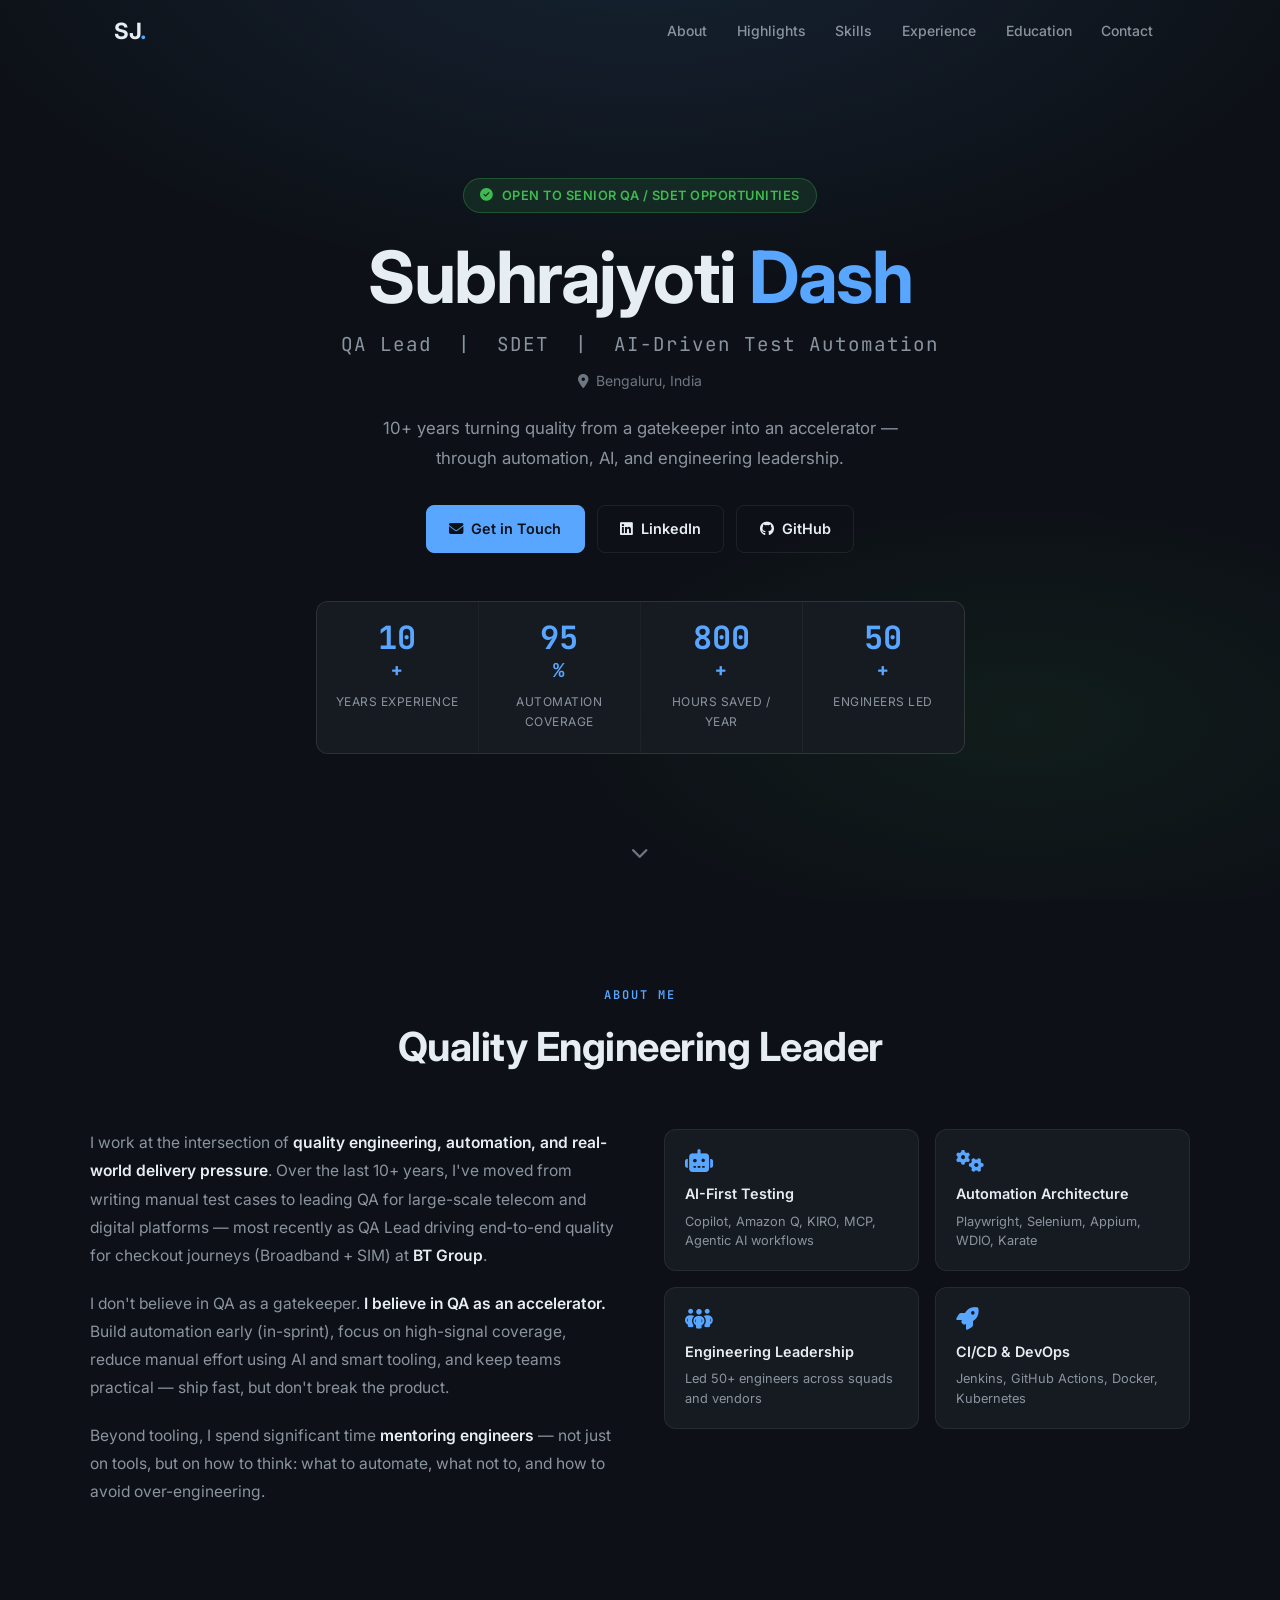
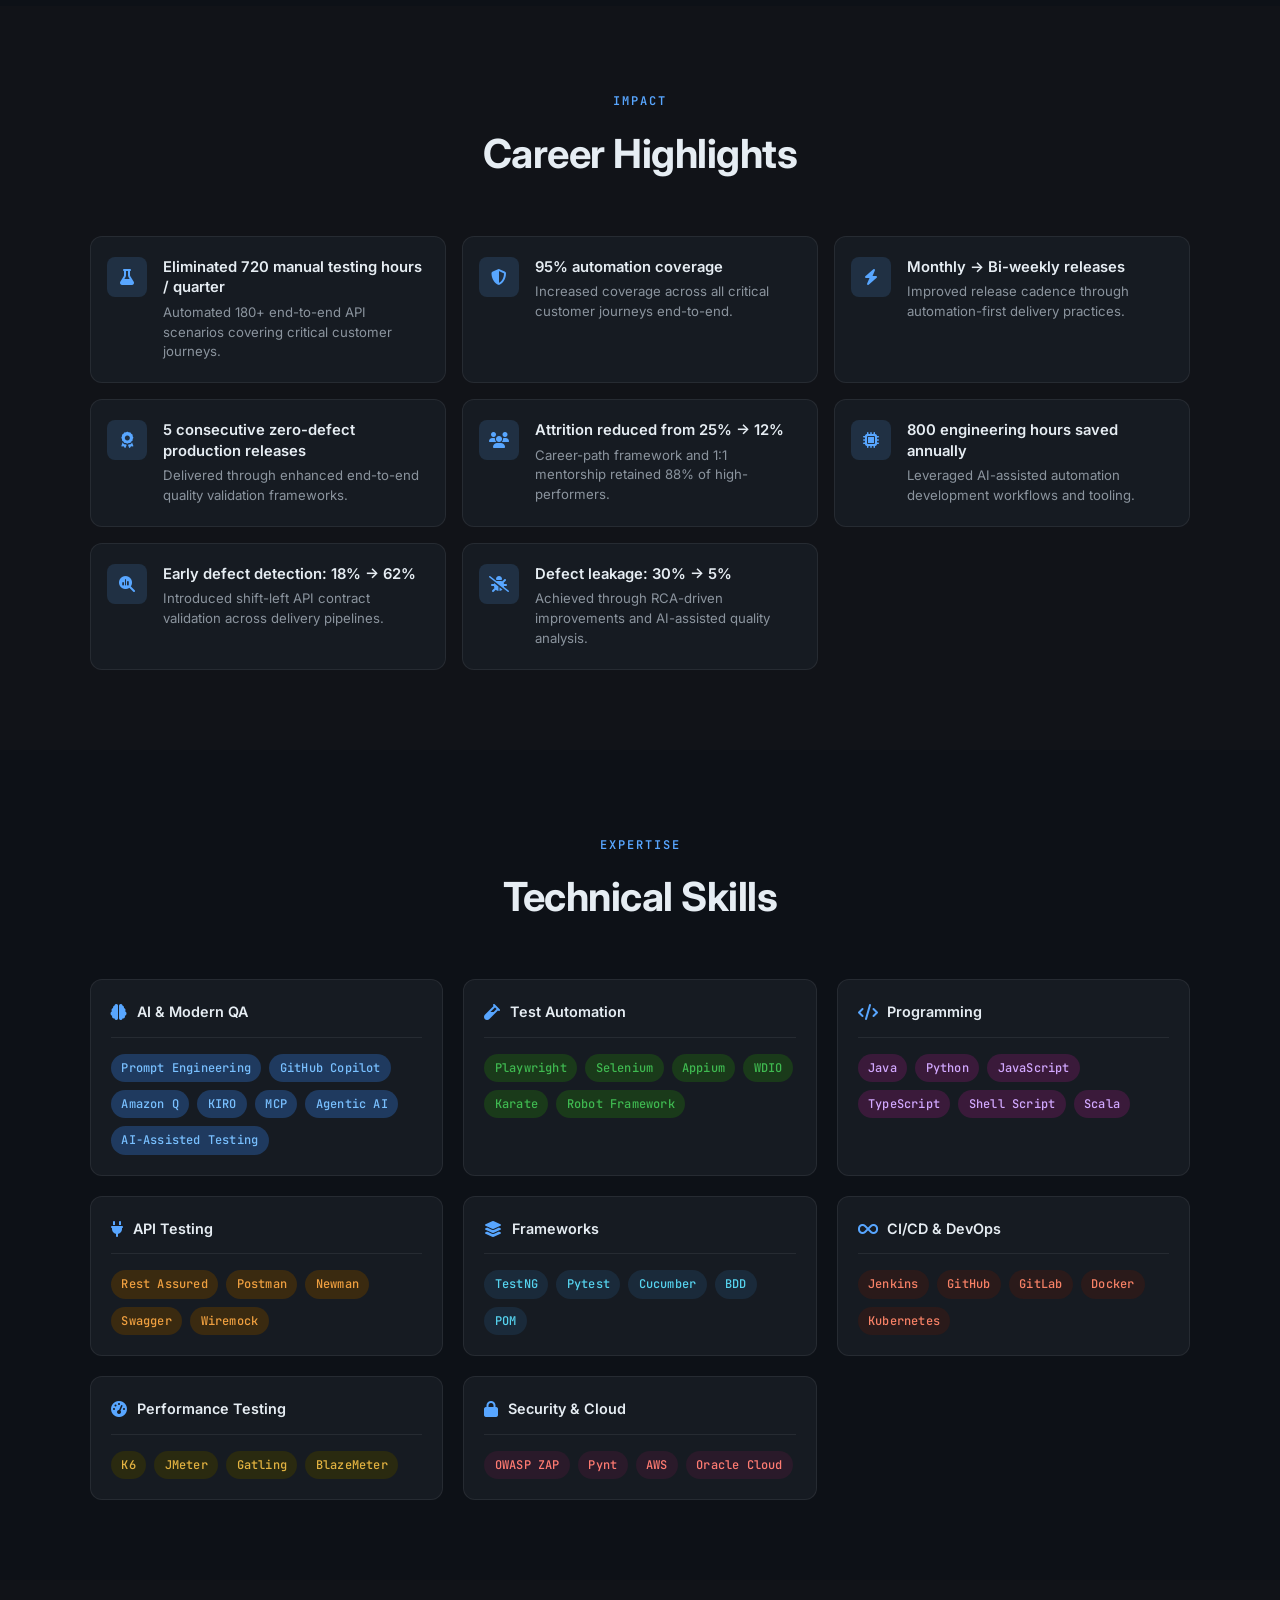
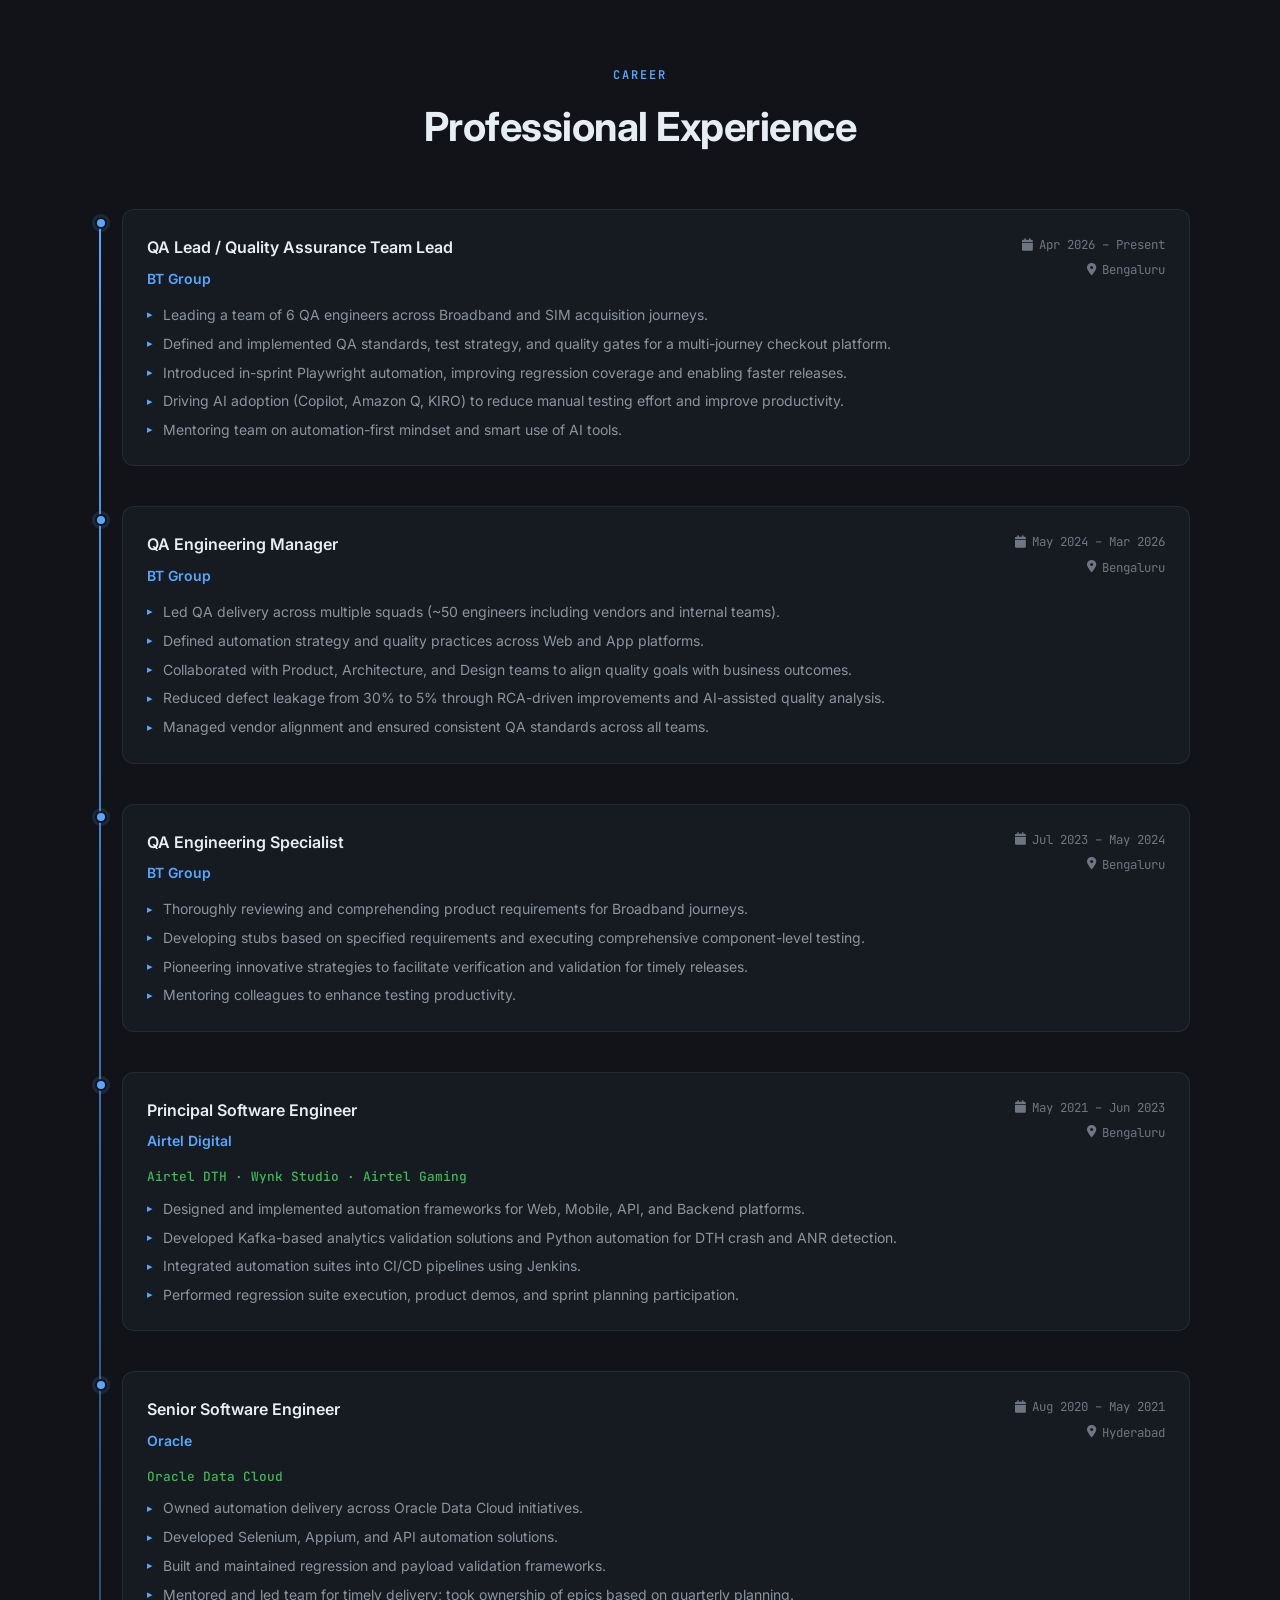
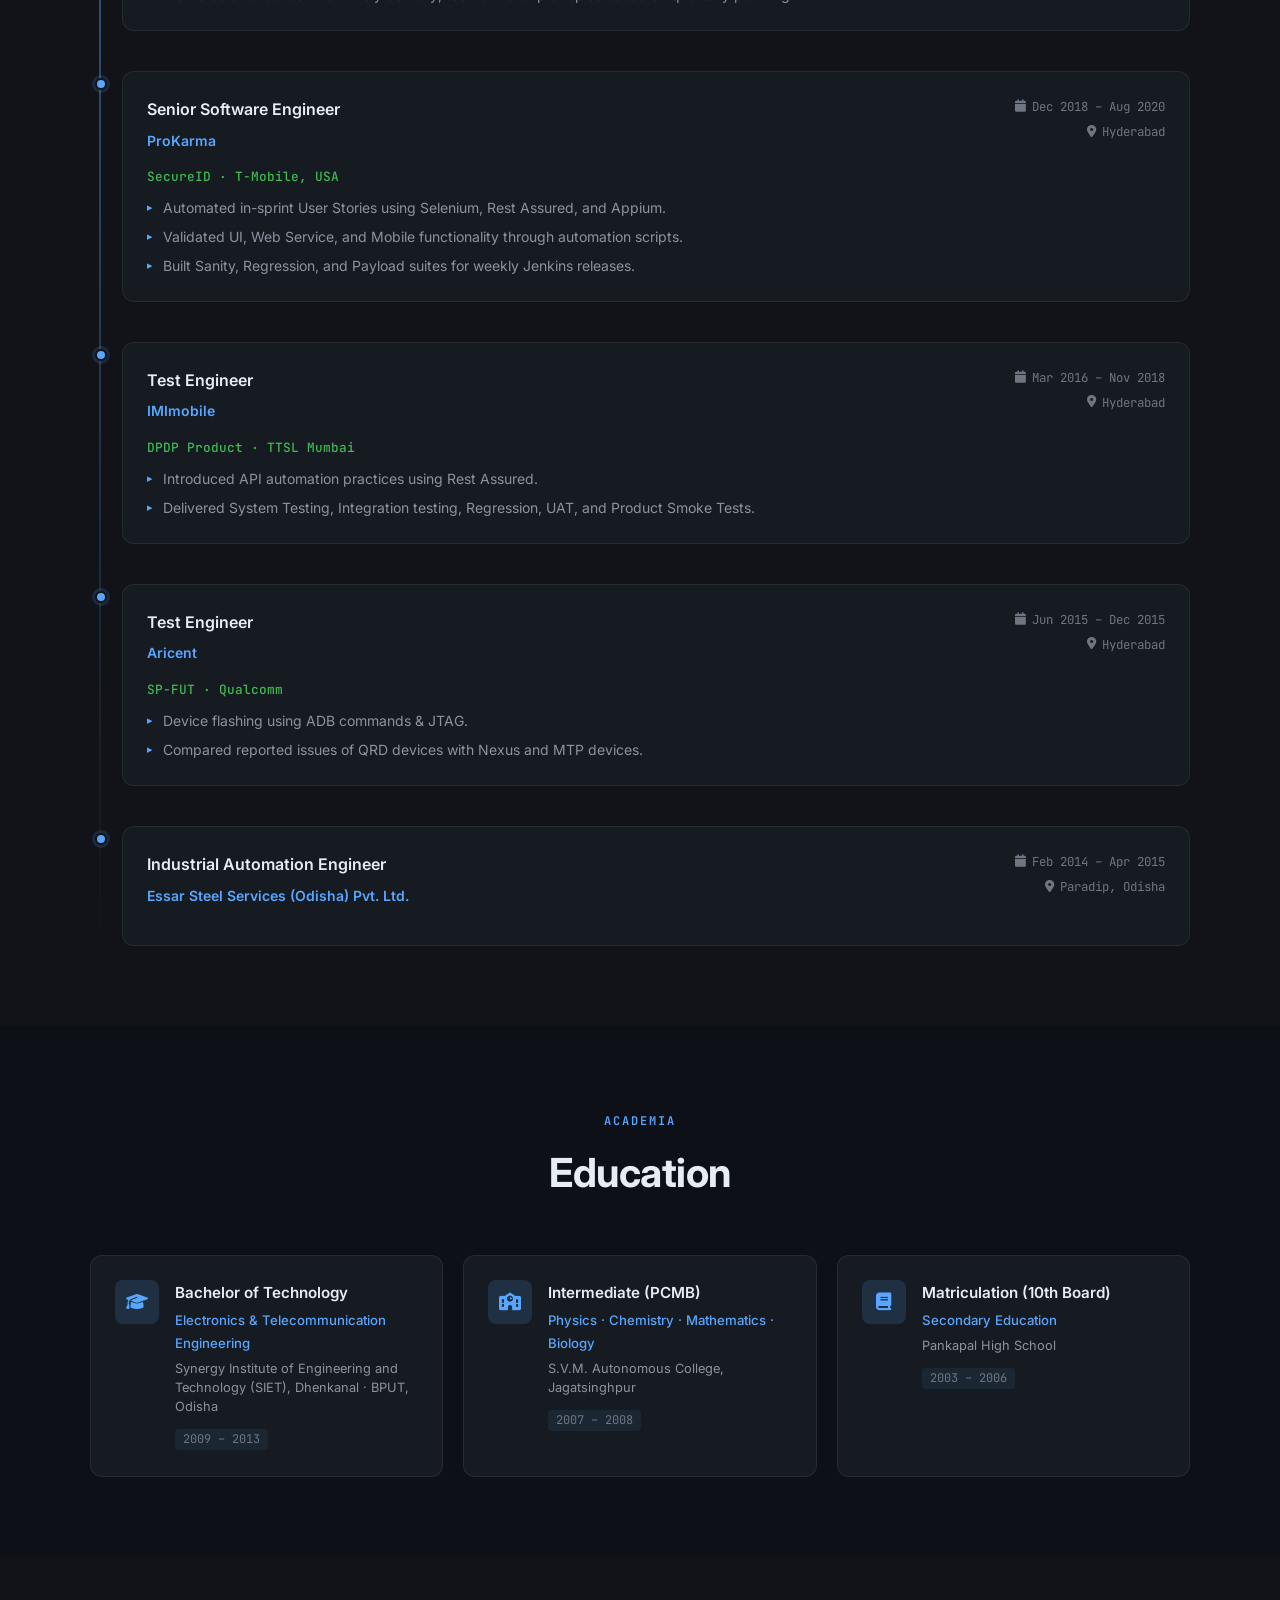
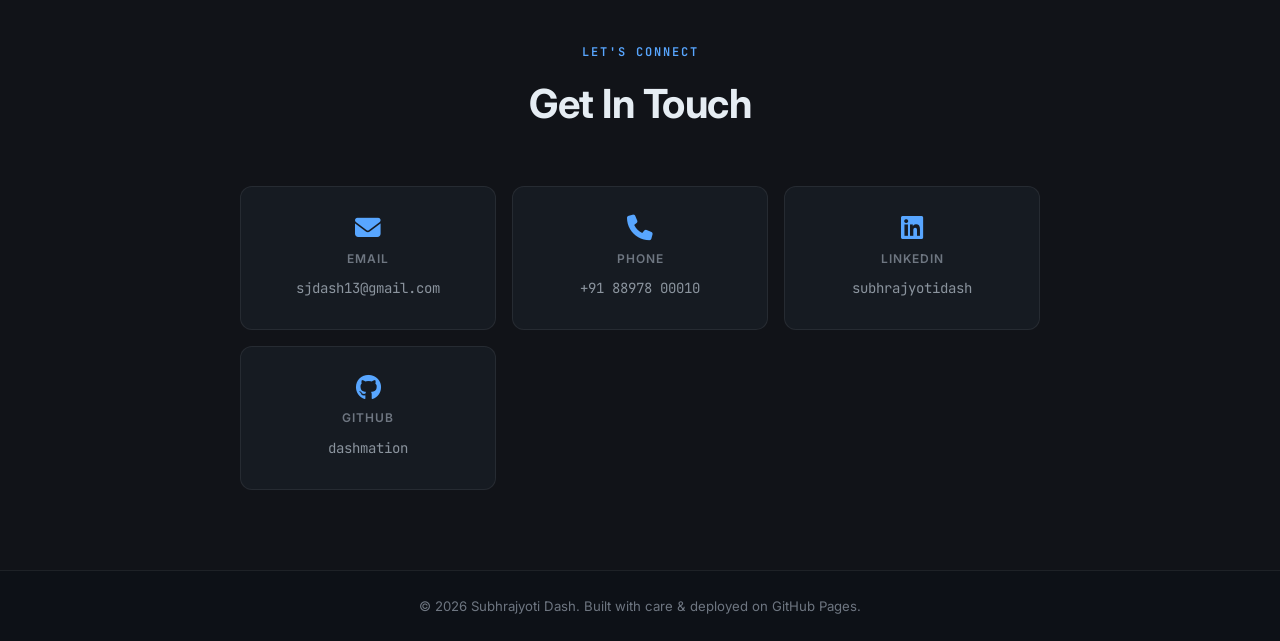
==== index.html @ aeaf1f4b "Add GitHub Pages CV site for Subhrajyoti Dash" ====
<!DOCTYPE html>
<html lang="en">
<head>
  <meta charset="UTF-8" />
  <meta name="viewport" content="width=device-width, initial-scale=1.0" />
  <title>Subhrajyoti Dash | QA Lead & SDET</title>
  <link rel="stylesheet" href="styles.css" />
  <link rel="preconnect" href="https://fonts.googleapis.com" />
  <link rel="preconnect" href="https://fonts.gstatic.com" crossorigin />
  <link href="https://fonts.googleapis.com/css2?family=Inter:wght@300;400;500;600;700&family=JetBrains+Mono:wght@400;500&display=swap" rel="stylesheet" />
  <link rel="stylesheet" href="https://cdnjs.cloudflare.com/ajax/libs/font-awesome/6.5.0/css/all.min.css" />
</head>
<body>

  <!-- Navigation -->
  <nav id="navbar">
    <div class="nav-container">
      <span class="nav-logo">SJ<span class="dot">.</span></span>
      <ul class="nav-links">
        <li><a href="#about">About</a></li>
        <li><a href="#highlights">Highlights</a></li>
        <li><a href="#skills">Skills</a></li>
        <li><a href="#experience">Experience</a></li>
        <li><a href="#education">Education</a></li>
        <li><a href="#contact">Contact</a></li>
      </ul>
      <button class="nav-toggle" id="navToggle" aria-label="Toggle menu">
        <i class="fas fa-bars"></i>
      </button>
    </div>
  </nav>

  <!-- Hero Section -->
  <section id="hero">
    <div class="hero-bg"></div>
    <div class="hero-content">
      <div class="hero-badge">
        <i class="fas fa-circle-check"></i> Open to Senior QA / SDET Opportunities
      </div>
      <h1 class="hero-name">Subhrajyoti <span class="accent">Dash</span></h1>
      <p class="hero-title">QA Lead &nbsp;|&nbsp; SDET &nbsp;|&nbsp; AI-Driven Test Automation</p>
      <p class="hero-location"><i class="fas fa-location-dot"></i> Bengaluru, India</p>
      <p class="hero-tagline">10+ years turning quality from a gatekeeper into an accelerator —<br/>through automation, AI, and engineering leadership.</p>
      <div class="hero-cta">
        <a href="mailto:sjdash13@gmail.com" class="btn btn-primary"><i class="fas fa-envelope"></i> Get in Touch</a>
        <a href="https://linkedin.com/in/subhrajyotidash" target="_blank" rel="noopener" class="btn btn-outline"><i class="fab fa-linkedin"></i> LinkedIn</a>
        <a href="https://github.com/dashmation" target="_blank" rel="noopener" class="btn btn-outline"><i class="fab fa-github"></i> GitHub</a>
      </div>
      <div class="hero-stats">
        <div class="stat">
          <span class="stat-number" data-target="10">0</span><span class="stat-suffix">+</span>
          <span class="stat-label">Years Experience</span>
        </div>
        <div class="stat">
          <span class="stat-number" data-target="95">0</span><span class="stat-suffix">%</span>
          <span class="stat-label">Automation Coverage</span>
        </div>
        <div class="stat">
          <span class="stat-number" data-target="800">0</span><span class="stat-suffix">+</span>
          <span class="stat-label">Hours Saved / Year</span>
        </div>
        <div class="stat">
          <span class="stat-number" data-target="50">0</span><span class="stat-suffix">+</span>
          <span class="stat-label">Engineers Led</span>
        </div>
      </div>
    </div>
    <a href="#about" class="scroll-down" aria-label="Scroll down"><i class="fas fa-chevron-down"></i></a>
  </section>

  <!-- About / Summary -->
  <section id="about" class="section">
    <div class="container">
      <div class="section-header fade-in">
        <span class="section-label">About Me</span>
        <h2>Quality Engineering Leader</h2>
      </div>
      <div class="about-grid fade-in">
        <div class="about-text">
          <p>
            I work at the intersection of <strong>quality engineering, automation, and real-world delivery pressure</strong>. Over the last 10+ years, I've moved from writing manual test cases to leading QA for large-scale telecom and digital platforms — most recently as QA Lead driving end-to-end quality for checkout journeys (Broadband + SIM) at <strong>BT Group</strong>.
          </p>
          <p>
            I don't believe in QA as a gatekeeper. <strong>I believe in QA as an accelerator.</strong> Build automation early (in-sprint), focus on high-signal coverage, reduce manual effort using AI and smart tooling, and keep teams practical — ship fast, but don't break the product.
          </p>
          <p>
            Beyond tooling, I spend significant time <strong>mentoring engineers</strong> — not just on tools, but on how to think: what to automate, what not to, and how to avoid over-engineering.
          </p>
        </div>
        <div class="about-cards">
          <div class="about-card">
            <i class="fas fa-robot"></i>
            <h4>AI-First Testing</h4>
            <p>Copilot, Amazon Q, KIRO, MCP, Agentic AI workflows</p>
          </div>
          <div class="about-card">
            <i class="fas fa-gears"></i>
            <h4>Automation Architecture</h4>
            <p>Playwright, Selenium, Appium, WDIO, Karate</p>
          </div>
          <div class="about-card">
            <i class="fas fa-people-group"></i>
            <h4>Engineering Leadership</h4>
            <p>Led 50+ engineers across squads and vendors</p>
          </div>
          <div class="about-card">
            <i class="fas fa-rocket"></i>
            <h4>CI/CD & DevOps</h4>
            <p>Jenkins, GitHub Actions, Docker, Kubernetes</p>
          </div>
        </div>
      </div>
    </div>
  </section>

  <!-- Career Highlights -->
  <section id="highlights" class="section section-dark">
    <div class="container">
      <div class="section-header fade-in">
        <span class="section-label">Impact</span>
        <h2>Career Highlights</h2>
      </div>
      <div class="highlights-grid fade-in">
        <div class="highlight-card">
          <div class="highlight-icon"><i class="fas fa-flask"></i></div>
          <div class="highlight-body">
            <h4>Eliminated 720 manual testing hours / quarter</h4>
            <p>Automated 180+ end-to-end API scenarios covering critical customer journeys.</p>
          </div>
        </div>
        <div class="highlight-card">
          <div class="highlight-icon"><i class="fas fa-shield-halved"></i></div>
          <div class="highlight-body">
            <h4>95% automation coverage</h4>
            <p>Increased coverage across all critical customer journeys end-to-end.</p>
          </div>
        </div>
        <div class="highlight-card">
          <div class="highlight-icon"><i class="fas fa-bolt"></i></div>
          <div class="highlight-body">
            <h4>Monthly → Bi-weekly releases</h4>
            <p>Improved release cadence through automation-first delivery practices.</p>
          </div>
        </div>
        <div class="highlight-card">
          <div class="highlight-icon"><i class="fas fa-award"></i></div>
          <div class="highlight-body">
            <h4>5 consecutive zero-defect production releases</h4>
            <p>Delivered through enhanced end-to-end quality validation frameworks.</p>
          </div>
        </div>
        <div class="highlight-card">
          <div class="highlight-icon"><i class="fas fa-users"></i></div>
          <div class="highlight-body">
            <h4>Attrition reduced from 25% → 12%</h4>
            <p>Career-path framework and 1:1 mentorship retained 88% of high-performers.</p>
          </div>
        </div>
        <div class="highlight-card">
          <div class="highlight-icon"><i class="fas fa-microchip"></i></div>
          <div class="highlight-body">
            <h4>800 engineering hours saved annually</h4>
            <p>Leveraged AI-assisted automation development workflows and tooling.</p>
          </div>
        </div>
        <div class="highlight-card">
          <div class="highlight-icon"><i class="fas fa-magnifying-glass-chart"></i></div>
          <div class="highlight-body">
            <h4>Early defect detection: 18% → 62%</h4>
            <p>Introduced shift-left API contract validation across delivery pipelines.</p>
          </div>
        </div>
        <div class="highlight-card">
          <div class="highlight-icon"><i class="fas fa-bug-slash"></i></div>
          <div class="highlight-body">
            <h4>Defect leakage: 30% → 5%</h4>
            <p>Achieved through RCA-driven improvements and AI-assisted quality analysis.</p>
          </div>
        </div>
      </div>
    </div>
  </section>

  <!-- Technical Skills -->
  <section id="skills" class="section">
    <div class="container">
      <div class="section-header fade-in">
        <span class="section-label">Expertise</span>
        <h2>Technical Skills</h2>
      </div>
      <div class="skills-grid fade-in">

        <div class="skill-group">
          <div class="skill-group-header">
            <i class="fas fa-brain"></i>
            <h3>AI &amp; Modern QA</h3>
          </div>
          <div class="skill-tags">
            <span class="tag tag-ai">Prompt Engineering</span>
            <span class="tag tag-ai">GitHub Copilot</span>
            <span class="tag tag-ai">Amazon Q</span>
            <span class="tag tag-ai">KIRO</span>
            <span class="tag tag-ai">MCP</span>
            <span class="tag tag-ai">Agentic AI</span>
            <span class="tag tag-ai">AI-Assisted Testing</span>
          </div>
        </div>

        <div class="skill-group">
          <div class="skill-group-header">
            <i class="fas fa-vial"></i>
            <h3>Test Automation</h3>
          </div>
          <div class="skill-tags">
            <span class="tag tag-auto">Playwright</span>
            <span class="tag tag-auto">Selenium</span>
            <span class="tag tag-auto">Appium</span>
            <span class="tag tag-auto">WDIO</span>
            <span class="tag tag-auto">Karate</span>
            <span class="tag tag-auto">Robot Framework</span>
          </div>
        </div>

        <div class="skill-group">
          <div class="skill-group-header">
            <i class="fas fa-code"></i>
            <h3>Programming</h3>
          </div>
          <div class="skill-tags">
            <span class="tag tag-lang">Java</span>
            <span class="tag tag-lang">Python</span>
            <span class="tag tag-lang">JavaScript</span>
            <span class="tag tag-lang">TypeScript</span>
            <span class="tag tag-lang">Shell Script</span>
            <span class="tag tag-lang">Scala</span>
          </div>
        </div>

        <div class="skill-group">
          <div class="skill-group-header">
            <i class="fas fa-plug"></i>
            <h3>API Testing</h3>
          </div>
          <div class="skill-tags">
            <span class="tag tag-api">Rest Assured</span>
            <span class="tag tag-api">Postman</span>
            <span class="tag tag-api">Newman</span>
            <span class="tag tag-api">Swagger</span>
            <span class="tag tag-api">Wiremock</span>
          </div>
        </div>

        <div class="skill-group">
          <div class="skill-group-header">
            <i class="fas fa-layer-group"></i>
            <h3>Frameworks</h3>
          </div>
          <div class="skill-tags">
            <span class="tag tag-fw">TestNG</span>
            <span class="tag tag-fw">Pytest</span>
            <span class="tag tag-fw">Cucumber</span>
            <span class="tag tag-fw">BDD</span>
            <span class="tag tag-fw">POM</span>
          </div>
        </div>

        <div class="skill-group">
          <div class="skill-group-header">
            <i class="fas fa-infinity"></i>
            <h3>CI/CD &amp; DevOps</h3>
          </div>
          <div class="skill-tags">
            <span class="tag tag-cicd">Jenkins</span>
            <span class="tag tag-cicd">GitHub</span>
            <span class="tag tag-cicd">GitLab</span>
            <span class="tag tag-cicd">Docker</span>
            <span class="tag tag-cicd">Kubernetes</span>
          </div>
        </div>

        <div class="skill-group">
          <div class="skill-group-header">
            <i class="fas fa-gauge-high"></i>
            <h3>Performance Testing</h3>
          </div>
          <div class="skill-tags">
            <span class="tag tag-perf">K6</span>
            <span class="tag tag-perf">JMeter</span>
            <span class="tag tag-perf">Gatling</span>
            <span class="tag tag-perf">BlazeMeter</span>
          </div>
        </div>

        <div class="skill-group">
          <div class="skill-group-header">
            <i class="fas fa-lock"></i>
            <h3>Security &amp; Cloud</h3>
          </div>
          <div class="skill-tags">
            <span class="tag tag-sec">OWASP ZAP</span>
            <span class="tag tag-sec">Pynt</span>
            <span class="tag tag-sec">AWS</span>
            <span class="tag tag-sec">Oracle Cloud</span>
          </div>
        </div>

      </div>
    </div>
  </section>

  <!-- Professional Experience -->
  <section id="experience" class="section section-dark">
    <div class="container">
      <div class="section-header fade-in">
        <span class="section-label">Career</span>
        <h2>Professional Experience</h2>
      </div>

      <div class="timeline fade-in">

        <!-- BT Group -->
        <div class="timeline-item">
          <div class="timeline-marker"></div>
          <div class="timeline-content">
            <div class="timeline-header">
              <div>
                <h3 class="timeline-role">QA Lead / Quality Assurance Team Lead</h3>
                <span class="timeline-company">BT Group</span>
              </div>
              <div class="timeline-meta">
                <span class="timeline-period"><i class="fas fa-calendar"></i> Apr 2026 – Present</span>
                <span class="timeline-location"><i class="fas fa-location-dot"></i> Bengaluru</span>
              </div>
            </div>
            <ul class="timeline-bullets">
              <li>Leading a team of 6 QA engineers across Broadband and SIM acquisition journeys.</li>
              <li>Defined and implemented QA standards, test strategy, and quality gates for a multi-journey checkout platform.</li>
              <li>Introduced in-sprint Playwright automation, improving regression coverage and enabling faster releases.</li>
              <li>Driving AI adoption (Copilot, Amazon Q, KIRO) to reduce manual testing effort and improve productivity.</li>
              <li>Mentoring team on automation-first mindset and smart use of AI tools.</li>
            </ul>
          </div>
        </div>

        <!-- BT Group - QA Engineering Manager -->
        <div class="timeline-item">
          <div class="timeline-marker"></div>
          <div class="timeline-content">
            <div class="timeline-header">
              <div>
                <h3 class="timeline-role">QA Engineering Manager</h3>
                <span class="timeline-company">BT Group</span>
              </div>
              <div class="timeline-meta">
                <span class="timeline-period"><i class="fas fa-calendar"></i> May 2024 – Mar 2026</span>
                <span class="timeline-location"><i class="fas fa-location-dot"></i> Bengaluru</span>
              </div>
            </div>
            <ul class="timeline-bullets">
              <li>Led QA delivery across multiple squads (~50 engineers including vendors and internal teams).</li>
              <li>Defined automation strategy and quality practices across Web and App platforms.</li>
              <li>Collaborated with Product, Architecture, and Design teams to align quality goals with business outcomes.</li>
              <li>Reduced defect leakage from 30% to 5% through RCA-driven improvements and AI-assisted quality analysis.</li>
              <li>Managed vendor alignment and ensured consistent QA standards across all teams.</li>
            </ul>
          </div>
        </div>

        <!-- BT Group - Engineering Specialist -->
        <div class="timeline-item">
          <div class="timeline-marker"></div>
          <div class="timeline-content">
            <div class="timeline-header">
              <div>
                <h3 class="timeline-role">QA Engineering Specialist</h3>
                <span class="timeline-company">BT Group</span>
              </div>
              <div class="timeline-meta">
                <span class="timeline-period"><i class="fas fa-calendar"></i> Jul 2023 – May 2024</span>
                <span class="timeline-location"><i class="fas fa-location-dot"></i> Bengaluru</span>
              </div>
            </div>
            <ul class="timeline-bullets">
              <li>Thoroughly reviewing and comprehending product requirements for Broadband journeys.</li>
              <li>Developing stubs based on specified requirements and executing comprehensive component-level testing.</li>
              <li>Pioneering innovative strategies to facilitate verification and validation for timely releases.</li>
              <li>Mentoring colleagues to enhance testing productivity.</li>
            </ul>
          </div>
        </div>

        <!-- Airtel -->
        <div class="timeline-item">
          <div class="timeline-marker"></div>
          <div class="timeline-content">
            <div class="timeline-header">
              <div>
                <h3 class="timeline-role">Principal Software Engineer</h3>
                <span class="timeline-company">Airtel Digital</span>
              </div>
              <div class="timeline-meta">
                <span class="timeline-period"><i class="fas fa-calendar"></i> May 2021 – Jun 2023</span>
                <span class="timeline-location"><i class="fas fa-location-dot"></i> Bengaluru</span>
              </div>
            </div>
            <p class="timeline-domain">Airtel DTH · Wynk Studio · Airtel Gaming</p>
            <ul class="timeline-bullets">
              <li>Designed and implemented automation frameworks for Web, Mobile, API, and Backend platforms.</li>
              <li>Developed Kafka-based analytics validation solutions and Python automation for DTH crash and ANR detection.</li>
              <li>Integrated automation suites into CI/CD pipelines using Jenkins.</li>
              <li>Performed regression suite execution, product demos, and sprint planning participation.</li>
            </ul>
          </div>
        </div>

        <!-- Oracle -->
        <div class="timeline-item">
          <div class="timeline-marker"></div>
          <div class="timeline-content">
            <div class="timeline-header">
              <div>
                <h3 class="timeline-role">Senior Software Engineer</h3>
                <span class="timeline-company">Oracle</span>
              </div>
              <div class="timeline-meta">
                <span class="timeline-period"><i class="fas fa-calendar"></i> Aug 2020 – May 2021</span>
                <span class="timeline-location"><i class="fas fa-location-dot"></i> Hyderabad</span>
              </div>
            </div>
            <p class="timeline-domain">Oracle Data Cloud</p>
            <ul class="timeline-bullets">
              <li>Owned automation delivery across Oracle Data Cloud initiatives.</li>
              <li>Developed Selenium, Appium, and API automation solutions.</li>
              <li>Built and maintained regression and payload validation frameworks.</li>
              <li>Mentored and led team for timely delivery; took ownership of epics based on quarterly planning.</li>
            </ul>
          </div>
        </div>

        <!-- ProKarma -->
        <div class="timeline-item">
          <div class="timeline-marker"></div>
          <div class="timeline-content">
            <div class="timeline-header">
              <div>
                <h3 class="timeline-role">Senior Software Engineer</h3>
                <span class="timeline-company">ProKarma</span>
              </div>
              <div class="timeline-meta">
                <span class="timeline-period"><i class="fas fa-calendar"></i> Dec 2018 – Aug 2020</span>
                <span class="timeline-location"><i class="fas fa-location-dot"></i> Hyderabad</span>
              </div>
            </div>
            <p class="timeline-domain">SecureID · T-Mobile, USA</p>
            <ul class="timeline-bullets">
              <li>Automated in-sprint User Stories using Selenium, Rest Assured, and Appium.</li>
              <li>Validated UI, Web Service, and Mobile functionality through automation scripts.</li>
              <li>Built Sanity, Regression, and Payload suites for weekly Jenkins releases.</li>
            </ul>
          </div>
        </div>

        <!-- IMImobile -->
        <div class="timeline-item">
          <div class="timeline-marker"></div>
          <div class="timeline-content">
            <div class="timeline-header">
              <div>
                <h3 class="timeline-role">Test Engineer</h3>
                <span class="timeline-company">IMImobile</span>
              </div>
              <div class="timeline-meta">
                <span class="timeline-period"><i class="fas fa-calendar"></i> Mar 2016 – Nov 2018</span>
                <span class="timeline-location"><i class="fas fa-location-dot"></i> Hyderabad</span>
              </div>
            </div>
            <p class="timeline-domain">DPDP Product · TTSL Mumbai</p>
            <ul class="timeline-bullets">
              <li>Introduced API automation practices using Rest Assured.</li>
              <li>Delivered System Testing, Integration testing, Regression, UAT, and Product Smoke Tests.</li>
            </ul>
          </div>
        </div>

        <!-- Aricent -->
        <div class="timeline-item">
          <div class="timeline-marker"></div>
          <div class="timeline-content">
            <div class="timeline-header">
              <div>
                <h3 class="timeline-role">Test Engineer</h3>
                <span class="timeline-company">Aricent</span>
              </div>
              <div class="timeline-meta">
                <span class="timeline-period"><i class="fas fa-calendar"></i> Jun 2015 – Dec 2015</span>
                <span class="timeline-location"><i class="fas fa-location-dot"></i> Hyderabad</span>
              </div>
            </div>
            <p class="timeline-domain">SP-FUT · Qualcomm</p>
            <ul class="timeline-bullets">
              <li>Device flashing using ADB commands &amp; JTAG.</li>
              <li>Compared reported issues of QRD devices with Nexus and MTP devices.</li>
            </ul>
          </div>
        </div>

        <!-- Essar Steel -->
        <div class="timeline-item">
          <div class="timeline-marker"></div>
          <div class="timeline-content">
            <div class="timeline-header">
              <div>
                <h3 class="timeline-role">Industrial Automation Engineer</h3>
                <span class="timeline-company">Essar Steel Services (Odisha) Pvt. Ltd.</span>
              </div>
              <div class="timeline-meta">
                <span class="timeline-period"><i class="fas fa-calendar"></i> Feb 2014 – Apr 2015</span>
                <span class="timeline-location"><i class="fas fa-location-dot"></i> Paradip, Odisha</span>
              </div>
            </div>
          </div>
        </div>

      </div>
    </div>
  </section>

  <!-- Education -->
  <section id="education" class="section">
    <div class="container">
      <div class="section-header fade-in">
        <span class="section-label">Academia</span>
        <h2>Education</h2>
      </div>
      <div class="edu-grid fade-in">
        <div class="edu-card">
          <div class="edu-icon"><i class="fas fa-graduation-cap"></i></div>
          <div class="edu-body">
            <h3>Bachelor of Technology</h3>
            <p class="edu-subject">Electronics &amp; Telecommunication Engineering</p>
            <p class="edu-institute">Synergy Institute of Engineering and Technology (SIET), Dhenkanal · BPUT, Odisha</p>
            <span class="edu-year">2009 – 2013</span>
          </div>
        </div>
        <div class="edu-card">
          <div class="edu-icon"><i class="fas fa-school"></i></div>
          <div class="edu-body">
            <h3>Intermediate (PCMB)</h3>
            <p class="edu-subject">Physics · Chemistry · Mathematics · Biology</p>
            <p class="edu-institute">S.V.M. Autonomous College, Jagatsinghpur</p>
            <span class="edu-year">2007 – 2008</span>
          </div>
        </div>
        <div class="edu-card">
          <div class="edu-icon"><i class="fas fa-book"></i></div>
          <div class="edu-body">
            <h3>Matriculation (10th Board)</h3>
            <p class="edu-subject">Secondary Education</p>
            <p class="edu-institute">Pankapal High School</p>
            <span class="edu-year">2003 – 2006</span>
          </div>
        </div>
      </div>
    </div>
  </section>

  <!-- Contact -->
  <section id="contact" class="section section-dark">
    <div class="container">
      <div class="section-header fade-in">
        <span class="section-label">Let's Connect</span>
        <h2>Get In Touch</h2>
      </div>
      <div class="contact-grid fade-in">
        <a href="mailto:sjdash13@gmail.com" class="contact-card">
          <i class="fas fa-envelope"></i>
          <span class="contact-label">Email</span>
          <span class="contact-value">sjdash13@gmail.com</span>
        </a>
        <a href="tel:+918897800010" class="contact-card">
          <i class="fas fa-phone"></i>
          <span class="contact-label">Phone</span>
          <span class="contact-value">+91 88978 00010</span>
        </a>
        <a href="https://linkedin.com/in/subhrajyotidash" target="_blank" rel="noopener" class="contact-card">
          <i class="fab fa-linkedin"></i>
          <span class="contact-label">LinkedIn</span>
          <span class="contact-value">subhrajyotidash</span>
        </a>
        <a href="https://github.com/dashmation" target="_blank" rel="noopener" class="contact-card">
          <i class="fab fa-github"></i>
          <span class="contact-label">GitHub</span>
          <span class="contact-value">dashmation</span>
        </a>
      </div>
    </div>
  </section>

  <!-- Footer -->
  <footer>
    <p>&copy; 2026 Subhrajyoti Dash. Built with care &amp; deployed on GitHub Pages.</p>
  </footer>

  <button id="backToTop" aria-label="Back to top"><i class="fas fa-arrow-up"></i></button>

  <script src="script.js"></script>
</body>
</html>
---- styles.css ----
/* =========================================================
   SUBHRAJYOTI DASH — CV Stylesheet
   ========================================================= */

/* --- Reset & Box Model --- */
*, *::before, *::after { box-sizing: border-box; margin: 0; padding: 0; }
html { scroll-behavior: smooth; font-size: 16px; }
body {
  font-family: 'Inter', sans-serif;
  background: var(--bg);
  color: var(--text);
  line-height: 1.7;
  overflow-x: hidden;
}
img { max-width: 100%; display: block; }
a { text-decoration: none; color: inherit; }
ul { list-style: none; }

/* --- Design Tokens --- */
:root {
  --bg:            #0d1117;
  --bg-card:       #161b22;
  --bg-section:    #111318;
  --border:        rgba(255,255,255,0.07);
  --accent:        #58a6ff;
  --accent2:       #3fb950;
  --accent-glow:   rgba(88,166,255,0.15);
  --text:          #e6edf3;
  --text-muted:    #8b949e;
  --text-dim:      #6e7681;
  --radius:        12px;
  --radius-sm:     8px;
  --shadow:        0 4px 24px rgba(0,0,0,0.4);
  --transition:    0.25s ease;

  /* tag colours */
  --tag-ai:    #1f3a5f;
  --tag-ai-t:  #79c0ff;
  --tag-auto:  #1a3a1a;
  --tag-auto-t:#3fb950;
  --tag-lang:  #3a1a3a;
  --tag-lang-t:#d2a8ff;
  --tag-api:   #3a2a10;
  --tag-api-t: #f0a040;
  --tag-fw:    #1a2a3a;
  --tag-fw-t:  #56d3ef;
  --tag-cicd:  #2a1a1a;
  --tag-cicd-t:#f78166;
  --tag-perf:  #2a2a10;
  --tag-perf-t:#e3b341;
  --tag-sec:   #2a1a2a;
  --tag-sec-t: #ff7b72;
}

/* =========================================================
   NAVBAR
   ========================================================= */
#navbar {
  position: fixed;
  top: 0; left: 0; right: 0;
  z-index: 100;
  padding: 0.75rem 0;
  background: transparent;
  transition: background var(--transition), box-shadow var(--transition);
}
#navbar.scrolled {
  background: rgba(13,17,23,0.92);
  backdrop-filter: blur(12px);
  box-shadow: 0 1px 0 var(--border);
}
.nav-container {
  max-width: 1100px;
  margin: 0 auto;
  padding: 0 1.5rem;
  display: flex;
  align-items: center;
  justify-content: space-between;
  gap: 1rem;
}
.nav-logo {
  font-size: 1.4rem;
  font-weight: 700;
  color: var(--text);
  letter-spacing: -0.5px;
}
.nav-logo .dot { color: var(--accent); }
.nav-links {
  display: flex;
  gap: 0.25rem;
}
.nav-links a {
  padding: 0.4rem 0.8rem;
  border-radius: var(--radius-sm);
  font-size: 0.875rem;
  font-weight: 500;
  color: var(--text-muted);
  transition: color var(--transition), background var(--transition);
}
.nav-links a:hover,
.nav-links a.active {
  color: var(--text);
  background: var(--accent-glow);
}
.nav-toggle {
  display: none;
  background: none;
  border: none;
  color: var(--text);
  font-size: 1.2rem;
  cursor: pointer;
  padding: 0.4rem;
}

/* =========================================================
   HERO
   ========================================================= */
#hero {
  min-height: 100vh;
  display: flex;
  flex-direction: column;
  align-items: center;
  justify-content: center;
  text-align: center;
  padding: 6rem 1.5rem 4rem;
  position: relative;
  overflow: hidden;
}
.hero-bg {
  position: absolute;
  inset: 0;
  background:
    radial-gradient(ellipse 80% 60% at 50% -10%, rgba(88,166,255,0.12) 0%, transparent 70%),
    radial-gradient(ellipse 60% 40% at 80% 80%, rgba(63,185,80,0.07) 0%, transparent 60%);
  pointer-events: none;
}
.hero-content { position: relative; z-index: 1; max-width: 800px; }
.hero-badge {
  display: inline-flex;
  align-items: center;
  gap: 0.5rem;
  background: rgba(63,185,80,0.12);
  border: 1px solid rgba(63,185,80,0.3);
  color: var(--accent2);
  font-size: 0.8rem;
  font-weight: 600;
  letter-spacing: 0.5px;
  padding: 0.35rem 1rem;
  border-radius: 100px;
  margin-bottom: 1.5rem;
  text-transform: uppercase;
}
.hero-name {
  font-size: clamp(2.5rem, 7vw, 4.5rem);
  font-weight: 700;
  line-height: 1.1;
  color: var(--text);
  letter-spacing: -1.5px;
  margin-bottom: 0.75rem;
}
.hero-name .accent { color: var(--accent); }
.hero-title {
  font-size: clamp(1rem, 2.5vw, 1.2rem);
  color: var(--text-muted);
  font-weight: 400;
  letter-spacing: 1px;
  margin-bottom: 0.5rem;
  font-family: 'JetBrains Mono', monospace;
}
.hero-location {
  font-size: 0.875rem;
  color: var(--text-dim);
  margin-bottom: 1.25rem;
  display: flex;
  align-items: center;
  justify-content: center;
  gap: 0.4rem;
}
.hero-tagline {
  font-size: clamp(0.95rem, 2vw, 1.05rem);
  color: var(--text-muted);
  max-width: 600px;
  margin: 0 auto 2rem;
  line-height: 1.8;
}
.hero-cta {
  display: flex;
  gap: 0.75rem;
  justify-content: center;
  flex-wrap: wrap;
  margin-bottom: 3rem;
}
.btn {
  display: inline-flex;
  align-items: center;
  gap: 0.5rem;
  padding: 0.65rem 1.4rem;
  border-radius: var(--radius-sm);
  font-size: 0.9rem;
  font-weight: 600;
  cursor: pointer;
  transition: all var(--transition);
  border: 1px solid transparent;
}
.btn-primary {
  background: var(--accent);
  color: #0d1117;
  border-color: var(--accent);
}
.btn-primary:hover {
  background: #79c0ff;
  border-color: #79c0ff;
  transform: translateY(-2px);
  box-shadow: 0 4px 16px rgba(88,166,255,0.35);
}
.btn-outline {
  background: transparent;
  color: var(--text);
  border-color: var(--border);
}
.btn-outline:hover {
  background: var(--accent-glow);
  border-color: var(--accent);
  color: var(--accent);
  transform: translateY(-2px);
}

/* Hero Stats */
.hero-stats {
  display: flex;
  gap: 1px;
  justify-content: center;
  flex-wrap: wrap;
  background: var(--border);
  border: 1px solid var(--border);
  border-radius: var(--radius);
  overflow: hidden;
}
.stat {
  flex: 1;
  min-width: 110px;
  background: var(--bg-card);
  padding: 1.25rem 1rem;
  display: flex;
  flex-direction: column;
  align-items: center;
}
.stat-number {
  font-size: 2rem;
  font-weight: 700;
  color: var(--accent);
  font-family: 'JetBrains Mono', monospace;
  line-height: 1;
}
.stat-suffix {
  font-size: 1.2rem;
  font-weight: 700;
  color: var(--accent);
  font-family: 'JetBrains Mono', monospace;
}
.stat-label {
  font-size: 0.75rem;
  color: var(--text-muted);
  margin-top: 0.35rem;
  text-transform: uppercase;
  letter-spacing: 0.5px;
  text-align: center;
}

.scroll-down {
  position: absolute;
  bottom: 2rem;
  left: 50%;
  transform: translateX(-50%);
  color: var(--text-dim);
  font-size: 1.1rem;
  animation: bounce 2s infinite;
}
@keyframes bounce {
  0%,100% { transform: translateX(-50%) translateY(0); }
  50%      { transform: translateX(-50%) translateY(8px); }
}

/* =========================================================
   SECTIONS — common
   ========================================================= */
.section { padding: 5rem 1.5rem; }
.section-dark { background: var(--bg-section); }
.container { max-width: 1100px; margin: 0 auto; }

.section-header {
  text-align: center;
  margin-bottom: 3rem;
}
.section-label {
  display: inline-block;
  font-size: 0.75rem;
  font-weight: 600;
  letter-spacing: 2px;
  text-transform: uppercase;
  color: var(--accent);
  margin-bottom: 0.5rem;
  font-family: 'JetBrains Mono', monospace;
}
.section-header h2 {
  font-size: clamp(1.75rem, 4vw, 2.5rem);
  font-weight: 700;
  color: var(--text);
  letter-spacing: -0.5px;
}

/* Fade-in animation */
.fade-in {
  opacity: 0;
  transform: translateY(24px);
  transition: opacity 0.6s ease, transform 0.6s ease;
}
.fade-in.visible {
  opacity: 1;
  transform: translateY(0);
}

/* =========================================================
   ABOUT
   ========================================================= */
.about-grid {
  display: grid;
  grid-template-columns: 1fr 1fr;
  gap: 3rem;
  align-items: start;
}
.about-text p {
  color: var(--text-muted);
  margin-bottom: 1.25rem;
  font-size: 0.975rem;
  line-height: 1.8;
}
.about-text strong { color: var(--text); font-weight: 600; }
.about-cards {
  display: grid;
  grid-template-columns: 1fr 1fr;
  gap: 1rem;
}
.about-card {
  background: var(--bg-card);
  border: 1px solid var(--border);
  border-radius: var(--radius);
  padding: 1.25rem;
  transition: border-color var(--transition), transform var(--transition);
}
.about-card:hover {
  border-color: var(--accent);
  transform: translateY(-3px);
}
.about-card i {
  font-size: 1.4rem;
  color: var(--accent);
  margin-bottom: 0.6rem;
}
.about-card h4 {
  font-size: 0.9rem;
  font-weight: 600;
  color: var(--text);
  margin-bottom: 0.3rem;
}
.about-card p {
  font-size: 0.8rem;
  color: var(--text-muted);
  line-height: 1.5;
}

/* =========================================================
   HIGHLIGHTS
   ========================================================= */
.highlights-grid {
  display: grid;
  grid-template-columns: repeat(auto-fill, minmax(300px, 1fr));
  gap: 1rem;
}
.highlight-card {
  background: var(--bg-card);
  border: 1px solid var(--border);
  border-radius: var(--radius);
  padding: 1.25rem 1.25rem 1.25rem 1rem;
  display: flex;
  gap: 1rem;
  align-items: flex-start;
  transition: border-color var(--transition), transform var(--transition);
}
.highlight-card:hover {
  border-color: var(--accent);
  transform: translateY(-3px);
}
.highlight-icon {
  flex-shrink: 0;
  width: 2.5rem;
  height: 2.5rem;
  border-radius: var(--radius-sm);
  background: var(--accent-glow);
  display: flex;
  align-items: center;
  justify-content: center;
  color: var(--accent);
  font-size: 1rem;
}
.highlight-body h4 {
  font-size: 0.925rem;
  font-weight: 600;
  color: var(--text);
  margin-bottom: 0.3rem;
  line-height: 1.4;
}
.highlight-body p {
  font-size: 0.825rem;
  color: var(--text-muted);
  line-height: 1.5;
}

/* =========================================================
   SKILLS
   ========================================================= */
.skills-grid {
  display: grid;
  grid-template-columns: repeat(auto-fill, minmax(280px, 1fr));
  gap: 1.25rem;
}
.skill-group {
  background: var(--bg-card);
  border: 1px solid var(--border);
  border-radius: var(--radius);
  padding: 1.25rem;
  transition: border-color var(--transition);
}
.skill-group:hover { border-color: rgba(88,166,255,0.3); }
.skill-group-header {
  display: flex;
  align-items: center;
  gap: 0.6rem;
  margin-bottom: 1rem;
  padding-bottom: 0.75rem;
  border-bottom: 1px solid var(--border);
}
.skill-group-header i { color: var(--accent); font-size: 1rem; }
.skill-group-header h3 {
  font-size: 0.9rem;
  font-weight: 600;
  color: var(--text);
}
.skill-tags { display: flex; flex-wrap: wrap; gap: 0.5rem; }

/* Tags */
.tag {
  font-size: 0.75rem;
  font-weight: 500;
  padding: 0.25rem 0.65rem;
  border-radius: 100px;
  font-family: 'JetBrains Mono', monospace;
  letter-spacing: 0.2px;
}
.tag-ai   { background: var(--tag-ai);   color: var(--tag-ai-t);   }
.tag-auto { background: var(--tag-auto); color: var(--tag-auto-t); }
.tag-lang { background: var(--tag-lang); color: var(--tag-lang-t); }
.tag-api  { background: var(--tag-api);  color: var(--tag-api-t);  }
.tag-fw   { background: var(--tag-fw);   color: var(--tag-fw-t);   }
.tag-cicd { background: var(--tag-cicd); color: var(--tag-cicd-t); }
.tag-perf { background: var(--tag-perf); color: var(--tag-perf-t); }
.tag-sec  { background: var(--tag-sec);  color: var(--tag-sec-t);  }

/* =========================================================
   TIMELINE (Experience)
   ========================================================= */
.timeline {
  position: relative;
  padding-left: 2rem;
}
.timeline::before {
  content: '';
  position: absolute;
  left: 0.55rem;
  top: 0.5rem;
  bottom: 0;
  width: 2px;
  background: linear-gradient(to bottom, var(--accent), transparent);
  border-radius: 2px;
}
.timeline-item {
  position: relative;
  margin-bottom: 2.5rem;
}
.timeline-item:last-child { margin-bottom: 0; }
.timeline-marker {
  position: absolute;
  left: -1.7rem;
  top: 0.45rem;
  width: 12px;
  height: 12px;
  border-radius: 50%;
  background: var(--accent);
  border: 2px solid var(--bg-section);
  box-shadow: 0 0 0 3px var(--accent-glow);
}
.timeline-content {
  background: var(--bg-card);
  border: 1px solid var(--border);
  border-radius: var(--radius);
  padding: 1.5rem;
  transition: border-color var(--transition);
}
.timeline-content:hover { border-color: rgba(88,166,255,0.3); }
.timeline-header {
  display: flex;
  justify-content: space-between;
  align-items: flex-start;
  gap: 1rem;
  margin-bottom: 0.75rem;
  flex-wrap: wrap;
}
.timeline-role {
  font-size: 1rem;
  font-weight: 600;
  color: var(--text);
  margin-bottom: 0.2rem;
}
.timeline-company {
  font-size: 0.875rem;
  font-weight: 600;
  color: var(--accent);
}
.timeline-meta {
  display: flex;
  flex-direction: column;
  align-items: flex-end;
  gap: 0.25rem;
  flex-shrink: 0;
}
.timeline-period,
.timeline-location {
  font-size: 0.775rem;
  color: var(--text-dim);
  display: flex;
  align-items: center;
  gap: 0.35rem;
  font-family: 'JetBrains Mono', monospace;
}
.timeline-domain {
  font-size: 0.8rem;
  color: var(--accent2);
  font-weight: 500;
  margin-bottom: 0.6rem;
  font-family: 'JetBrains Mono', monospace;
}
.timeline-bullets {
  display: flex;
  flex-direction: column;
  gap: 0.4rem;
}
.timeline-bullets li {
  font-size: 0.875rem;
  color: var(--text-muted);
  padding-left: 1rem;
  position: relative;
  line-height: 1.6;
}
.timeline-bullets li::before {
  content: '▸';
  position: absolute;
  left: 0;
  color: var(--accent);
  font-size: 0.7rem;
  top: 0.15rem;
}

/* =========================================================
   EDUCATION
   ========================================================= */
.edu-grid {
  display: grid;
  grid-template-columns: repeat(auto-fill, minmax(280px, 1fr));
  gap: 1.25rem;
}
.edu-card {
  background: var(--bg-card);
  border: 1px solid var(--border);
  border-radius: var(--radius);
  padding: 1.5rem;
  display: flex;
  gap: 1rem;
  align-items: flex-start;
  transition: border-color var(--transition), transform var(--transition);
}
.edu-card:hover {
  border-color: var(--accent);
  transform: translateY(-3px);
}
.edu-icon {
  flex-shrink: 0;
  width: 2.75rem;
  height: 2.75rem;
  border-radius: var(--radius-sm);
  background: var(--accent-glow);
  display: flex;
  align-items: center;
  justify-content: center;
  color: var(--accent);
  font-size: 1.1rem;
}
.edu-body h3 {
  font-size: 0.95rem;
  font-weight: 600;
  color: var(--text);
  margin-bottom: 0.2rem;
}
.edu-subject {
  font-size: 0.825rem;
  color: var(--accent);
  font-weight: 500;
  margin-bottom: 0.3rem;
}
.edu-institute {
  font-size: 0.8rem;
  color: var(--text-muted);
  line-height: 1.5;
  margin-bottom: 0.5rem;
}
.edu-year {
  font-size: 0.75rem;
  color: var(--text-dim);
  font-family: 'JetBrains Mono', monospace;
  background: rgba(88,166,255,0.08);
  padding: 0.15rem 0.5rem;
  border-radius: 4px;
}

/* =========================================================
   CONTACT
   ========================================================= */
.contact-grid {
  display: grid;
  grid-template-columns: repeat(auto-fill, minmax(220px, 1fr));
  gap: 1rem;
  max-width: 800px;
  margin: 0 auto;
}
.contact-card {
  background: var(--bg-card);
  border: 1px solid var(--border);
  border-radius: var(--radius);
  padding: 1.75rem 1.25rem;
  display: flex;
  flex-direction: column;
  align-items: center;
  gap: 0.5rem;
  text-align: center;
  transition: border-color var(--transition), transform var(--transition);
}
.contact-card:hover {
  border-color: var(--accent);
  transform: translateY(-4px);
  box-shadow: 0 8px 32px rgba(88,166,255,0.12);
}
.contact-card i {
  font-size: 1.6rem;
  color: var(--accent);
}
.contact-label {
  font-size: 0.75rem;
  text-transform: uppercase;
  letter-spacing: 1px;
  color: var(--text-dim);
  font-weight: 600;
}
.contact-value {
  font-size: 0.875rem;
  color: var(--text-muted);
  font-family: 'JetBrains Mono', monospace;
  word-break: break-all;
}

/* =========================================================
   FOOTER
   ========================================================= */
footer {
  background: var(--bg);
  border-top: 1px solid var(--border);
  text-align: center;
  padding: 1.5rem;
  font-size: 0.825rem;
  color: var(--text-dim);
}

/* =========================================================
   BACK TO TOP
   ========================================================= */
#backToTop {
  position: fixed;
  bottom: 2rem;
  right: 2rem;
  width: 2.75rem;
  height: 2.75rem;
  border-radius: 50%;
  background: var(--accent);
  color: #0d1117;
  border: none;
  cursor: pointer;
  font-size: 1rem;
  display: flex;
  align-items: center;
  justify-content: center;
  opacity: 0;
  transform: translateY(12px);
  transition: opacity var(--transition), transform var(--transition), box-shadow var(--transition);
  z-index: 99;
  box-shadow: 0 4px 16px rgba(88,166,255,0.3);
}
#backToTop.visible {
  opacity: 1;
  transform: translateY(0);
}
#backToTop:hover {
  background: #79c0ff;
  box-shadow: 0 6px 24px rgba(88,166,255,0.45);
}

/* =========================================================
   RESPONSIVE
   ========================================================= */
@media (max-width: 900px) {
  .about-grid {
    grid-template-columns: 1fr;
    gap: 2rem;
  }
}

@media (max-width: 700px) {
  .nav-links { display: none; flex-direction: column; }
  .nav-links.open {
    display: flex;
    position: absolute;
    top: 100%;
    left: 0; right: 0;
    background: rgba(13,17,23,0.97);
    border-top: 1px solid var(--border);
    padding: 1rem;
    gap: 0.25rem;
  }
  .nav-toggle { display: block; }

  .about-cards { grid-template-columns: 1fr; }

  .timeline-header { flex-direction: column; }
  .timeline-meta   { align-items: flex-start; }

  .hero-stats { flex-direction: column; }
  .stat { width: 100%; }
}

@media (max-width: 480px) {
  .highlights-grid { grid-template-columns: 1fr; }
  .skills-grid     { grid-template-columns: 1fr; }
  .edu-grid        { grid-template-columns: 1fr; }
  .contact-grid    { grid-template-columns: 1fr 1fr; }
}
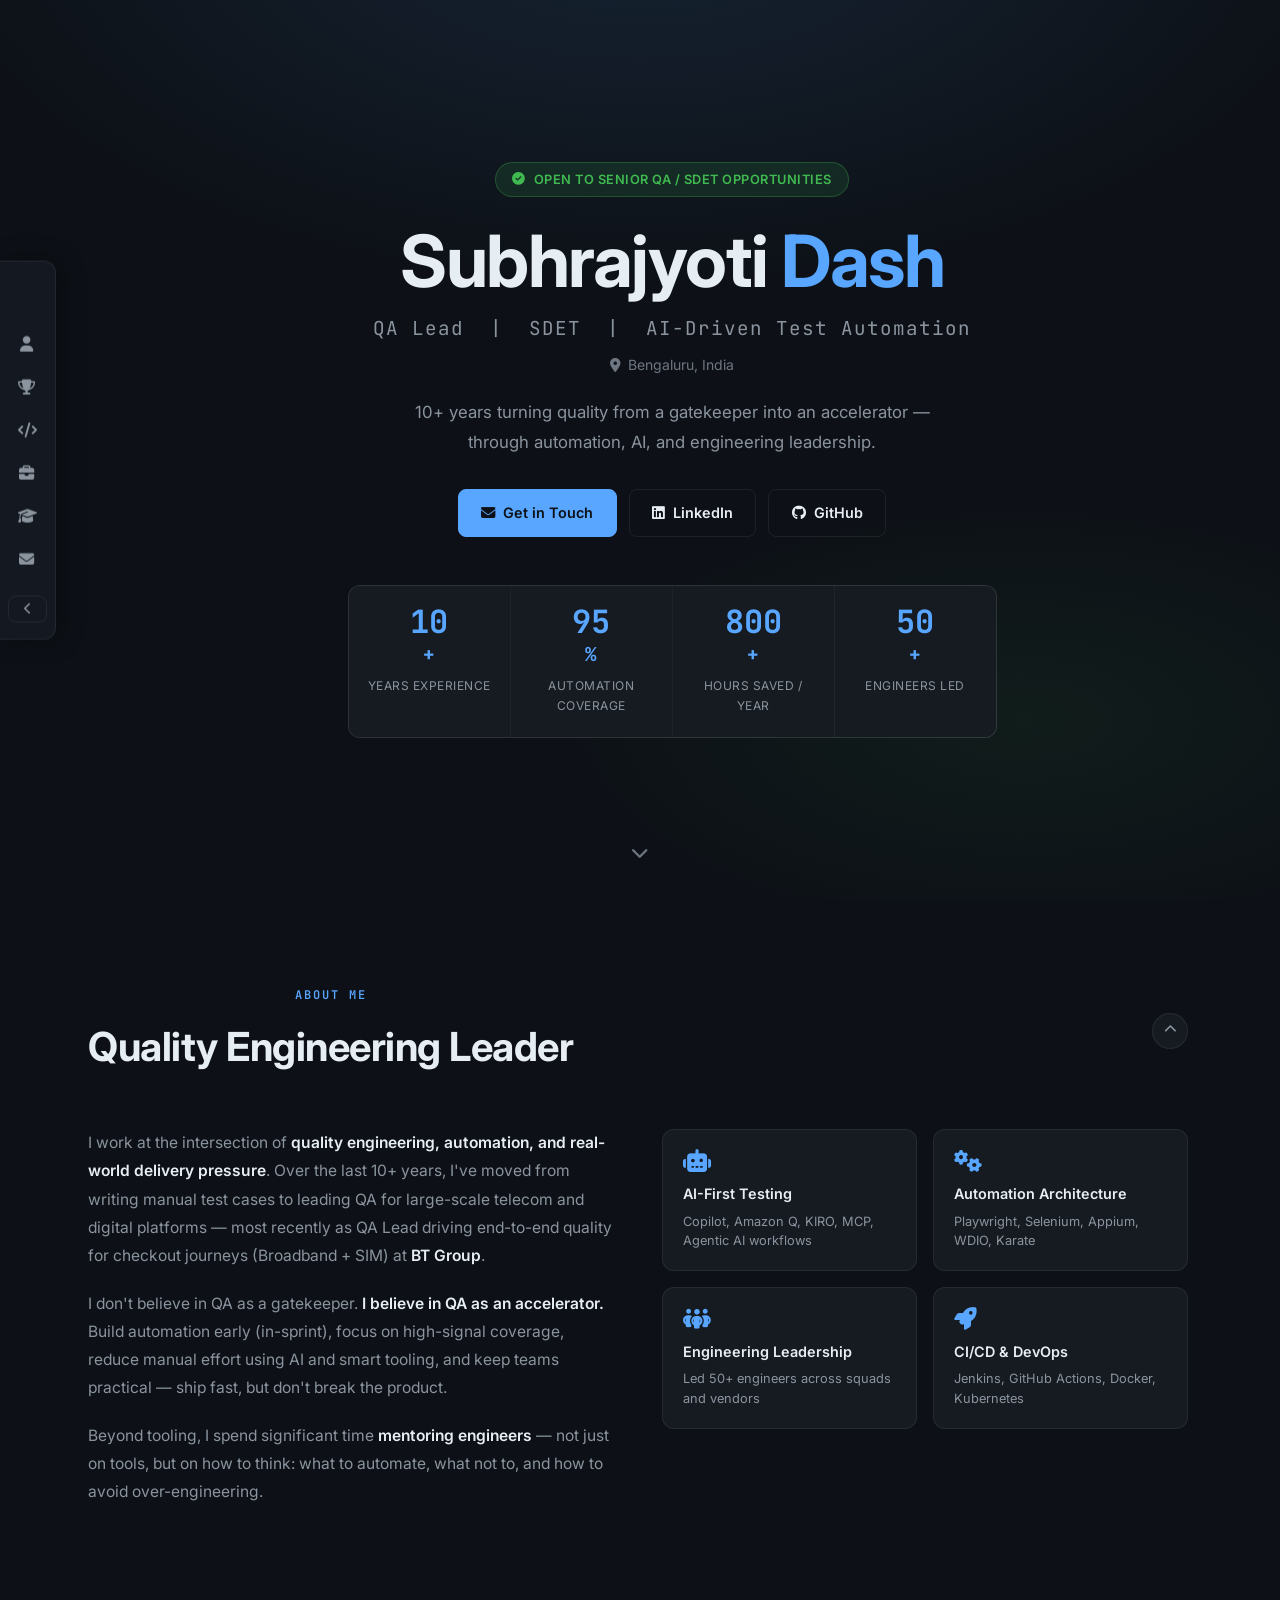
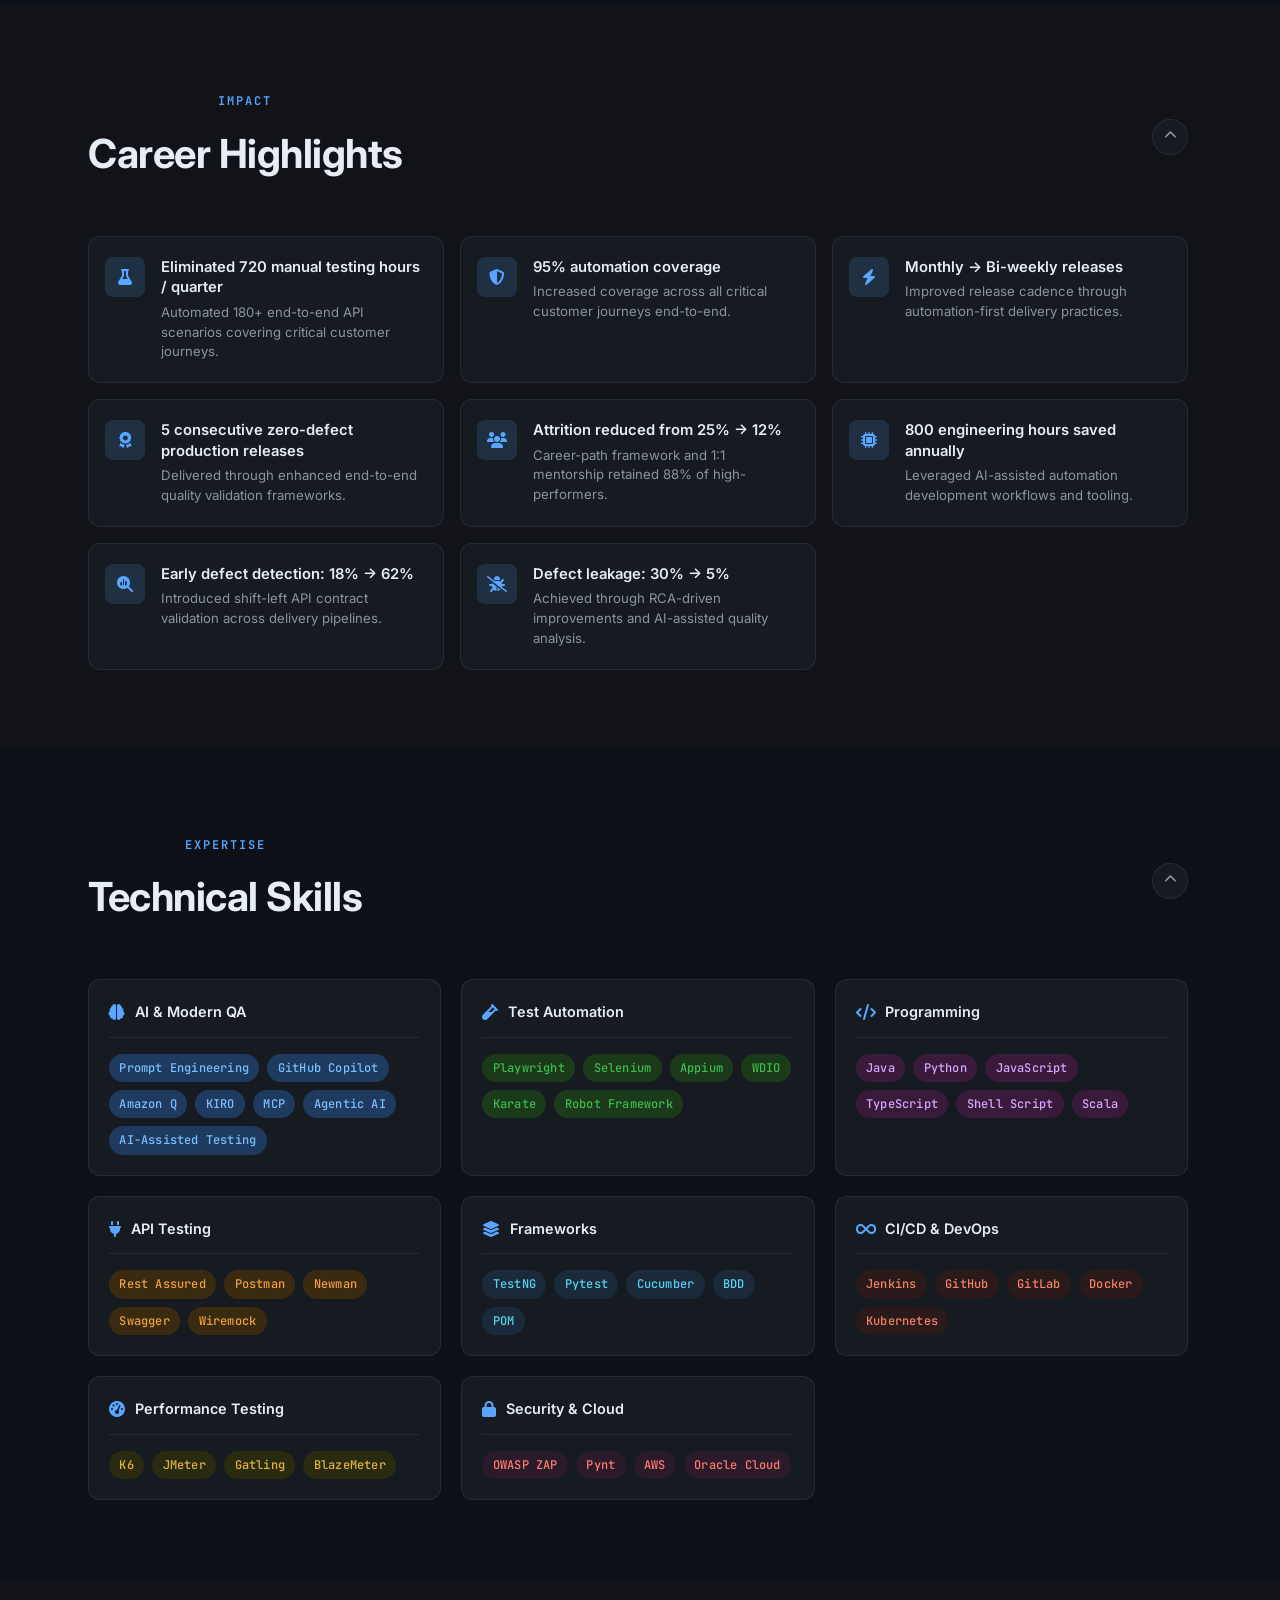
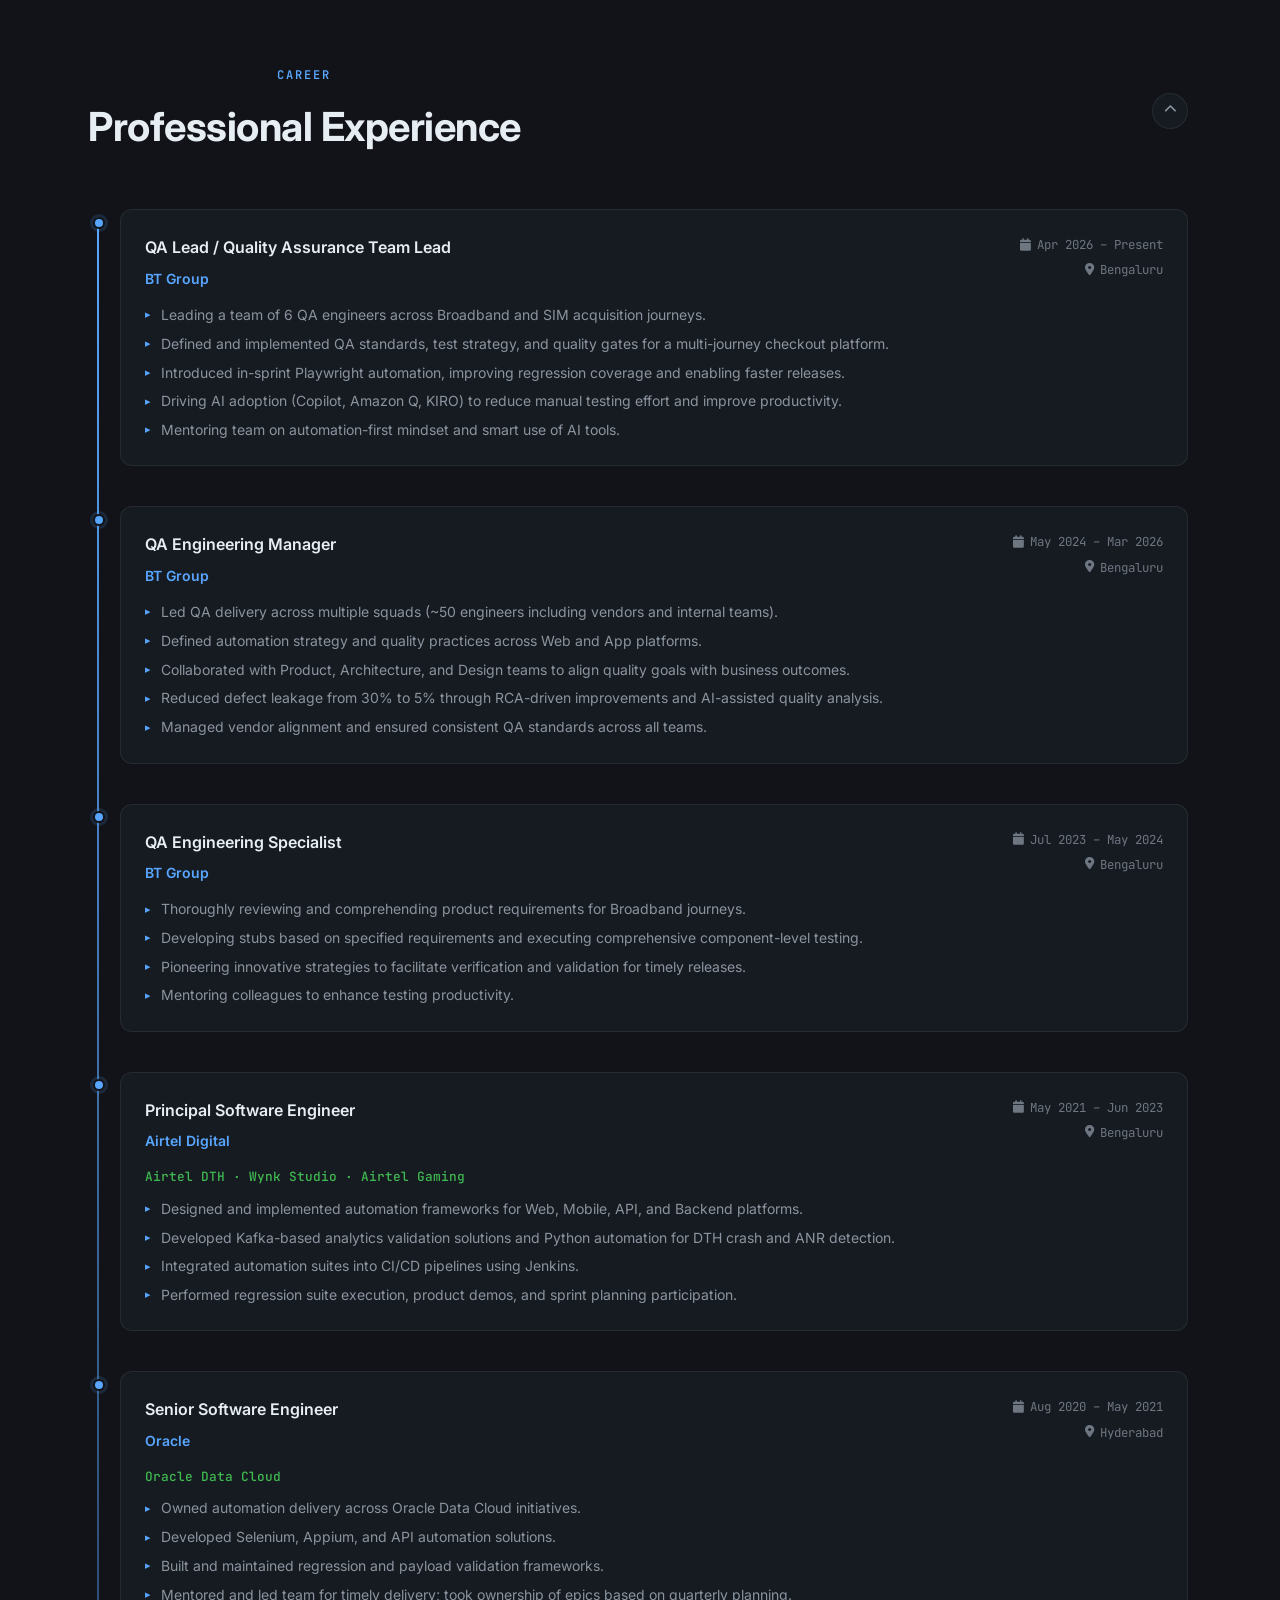
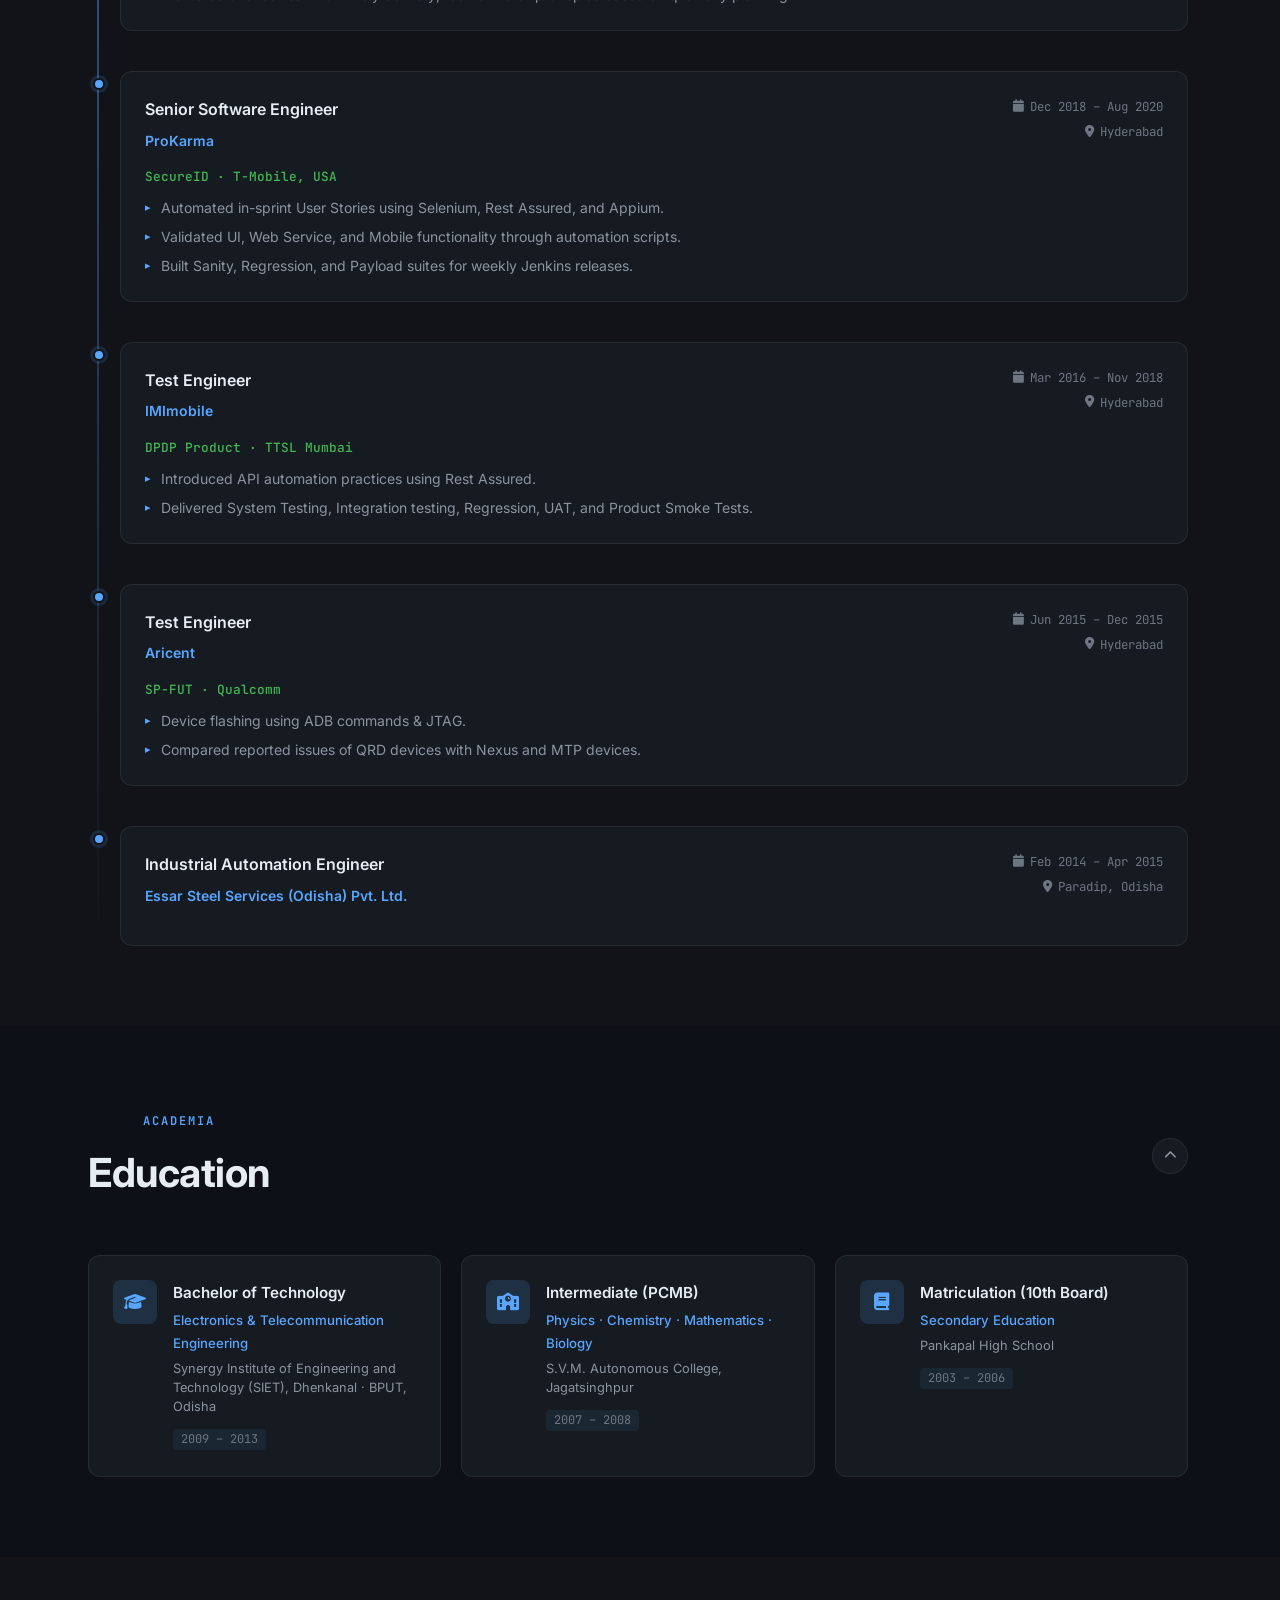
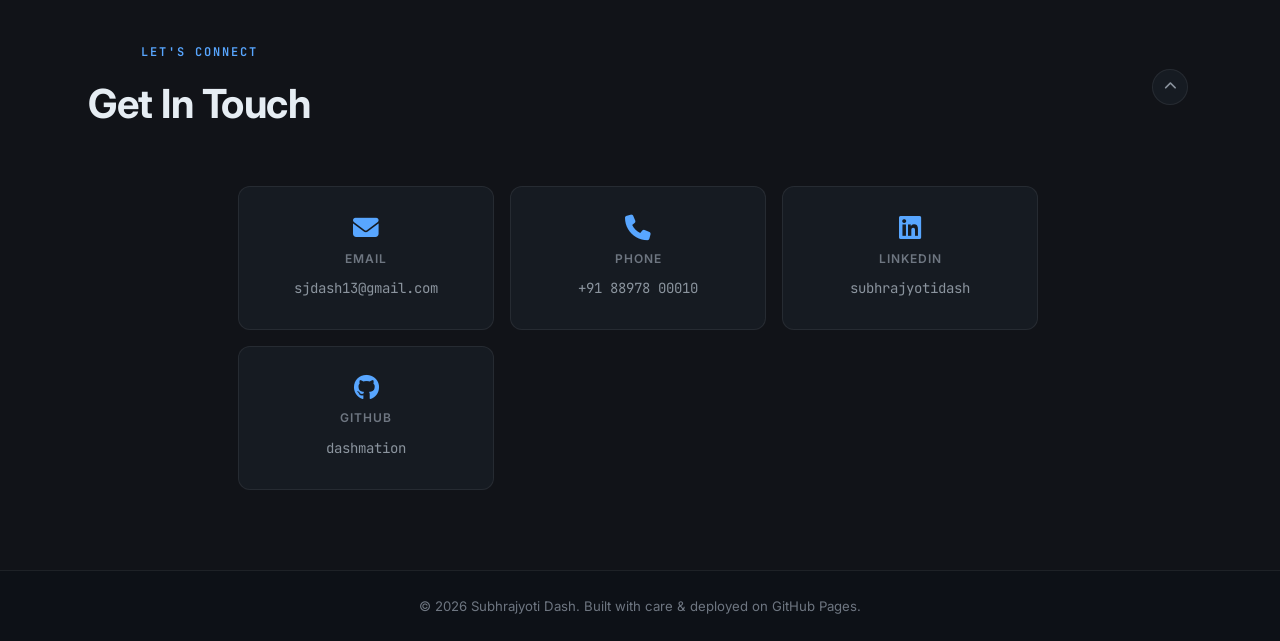
==== commit d7c59efc: "Add floating sidebar nav and collapsible sections" ====
--- a/index.html
+++ b/index.html
@@ -11,6 +11,39 @@
   <link rel="stylesheet" href="https://cdnjs.cloudflare.com/ajax/libs/font-awesome/6.5.0/css/all.min.css" />
 </head>
 <body>
+
+  <!-- Floating Left Sidebar -->
+  <aside id="sidebar">
+    <div class="sidebar-logo">SJ<span class="dot">.</span></div>
+    <nav class="sidebar-nav">
+      <a href="#about"       class="sidebar-link" data-section="about">
+        <i class="fas fa-user"></i><span>About</span>
+      </a>
+      <a href="#highlights"  class="sidebar-link" data-section="highlights">
+        <i class="fas fa-trophy"></i><span>Highlights</span>
+      </a>
+      <a href="#skills"      class="sidebar-link" data-section="skills">
+        <i class="fas fa-code"></i><span>Skills</span>
+      </a>
+      <a href="#experience"  class="sidebar-link" data-section="experience">
+        <i class="fas fa-briefcase"></i><span>Experience</span>
+      </a>
+      <a href="#education"   class="sidebar-link" data-section="education">
+        <i class="fas fa-graduation-cap"></i><span>Education</span>
+      </a>
+      <a href="#contact"     class="sidebar-link" data-section="contact">
+        <i class="fas fa-envelope"></i><span>Contact</span>
+      </a>
+    </nav>
+    <button id="sidebarToggle" aria-label="Toggle sidebar">
+      <i class="fas fa-chevron-left"></i>
+    </button>
+  </aside>
+
+  <!-- Mobile sidebar open button -->
+  <button id="sidebarOpen" aria-label="Open navigation">
+    <i class="fas fa-bars"></i>
+  </button>
 
   <!-- Navigation -->
   <nav id="navbar">
@@ -69,12 +102,20 @@
   </section>
 
   <!-- About / Summary -->
-  <section id="about" class="section">
+  <section id="about" class="section collapsible-section">
     <div class="container">
       <div class="section-header fade-in">
-        <span class="section-label">About Me</span>
-        <h2>Quality Engineering Leader</h2>
-      </div>
+        <div class="section-title-row">
+          <div>
+            <span class="section-label">About Me</span>
+            <h2>Quality Engineering Leader</h2>
+          </div>
+          <button class="collapse-btn" aria-expanded="true" aria-controls="about-body">
+            <i class="fas fa-chevron-up"></i>
+          </button>
+        </div>
+      </div>
+      <div class="section-body" id="about-body">
       <div class="about-grid fade-in">
         <div class="about-text">
           <p>
@@ -109,17 +150,24 @@
             <p>Jenkins, GitHub Actions, Docker, Kubernetes</p>
           </div>
         </div>
-      </div>
-    </div>
-  </section>
-
-  <!-- Career Highlights -->
-  <section id="highlights" class="section section-dark">
+      </div><!-- /.about-grid -->
+      </div><!-- /.section-body -->
+    </div><!-- /.container -->
+  </section><!-- /#about -->
+  <section id="highlights" class="section section-dark collapsible-section">
     <div class="container">
       <div class="section-header fade-in">
-        <span class="section-label">Impact</span>
-        <h2>Career Highlights</h2>
-      </div>
+        <div class="section-title-row">
+          <div>
+            <span class="section-label">Impact</span>
+            <h2>Career Highlights</h2>
+          </div>
+          <button class="collapse-btn" aria-expanded="true" aria-controls="highlights-body">
+            <i class="fas fa-chevron-up"></i>
+          </button>
+        </div>
+      </div>
+      <div class="section-body" id="highlights-body">
       <div class="highlights-grid fade-in">
         <div class="highlight-card">
           <div class="highlight-icon"><i class="fas fa-flask"></i></div>
@@ -178,16 +226,25 @@
           </div>
         </div>
       </div>
-    </div>
-  </section>
+      </div><!-- /.section-body -->
+    </div><!-- /.container -->
+  </section><!-- /#highlights -->
 
   <!-- Technical Skills -->
-  <section id="skills" class="section">
+  <section id="skills" class="section collapsible-section">
     <div class="container">
       <div class="section-header fade-in">
-        <span class="section-label">Expertise</span>
-        <h2>Technical Skills</h2>
-      </div>
+        <div class="section-title-row">
+          <div>
+            <span class="section-label">Expertise</span>
+            <h2>Technical Skills</h2>
+          </div>
+          <button class="collapse-btn" aria-expanded="true" aria-controls="skills-body">
+            <i class="fas fa-chevron-up"></i>
+          </button>
+        </div>
+      </div>
+      <div class="section-body" id="skills-body">
       <div class="skills-grid fade-in">
 
         <div class="skill-group">
@@ -305,16 +362,25 @@
         </div>
 
       </div>
-    </div>
-  </section>
+      </div><!-- /.section-body -->
+    </div><!-- /.container -->
+  </section><!-- /#skills -->
 
   <!-- Professional Experience -->
-  <section id="experience" class="section section-dark">
+  <section id="experience" class="section section-dark collapsible-section">
     <div class="container">
       <div class="section-header fade-in">
-        <span class="section-label">Career</span>
-        <h2>Professional Experience</h2>
-      </div>
+        <div class="section-title-row">
+          <div>
+            <span class="section-label">Career</span>
+            <h2>Professional Experience</h2>
+          </div>
+          <button class="collapse-btn" aria-expanded="true" aria-controls="experience-body">
+            <i class="fas fa-chevron-up"></i>
+          </button>
+        </div>
+      </div>
+      <div class="section-body" id="experience-body">
 
       <div class="timeline fade-in">
 
@@ -522,16 +588,25 @@
         </div>
 
       </div>
-    </div>
-  </section>
+      </div><!-- /.section-body -->
+    </div><!-- /.container -->
+  </section><!-- /#experience -->
 
   <!-- Education -->
-  <section id="education" class="section">
+  <section id="education" class="section collapsible-section">
     <div class="container">
       <div class="section-header fade-in">
-        <span class="section-label">Academia</span>
-        <h2>Education</h2>
-      </div>
+        <div class="section-title-row">
+          <div>
+            <span class="section-label">Academia</span>
+            <h2>Education</h2>
+          </div>
+          <button class="collapse-btn" aria-expanded="true" aria-controls="education-body">
+            <i class="fas fa-chevron-up"></i>
+          </button>
+        </div>
+      </div>
+      <div class="section-body" id="education-body">
       <div class="edu-grid fade-in">
         <div class="edu-card">
           <div class="edu-icon"><i class="fas fa-graduation-cap"></i></div>
@@ -561,16 +636,25 @@
           </div>
         </div>
       </div>
-    </div>
-  </section>
+      </div><!-- /.section-body -->
+    </div><!-- /.container -->
+  </section><!-- /#education -->
 
   <!-- Contact -->
-  <section id="contact" class="section section-dark">
+  <section id="contact" class="section section-dark collapsible-section">
     <div class="container">
       <div class="section-header fade-in">
-        <span class="section-label">Let's Connect</span>
-        <h2>Get In Touch</h2>
-      </div>
+        <div class="section-title-row">
+          <div>
+            <span class="section-label">Let's Connect</span>
+            <h2>Get In Touch</h2>
+          </div>
+          <button class="collapse-btn" aria-expanded="true" aria-controls="contact-body">
+            <i class="fas fa-chevron-up"></i>
+          </button>
+        </div>
+      </div>
+      <div class="section-body" id="contact-body">
       <div class="contact-grid fade-in">
         <a href="mailto:sjdash13@gmail.com" class="contact-card">
           <i class="fas fa-envelope"></i>
@@ -593,8 +677,9 @@
           <span class="contact-value">dashmation</span>
         </a>
       </div>
-    </div>
-  </section>
+      </div><!-- /.section-body -->
+    </div><!-- /.container -->
+  </section><!-- /#contact -->
 
   <!-- Footer -->
   <footer>
--- a/styles.css
+++ b/styles.css
@@ -759,3 +759,288 @@
   .edu-grid        { grid-template-columns: 1fr; }
   .contact-grid    { grid-template-columns: 1fr 1fr; }
 }
+
+
+/* =========================================================
+   FLOATING LEFT SIDEBAR
+   ========================================================= */
+#sidebar {
+  position: fixed;
+  top: 50%;
+  left: 0;
+  transform: translateY(-50%);
+  z-index: 200;
+  display: flex;
+  flex-direction: column;
+  align-items: center;
+  gap: 0.25rem;
+  background: rgba(22,27,34,0.95);
+  border: 1px solid var(--border);
+  border-left: none;
+  border-radius: 0 var(--radius) var(--radius) 0;
+  padding: 1rem 0.5rem 1rem 0.5rem;
+  backdrop-filter: blur(12px);
+  box-shadow: 4px 0 24px rgba(0,0,0,0.4);
+  transition: width var(--transition), padding var(--transition);
+  width: 3.5rem;
+  overflow: hidden;
+}
+#sidebar.expanded {
+  width: 160px;
+  padding: 1rem 0.75rem;
+}
+
+.sidebar-logo {
+  font-size: 1.1rem;
+  font-weight: 700;
+  color: var(--text);
+  letter-spacing: -0.5px;
+  margin-bottom: 0.75rem;
+  white-space: nowrap;
+  opacity: 0;
+  width: 0;
+  overflow: hidden;
+  transition: opacity var(--transition), width var(--transition);
+}
+#sidebar.expanded .sidebar-logo {
+  opacity: 1;
+  width: auto;
+}
+.sidebar-logo .dot { color: var(--accent); }
+
+.sidebar-nav {
+  display: flex;
+  flex-direction: column;
+  gap: 0.15rem;
+  width: 100%;
+}
+
+.sidebar-link {
+  display: flex;
+  align-items: center;
+  gap: 0.65rem;
+  padding: 0.55rem 0.6rem;
+  border-radius: var(--radius-sm);
+  color: var(--text-muted);
+  font-size: 0.85rem;
+  font-weight: 500;
+  white-space: nowrap;
+  transition: color var(--transition), background var(--transition), transform var(--transition);
+  text-decoration: none;
+  position: relative;
+}
+.sidebar-link i {
+  font-size: 0.95rem;
+  flex-shrink: 0;
+  width: 1.1rem;
+  text-align: center;
+  transition: color var(--transition);
+}
+.sidebar-link span {
+  opacity: 0;
+  max-width: 0;
+  overflow: hidden;
+  transition: opacity var(--transition), max-width var(--transition);
+}
+#sidebar.expanded .sidebar-link span {
+  opacity: 1;
+  max-width: 120px;
+}
+.sidebar-link:hover {
+  color: var(--text);
+  background: var(--accent-glow);
+  transform: translateX(2px);
+}
+.sidebar-link.active {
+  color: var(--accent);
+  background: var(--accent-glow);
+}
+.sidebar-link.active i { color: var(--accent); }
+
+/* Active indicator dot */
+.sidebar-link.active::before {
+  content: '';
+  position: absolute;
+  left: -0.5rem;
+  top: 50%;
+  transform: translateY(-50%);
+  width: 3px;
+  height: 60%;
+  background: var(--accent);
+  border-radius: 2px;
+}
+
+#sidebarToggle {
+  margin-top: 0.75rem;
+  background: none;
+  border: 1px solid var(--border);
+  border-radius: var(--radius-sm);
+  color: var(--text-muted);
+  cursor: pointer;
+  padding: 0.4rem 0.5rem;
+  font-size: 0.75rem;
+  transition: color var(--transition), background var(--transition), transform var(--transition);
+  width: 100%;
+  display: flex;
+  align-items: center;
+  justify-content: center;
+}
+#sidebarToggle:hover {
+  color: var(--accent);
+  background: var(--accent-glow);
+}
+#sidebar.expanded #sidebarToggle i {
+  transform: rotate(180deg);
+}
+#sidebarToggle i {
+  transition: transform 0.3s ease;
+}
+
+/* Mobile open button */
+#sidebarOpen {
+  display: none;
+  position: fixed;
+  bottom: 5rem;
+  left: 1rem;
+  z-index: 201;
+  width: 2.75rem;
+  height: 2.75rem;
+  border-radius: 50%;
+  background: var(--accent);
+  color: #0d1117;
+  border: none;
+  cursor: pointer;
+  font-size: 1rem;
+  align-items: center;
+  justify-content: center;
+  box-shadow: 0 4px 16px rgba(88,166,255,0.35);
+  transition: background var(--transition), transform var(--transition);
+}
+#sidebarOpen:hover {
+  background: #79c0ff;
+  transform: scale(1.08);
+}
+
+
+/* =========================================================
+   COLLAPSIBLE SECTIONS
+   ========================================================= */
+.section-title-row {
+  display: flex;
+  align-items: center;
+  justify-content: space-between;
+  gap: 1rem;
+}
+
+.collapse-btn {
+  flex-shrink: 0;
+  width: 2.25rem;
+  height: 2.25rem;
+  border-radius: 50%;
+  background: var(--bg-card);
+  border: 1px solid var(--border);
+  color: var(--text-muted);
+  cursor: pointer;
+  display: flex;
+  align-items: center;
+  justify-content: center;
+  font-size: 0.8rem;
+  transition: color var(--transition), background var(--transition),
+              border-color var(--transition), transform var(--transition);
+}
+.collapse-btn:hover {
+  color: var(--accent);
+  border-color: var(--accent);
+  background: var(--accent-glow);
+}
+.collapse-btn.collapsed i {
+  transform: rotate(180deg);
+}
+.collapse-btn i {
+  transition: transform 0.35s ease;
+}
+
+.section-body {
+  overflow: hidden;
+  transition: max-height 0.45s cubic-bezier(0.4, 0, 0.2, 1),
+              opacity 0.35s ease,
+              padding 0.35s ease;
+  max-height: 9999px;
+  opacity: 1;
+}
+.section-body.collapsed {
+  max-height: 0 !important;
+  opacity: 0;
+  padding-top: 0;
+  padding-bottom: 0;
+}
+
+/* Push main content right to avoid sidebar overlap */
+.section .container,
+#hero .hero-content {
+  margin-left: 4rem;
+  transition: margin-left var(--transition);
+}
+body.sidebar-expanded .section .container,
+body.sidebar-expanded #hero .hero-content {
+  margin-left: 10.5rem;
+}
+
+/* =========================================================
+   RESPONSIVE — sidebar
+   ========================================================= */
+@media (max-width: 700px) {
+  #sidebar {
+    top: auto;
+    bottom: 0;
+    left: 0;
+    right: 0;
+    transform: none;
+    width: 100% !important;
+    border-radius: var(--radius) var(--radius) 0 0;
+    border-left: 1px solid var(--border);
+    border-bottom: none;
+    flex-direction: row;
+    justify-content: space-around;
+    padding: 0.6rem 0.5rem;
+    gap: 0;
+    max-height: 0;
+    opacity: 0;
+    pointer-events: none;
+    overflow: hidden;
+    transition: max-height 0.35s ease, opacity 0.3s ease;
+  }
+  #sidebar.mobile-open {
+    max-height: 200px;
+    opacity: 1;
+    pointer-events: all;
+  }
+  #sidebar.expanded { width: 100% !important; }
+  .sidebar-logo,
+  #sidebarToggle { display: none; }
+  .sidebar-link {
+    flex-direction: column;
+    gap: 0.2rem;
+    padding: 0.4rem 0.6rem;
+    font-size: 0.7rem;
+  }
+  .sidebar-link span {
+    opacity: 1;
+    max-width: 100px;
+    font-size: 0.65rem;
+  }
+  .sidebar-link.active::before { display: none; }
+  #sidebarOpen { display: flex; }
+
+  .section .container,
+  #hero .hero-content {
+    margin-left: 0 !important;
+  }
+}
+
+
+/* ─── Hide top navbar on desktop (sidebar handles nav) ─── */
+@media (min-width: 701px) {
+  #navbar { display: none; }
+  #hero { padding-top: 4rem; }
+}
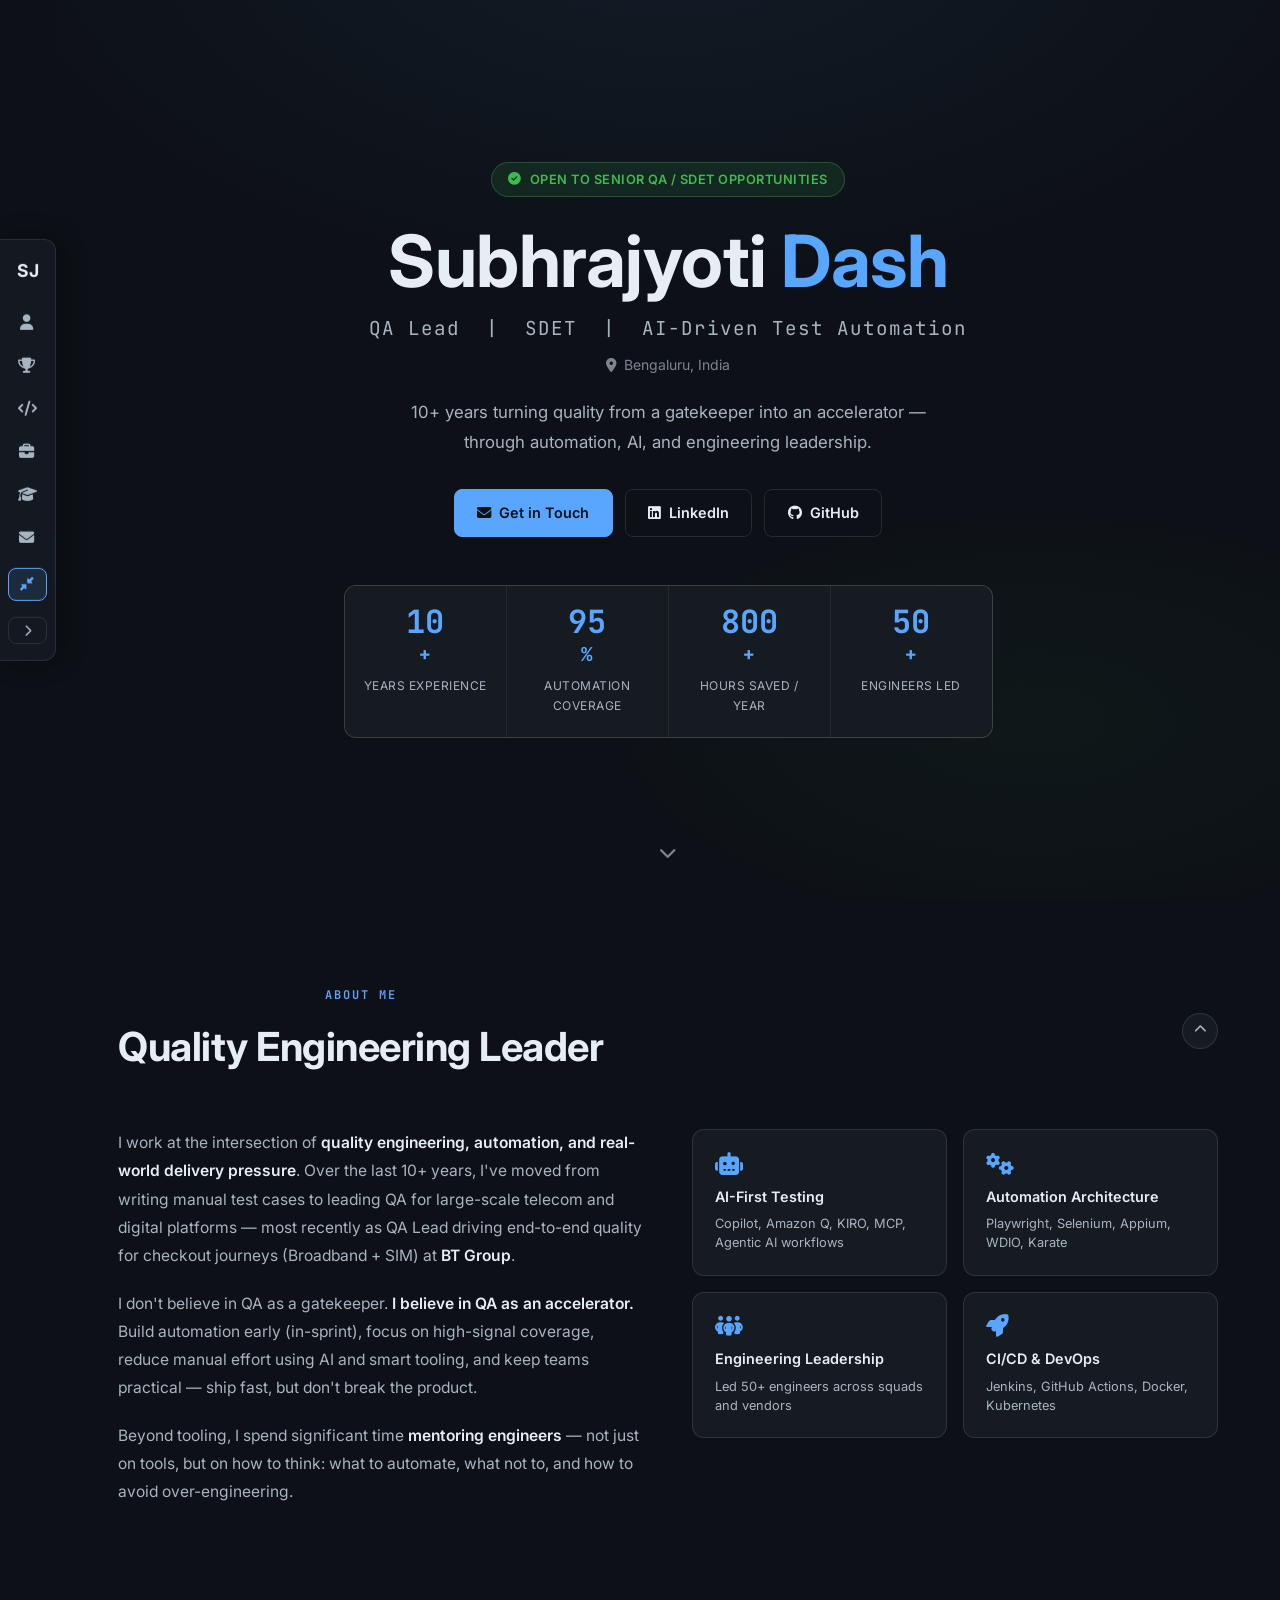
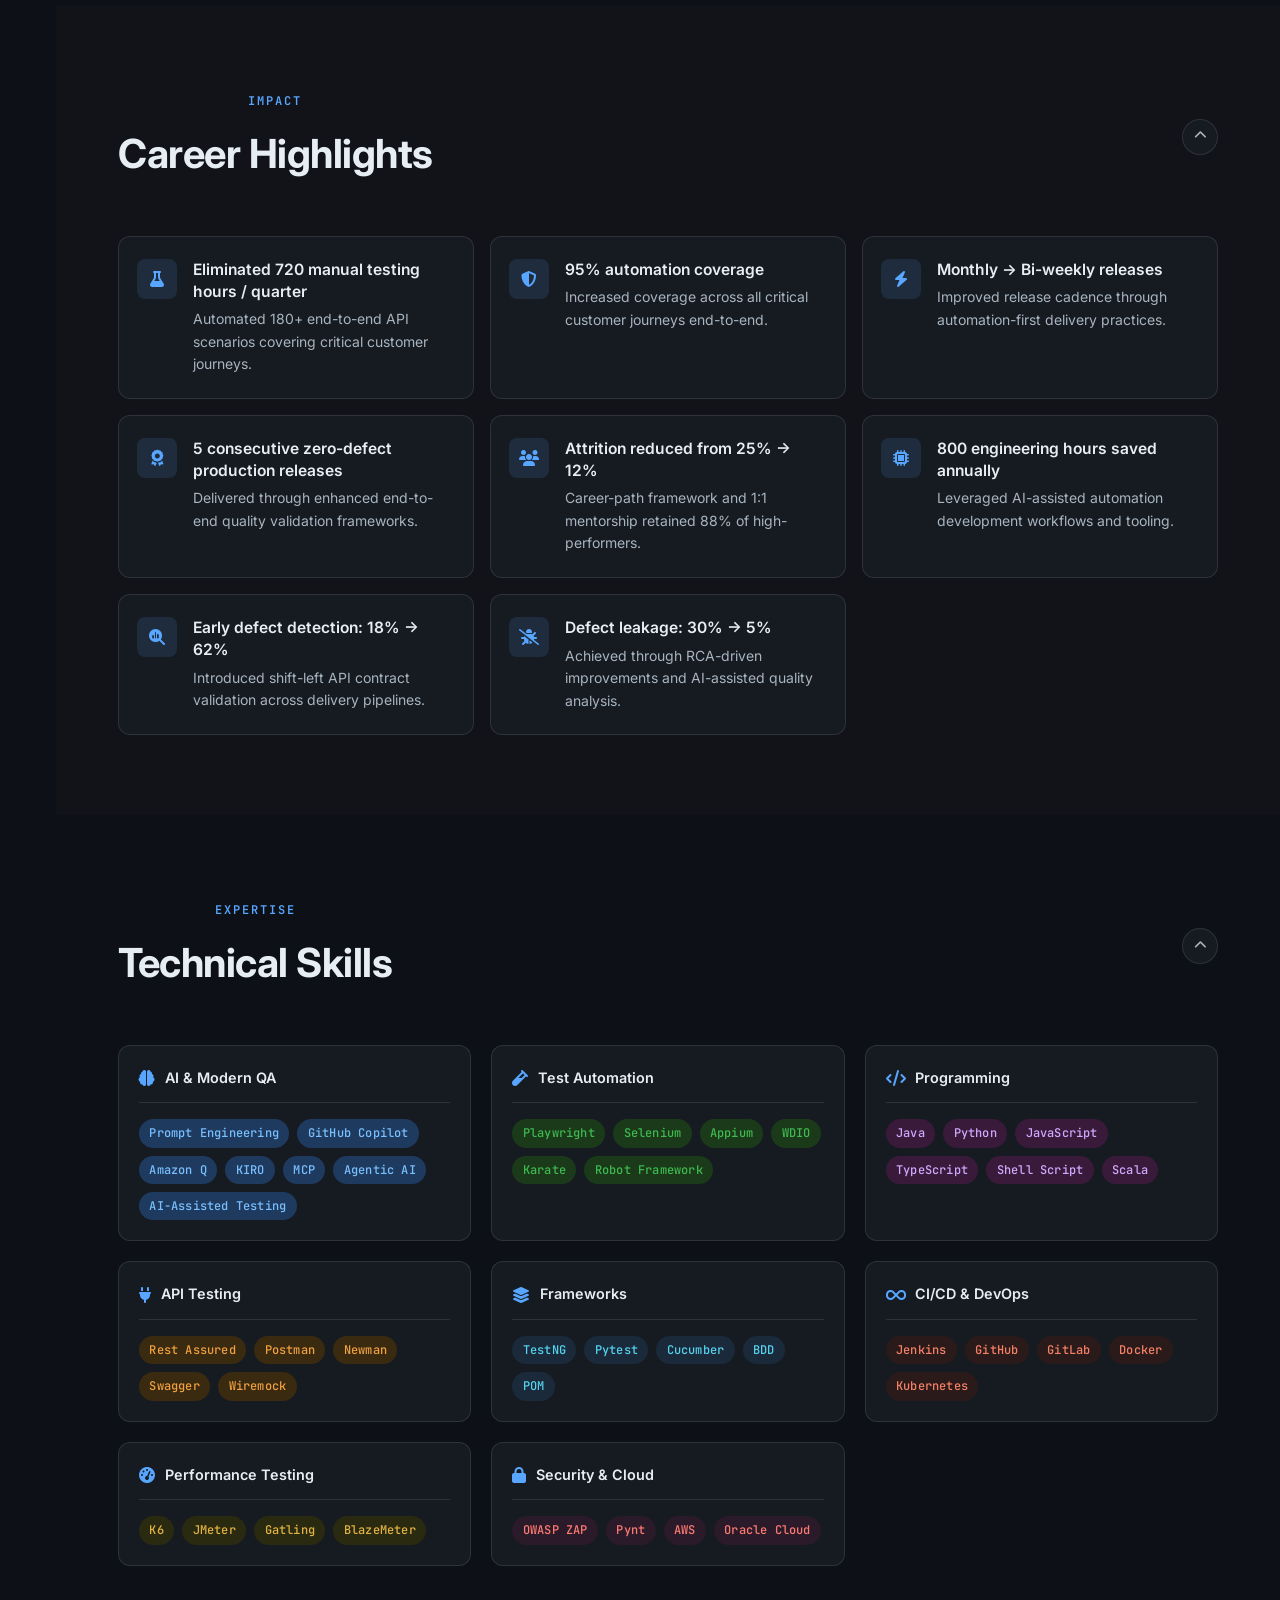
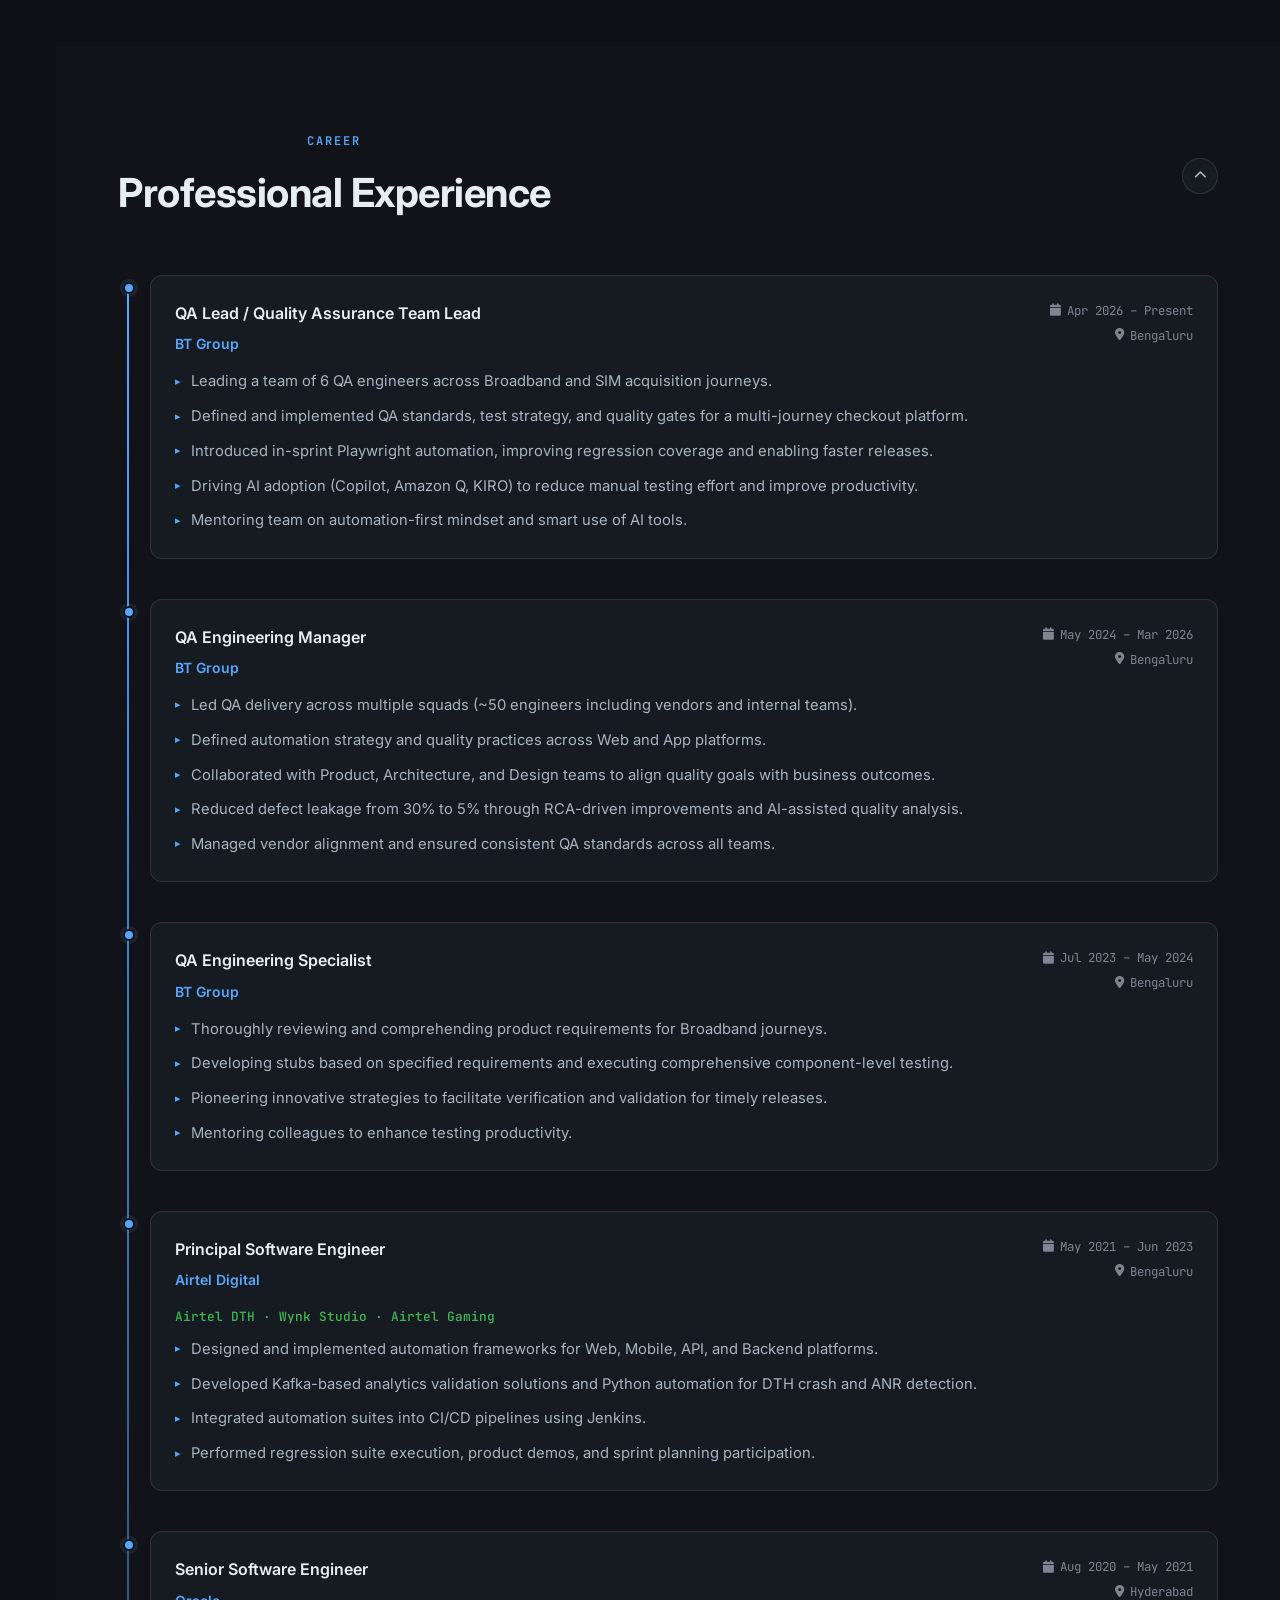
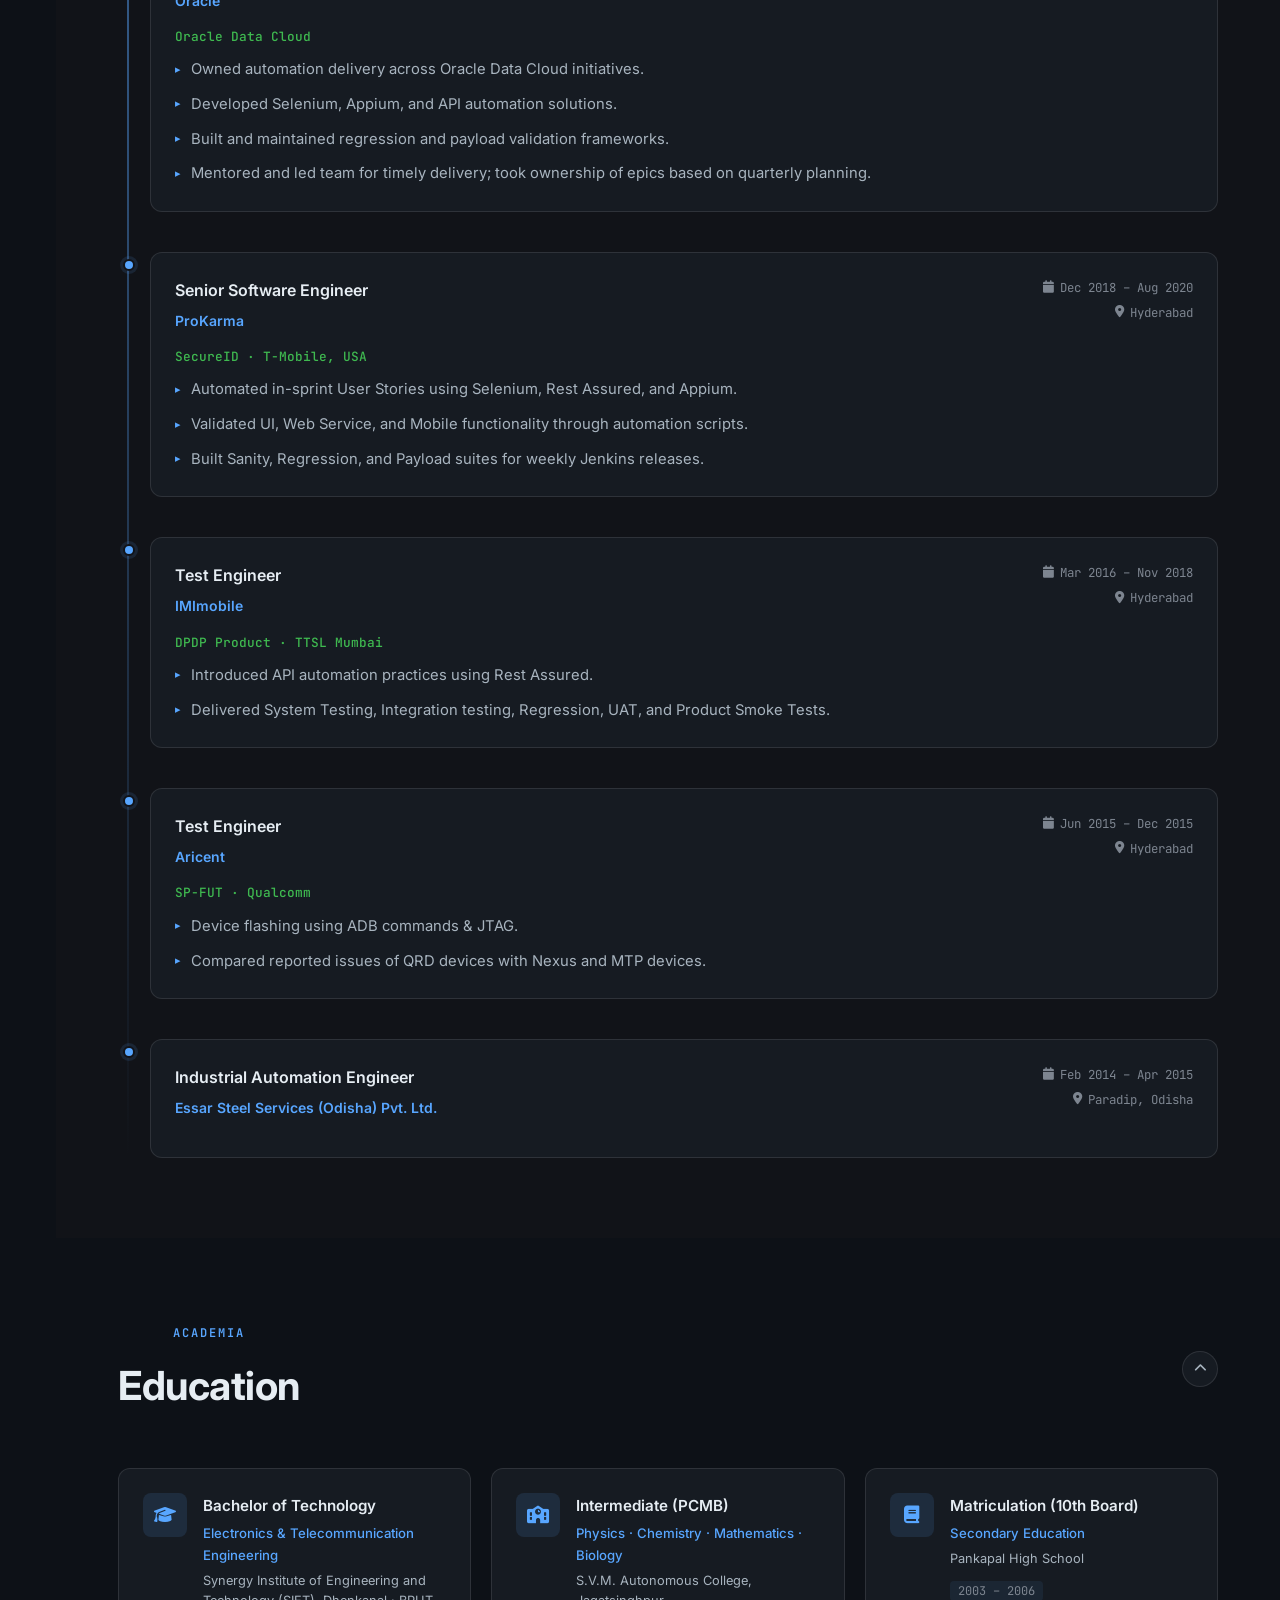
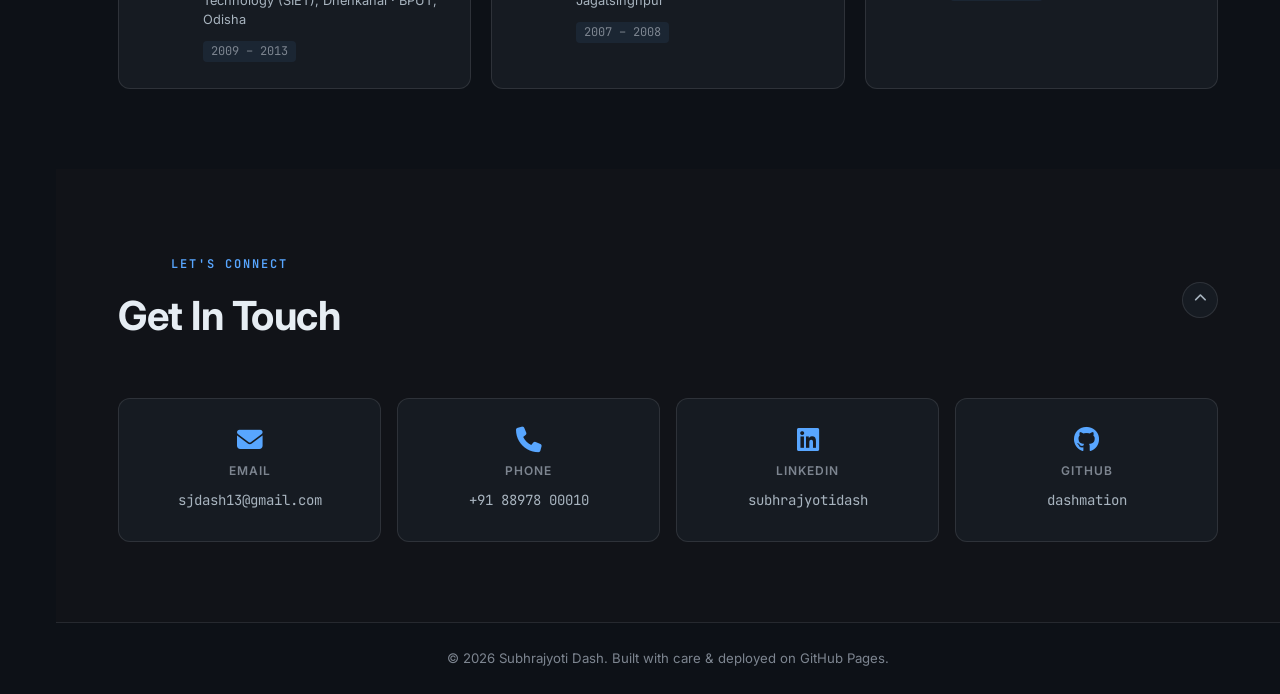
==== commit dd30136c: "Revamp: readability, reduced animations, collapse-all toggle, contact alignment, sidebar logo states" ====
--- a/index.html
+++ b/index.html
@@ -14,7 +14,10 @@
 
   <!-- Floating Left Sidebar -->
   <aside id="sidebar">
-    <div class="sidebar-logo">SJ<span class="dot">.</span></div>
+    <div class="sidebar-logo">
+      <span class="logo-short">SJ</span>
+      <span class="logo-full">Subhrajyoti</span>
+    </div>
     <nav class="sidebar-nav">
       <a href="#about"       class="sidebar-link" data-section="about">
         <i class="fas fa-user"></i><span>About</span>
@@ -35,8 +38,15 @@
         <i class="fas fa-envelope"></i><span>Contact</span>
       </a>
     </nav>
+    <button id="collapseAllBtn" aria-label="Collapse all sections" title="Collapse / Expand all">
+      <i class="fas fa-compress-alt"></i><span>Collapse All</span>
+    </button>
+    <div id="collapseHint">
+      <span>Collapse or expand all sections in one click</span>
+      <button id="collapseHintDismiss" aria-label="Dismiss hint"><i class="fas fa-xmark"></i></button>
+    </div>
     <button id="sidebarToggle" aria-label="Toggle sidebar">
-      <i class="fas fa-chevron-left"></i>
+      <i class="fas fa-chevron-right"></i>
     </button>
   </aside>
 
--- a/styles.css
+++ b/styles.css
@@ -21,13 +21,13 @@
   --bg:            #0d1117;
   --bg-card:       #161b22;
   --bg-section:    #111318;
-  --border:        rgba(255,255,255,0.07);
+  --border:        rgba(255,255,255,0.10);
   --accent:        #58a6ff;
   --accent2:       #3fb950;
-  --accent-glow:   rgba(88,166,255,0.15);
+  --accent-glow:   rgba(88,166,255,0.12);
   --text:          #e6edf3;
-  --text-muted:    #8b949e;
-  --text-dim:      #6e7681;
+  --text-muted:    #a8b4bf;
+  --text-dim:      #7d8590;
   --radius:        12px;
   --radius-sm:     8px;
   --shadow:        0 4px 24px rgba(0,0,0,0.4);
@@ -129,8 +129,8 @@
   position: absolute;
   inset: 0;
   background:
-    radial-gradient(ellipse 80% 60% at 50% -10%, rgba(88,166,255,0.12) 0%, transparent 70%),
-    radial-gradient(ellipse 60% 40% at 80% 80%, rgba(63,185,80,0.07) 0%, transparent 60%);
+    radial-gradient(ellipse 80% 60% at 50% -10%, rgba(88,166,255,0.07) 0%, transparent 70%),
+    radial-gradient(ellipse 60% 40% at 80% 80%, rgba(63,185,80,0.04) 0%, transparent 60%);
   pointer-events: none;
 }
 .hero-content { position: relative; z-index: 1; max-width: 800px; }
@@ -154,7 +154,7 @@
   font-weight: 700;
   line-height: 1.1;
   color: var(--text);
-  letter-spacing: -1.5px;
+  letter-spacing: -0.5px;
   margin-bottom: 0.75rem;
 }
 .hero-name .accent { color: var(--accent); }
@@ -209,8 +209,7 @@
 .btn-primary:hover {
   background: #79c0ff;
   border-color: #79c0ff;
-  transform: translateY(-2px);
-  box-shadow: 0 4px 16px rgba(88,166,255,0.35);
+  box-shadow: 0 4px 16px rgba(88,166,255,0.25);
 }
 .btn-outline {
   background: transparent;
@@ -221,7 +220,6 @@
   background: var(--accent-glow);
   border-color: var(--accent);
   color: var(--accent);
-  transform: translateY(-2px);
 }
 
 /* Hero Stats */
@@ -273,11 +271,6 @@
   transform: translateX(-50%);
   color: var(--text-dim);
   font-size: 1.1rem;
-  animation: bounce 2s infinite;
-}
-@keyframes bounce {
-  0%,100% { transform: translateX(-50%) translateY(0); }
-  50%      { transform: translateX(-50%) translateY(8px); }
 }
 
 /* =========================================================
@@ -311,12 +304,10 @@
 /* Fade-in animation */
 .fade-in {
   opacity: 0;
-  transform: translateY(24px);
-  transition: opacity 0.6s ease, transform 0.6s ease;
+  transition: opacity 0.5s ease;
 }
 .fade-in.visible {
   opacity: 1;
-  transform: translateY(0);
 }
 
 /* =========================================================
@@ -344,12 +335,11 @@
   background: var(--bg-card);
   border: 1px solid var(--border);
   border-radius: var(--radius);
-  padding: 1.25rem;
-  transition: border-color var(--transition), transform var(--transition);
+  padding: 1.4rem;
+  transition: border-color var(--transition);
 }
 .about-card:hover {
   border-color: var(--accent);
-  transform: translateY(-3px);
 }
 .about-card i {
   font-size: 1.4rem;
@@ -380,15 +370,14 @@
   background: var(--bg-card);
   border: 1px solid var(--border);
   border-radius: var(--radius);
-  padding: 1.25rem 1.25rem 1.25rem 1rem;
+  padding: 1.4rem 1.4rem 1.4rem 1.1rem;
   display: flex;
   gap: 1rem;
   align-items: flex-start;
-  transition: border-color var(--transition), transform var(--transition);
+  transition: border-color var(--transition);
 }
 .highlight-card:hover {
   border-color: var(--accent);
-  transform: translateY(-3px);
 }
 .highlight-icon {
   flex-shrink: 0;
@@ -403,16 +392,16 @@
   font-size: 1rem;
 }
 .highlight-body h4 {
-  font-size: 0.925rem;
+  font-size: 0.975rem;
   font-weight: 600;
   color: var(--text);
-  margin-bottom: 0.3rem;
+  margin-bottom: 0.35rem;
   line-height: 1.4;
 }
 .highlight-body p {
-  font-size: 0.825rem;
-  color: var(--text-muted);
-  line-height: 1.5;
+  font-size: 0.875rem;
+  color: var(--text-muted);
+  line-height: 1.6;
 }
 
 /* =========================================================
@@ -551,14 +540,14 @@
 .timeline-bullets {
   display: flex;
   flex-direction: column;
-  gap: 0.4rem;
+  gap: 0.6rem;
 }
 .timeline-bullets li {
-  font-size: 0.875rem;
+  font-size: 0.925rem;
   color: var(--text-muted);
   padding-left: 1rem;
   position: relative;
-  line-height: 1.6;
+  line-height: 1.7;
 }
 .timeline-bullets li::before {
   content: '▸';
@@ -585,11 +574,10 @@
   display: flex;
   gap: 1rem;
   align-items: flex-start;
-  transition: border-color var(--transition), transform var(--transition);
+  transition: border-color var(--transition);
 }
 .edu-card:hover {
   border-color: var(--accent);
-  transform: translateY(-3px);
 }
 .edu-icon {
   flex-shrink: 0;
@@ -635,10 +623,8 @@
    ========================================================= */
 .contact-grid {
   display: grid;
-  grid-template-columns: repeat(auto-fill, minmax(220px, 1fr));
+  grid-template-columns: repeat(4, 1fr);
   gap: 1rem;
-  max-width: 800px;
-  margin: 0 auto;
 }
 .contact-card {
   background: var(--bg-card);
@@ -654,8 +640,7 @@
 }
 .contact-card:hover {
   border-color: var(--accent);
-  transform: translateY(-4px);
-  box-shadow: 0 8px 32px rgba(88,166,255,0.12);
+  box-shadow: 0 4px 20px rgba(88,166,255,0.10);
 }
 .contact-card i {
   font-size: 1.6rem;
@@ -728,6 +713,7 @@
     grid-template-columns: 1fr;
     gap: 2rem;
   }
+  .contact-grid { grid-template-columns: 1fr 1fr; }
 }
 
 @media (max-width: 700px) {
@@ -797,16 +783,35 @@
   letter-spacing: -0.5px;
   margin-bottom: 0.75rem;
   white-space: nowrap;
+  overflow: hidden;
+  width: 100%;
+  display: flex;
+  align-items: center;
+  justify-content: center;
+}
+.sidebar-logo .dot { color: var(--accent); }
+
+/* Collapsed: show SJ. only */
+.logo-short {
+  display: inline;
+}
+.logo-full {
+  display: none;
   opacity: 0;
-  width: 0;
+  max-width: 0;
   overflow: hidden;
-  transition: opacity var(--transition), width var(--transition);
-}
-#sidebar.expanded .sidebar-logo {
+  transition: opacity var(--transition), max-width var(--transition);
+}
+
+/* Expanded: hide SJ., show Subhrajyoti. */
+#sidebar.expanded .logo-short {
+  display: none;
+}
+#sidebar.expanded .logo-full {
+  display: inline;
   opacity: 1;
-  width: auto;
-}
-.sidebar-logo .dot { color: var(--accent); }
+  max-width: 160px;
+}
 
 .sidebar-nav {
   display: flex;
@@ -849,7 +854,6 @@
 .sidebar-link:hover {
   color: var(--text);
   background: var(--accent-glow);
-  transform: translateX(2px);
 }
 .sidebar-link.active {
   color: var(--accent);
@@ -894,6 +898,125 @@
 }
 #sidebarToggle i {
   transition: transform 0.3s ease;
+}
+
+/* Sidebar location label */
+/* Collapse-all button */
+#collapseAllBtn {
+  display: flex;
+  align-items: center;
+  gap: 0.5rem;
+  width: 100%;
+  margin-top: 0.4rem;
+  padding: 0.5rem 0.6rem;
+  border-radius: var(--radius-sm);
+  background: none;
+  border: 1px solid var(--border);
+  color: var(--text-muted);
+  cursor: pointer;
+  font-size: 0.8rem;
+  font-family: 'Inter', sans-serif;
+  white-space: nowrap;
+  transition: color var(--transition), background var(--transition), border-color var(--transition);
+}
+#collapseAllBtn:hover {
+  color: var(--accent);
+  background: var(--accent-glow);
+  border-color: var(--accent);
+}
+#collapseAllBtn i {
+  flex-shrink: 0;
+  width: 1.1rem;
+  text-align: center;
+  font-size: 0.85rem;
+}
+#collapseAllBtn span {
+  opacity: 0;
+  max-width: 0;
+  overflow: hidden;
+  transition: opacity var(--transition), max-width var(--transition);
+}
+#sidebar.expanded #collapseAllBtn span {
+  opacity: 1;
+  max-width: 120px;
+}
+
+/* ── First-visit hint popover ── */
+#collapseHint {
+  position: absolute;
+  left: calc(100% + 14px);
+  bottom: 4.5rem;
+  background: var(--bg-card);
+  border: 1px solid var(--accent);
+  border-radius: var(--radius);
+  padding: 0.65rem 0.9rem 0.65rem 0.75rem;
+  width: 200px;
+  display: flex;
+  align-items: flex-start;
+  gap: 0.5rem;
+  box-shadow: 0 4px 24px rgba(88,166,255,0.18);
+  opacity: 0;
+  pointer-events: none;
+  transform: translateX(-6px);
+  transition: opacity 0.4s ease, transform 0.4s ease;
+  z-index: 300;
+}
+#collapseHint.visible {
+  opacity: 1;
+  pointer-events: all;
+  transform: translateX(0);
+}
+/* Arrow pointing left back to the button */
+#collapseHint::before {
+  content: '';
+  position: absolute;
+  left: -7px;
+  top: 50%;
+  transform: translateY(-50%);
+  border-width: 6px 7px 6px 0;
+  border-style: solid;
+  border-color: transparent var(--accent) transparent transparent;
+}
+#collapseHint::after {
+  content: '';
+  position: absolute;
+  left: -5px;
+  top: 50%;
+  transform: translateY(-50%);
+  border-width: 5px 6px 5px 0;
+  border-style: solid;
+  border-color: transparent var(--bg-card) transparent transparent;
+}
+#collapseHint span {
+  font-size: 0.8rem;
+  color: var(--text-muted);
+  line-height: 1.5;
+  flex: 1;
+}
+#collapseHintDismiss {
+  flex-shrink: 0;
+  background: none;
+  border: none;
+  color: var(--text-dim);
+  cursor: pointer;
+  font-size: 0.75rem;
+  padding: 0;
+  line-height: 1;
+  margin-top: 1px;
+  transition: color var(--transition);
+}
+#collapseHintDismiss:hover { color: var(--text); }
+
+/* Pulse glow on the button when hint is showing */
+#collapseAllBtn.hinted {
+  border-color: var(--accent);
+  color: var(--accent);
+  background: var(--accent-glow);
+  animation: btnPulse 1.6s ease-in-out infinite;
+}
+@keyframes btnPulse {
+  0%, 100% { box-shadow: 0 0 0 0 rgba(88,166,255,0.4); }
+  50%       { box-shadow: 0 0 0 6px rgba(88,166,255,0); }
 }
 
 /* Mobile open button */
@@ -918,7 +1041,6 @@
 }
 #sidebarOpen:hover {
   background: #79c0ff;
-  transform: scale(1.08);
 }
 
 
@@ -976,14 +1098,12 @@
 }
 
 /* Push main content right to avoid sidebar overlap */
-.section .container,
-#hero .hero-content {
-  margin-left: 4rem;
-  transition: margin-left var(--transition);
-}
-body.sidebar-expanded .section .container,
-body.sidebar-expanded #hero .hero-content {
-  margin-left: 10.5rem;
+body {
+  padding-left: 3.5rem;
+  transition: padding-left var(--transition);
+}
+body.sidebar-expanded {
+  padding-left: 160px;
 }
 
 /* =========================================================
@@ -1017,7 +1137,8 @@
   }
   #sidebar.expanded { width: 100% !important; }
   .sidebar-logo,
-  #sidebarToggle { display: none; }
+  #sidebarToggle,
+  #collapseAllBtn { display: none; }
   .sidebar-link {
     flex-direction: column;
     gap: 0.2rem;
@@ -1032,9 +1153,9 @@
   .sidebar-link.active::before { display: none; }
   #sidebarOpen { display: flex; }
 
-  .section .container,
-  #hero .hero-content {
-    margin-left: 0 !important;
+  body,
+  body.sidebar-expanded {
+    padding-left: 0 !important;
   }
 }
 
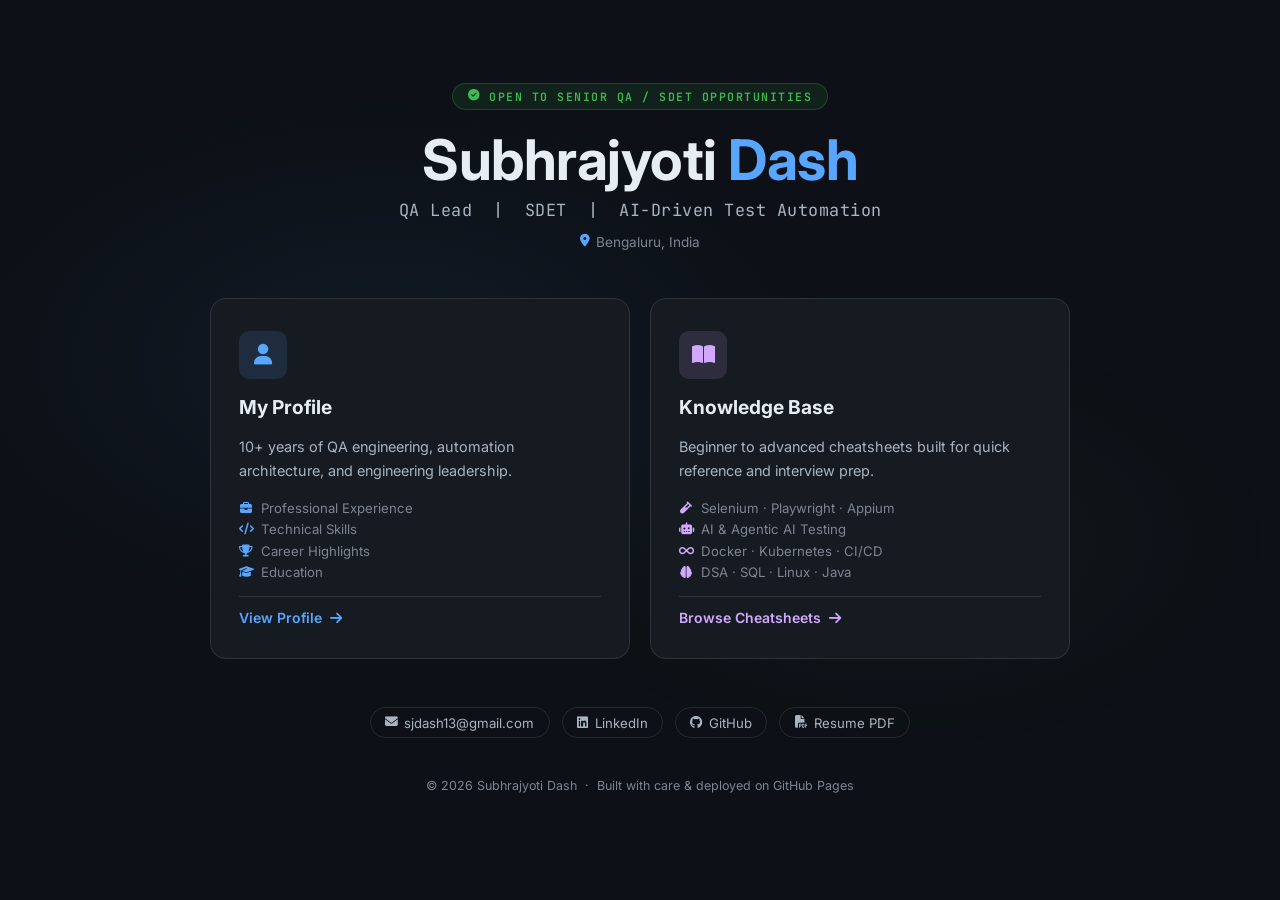
==== commit 3f3050ce: "Restructure: landing portal, resume/ knowledge/ assets/ dirs, mobile CSS fixes" ====
--- a/index.html
+++ b/index.html
@@ -3,701 +3,316 @@
 <head>
   <meta charset="UTF-8" />
   <meta name="viewport" content="width=device-width, initial-scale=1.0" />
-  <title>Subhrajyoti Dash | QA Lead & SDET</title>
-  <link rel="stylesheet" href="styles.css" />
+  <title>Subhrajyoti Dash</title>
   <link rel="preconnect" href="https://fonts.googleapis.com" />
   <link rel="preconnect" href="https://fonts.gstatic.com" crossorigin />
   <link href="https://fonts.googleapis.com/css2?family=Inter:wght@300;400;500;600;700&family=JetBrains+Mono:wght@400;500&display=swap" rel="stylesheet" />
   <link rel="stylesheet" href="https://cdnjs.cloudflare.com/ajax/libs/font-awesome/6.5.0/css/all.min.css" />
+  <style>
+    *, *::before, *::after { box-sizing: border-box; margin: 0; padding: 0; }
+    html { font-size: 16px; }
+    body {
+      font-family: 'Inter', sans-serif;
+      background: #0d1117;
+      color: #e6edf3;
+      min-height: 100vh;
+      display: flex;
+      flex-direction: column;
+      align-items: center;
+      justify-content: center;
+      padding: 2rem 1.5rem;
+      overflow-x: hidden;
+      position: relative;
+    }
+    a { text-decoration: none; color: inherit; }
+
+    :root {
+      --bg:          #0d1117;
+      --bg-card:     #161b22;
+      --border:      rgba(255,255,255,0.10);
+      --accent:      #58a6ff;
+      --accent2:     #3fb950;
+      --accent-glow: rgba(88,166,255,0.12);
+      --text:        #e6edf3;
+      --text-muted:  #a8b4bf;
+      --text-dim:    #7d8590;
+      --radius:      16px;
+      --radius-sm:   10px;
+      --transition:  0.25s ease;
+    }
+
+    /* Background glow */
+    .bg-glow {
+      position: fixed;
+      inset: 0;
+      background:
+        radial-gradient(ellipse 60% 50% at 30% 40%, rgba(88,166,255,0.06) 0%, transparent 60%),
+        radial-gradient(ellipse 50% 40% at 70% 60%, rgba(63,185,80,0.04) 0%, transparent 60%);
+      pointer-events: none;
+      z-index: 0;
+    }
+
+    .portal-wrap {
+      position: relative;
+      z-index: 1;
+      width: 100%;
+      max-width: 860px;
+      display: flex;
+      flex-direction: column;
+      align-items: center;
+      gap: 3rem;
+    }
+
+    /* ── Identity ── */
+    .identity {
+      text-align: center;
+    }
+    .identity-badge {
+      display: inline-flex;
+      align-items: center;
+      gap: 0.5rem;
+      background: rgba(63,185,80,0.10);
+      border: 1px solid rgba(63,185,80,0.25);
+      color: #3fb950;
+      font-size: 0.72rem;
+      font-weight: 600;
+      letter-spacing: 1.5px;
+      text-transform: uppercase;
+      padding: 0.3rem 0.9rem;
+      border-radius: 100px;
+      margin-bottom: 1.25rem;
+      font-family: 'JetBrains Mono', monospace;
+    }
+    .identity h1 {
+      font-size: clamp(2rem, 6vw, 3.5rem);
+      font-weight: 700;
+      color: var(--text);
+      letter-spacing: -0.5px;
+      line-height: 1.1;
+      margin-bottom: 0.5rem;
+    }
+    .identity h1 span { color: var(--accent); }
+    .identity-role {
+      font-size: clamp(0.9rem, 2vw, 1.05rem);
+      color: var(--text-muted);
+      font-family: 'JetBrains Mono', monospace;
+      letter-spacing: 0.5px;
+      margin-bottom: 0.5rem;
+    }
+    .identity-location {
+      font-size: 0.85rem;
+      color: var(--text-dim);
+      display: inline-flex;
+      align-items: center;
+      gap: 0.4rem;
+    }
+    .identity-location i { color: var(--accent); font-size: 0.8rem; }
+
+    /* ── Portal Cards ── */
+    .portal-grid {
+      display: grid;
+      grid-template-columns: 1fr 1fr;
+      gap: 1.25rem;
+      width: 100%;
+    }
+    .portal-card {
+      background: var(--bg-card);
+      border: 1px solid var(--border);
+      border-radius: var(--radius);
+      padding: 2rem 1.75rem;
+      display: flex;
+      flex-direction: column;
+      gap: 1rem;
+      transition: border-color var(--transition), box-shadow var(--transition);
+      position: relative;
+      overflow: hidden;
+    }
+    .portal-card::before {
+      content: '';
+      position: absolute;
+      top: 0; left: 0; right: 0;
+      height: 3px;
+      border-radius: var(--radius) var(--radius) 0 0;
+      opacity: 0;
+      transition: opacity var(--transition);
+    }
+    .portal-card:hover {
+      border-color: var(--accent);
+      box-shadow: 0 8px 32px rgba(88,166,255,0.10);
+    }
+    .portal-card:hover::before { opacity: 1; }
+
+    .card-profile::before  { background: linear-gradient(90deg, #58a6ff, #3fb950); }
+    .card-knowledge::before { background: linear-gradient(90deg, #d2a8ff, #58a6ff); }
+
+    .portal-card-icon {
+      width: 3rem;
+      height: 3rem;
+      border-radius: var(--radius-sm);
+      display: flex;
+      align-items: center;
+      justify-content: center;
+      font-size: 1.3rem;
+    }
+    .card-profile .portal-card-icon {
+      background: rgba(88,166,255,0.12);
+      color: var(--accent);
+    }
+    .card-knowledge .portal-card-icon {
+      background: rgba(210,168,255,0.12);
+      color: #d2a8ff;
+    }
+
+    .portal-card-title {
+      font-size: 1.2rem;
+      font-weight: 700;
+      color: var(--text);
+    }
+    .portal-card-desc {
+      font-size: 0.9rem;
+      color: var(--text-muted);
+      line-height: 1.7;
+      flex: 1;
+    }
+    .portal-card-items {
+      display: flex;
+      flex-direction: column;
+      gap: 0.35rem;
+    }
+    .portal-card-item {
+      display: flex;
+      align-items: center;
+      gap: 0.5rem;
+      font-size: 0.825rem;
+      color: var(--text-dim);
+    }
+    .portal-card-item i {
+      font-size: 0.75rem;
+      color: var(--accent);
+      width: 0.9rem;
+      text-align: center;
+    }
+    .card-knowledge .portal-card-item i { color: #d2a8ff; }
+
+    .portal-card-cta {
+      display: inline-flex;
+      align-items: center;
+      gap: 0.5rem;
+      font-size: 0.875rem;
+      font-weight: 600;
+      color: var(--accent);
+      padding-top: 0.75rem;
+      border-top: 1px solid var(--border);
+      margin-top: auto;
+      transition: gap var(--transition);
+    }
+    .card-knowledge .portal-card-cta { color: #d2a8ff; }
+    .portal-card:hover .portal-card-cta { gap: 0.8rem; }
+
+    /* ── Quick links ── */
+    .quick-links {
+      display: flex;
+      gap: 0.75rem;
+      flex-wrap: wrap;
+      justify-content: center;
+    }
+    .quick-link {
+      display: inline-flex;
+      align-items: center;
+      gap: 0.4rem;
+      font-size: 0.825rem;
+      color: var(--text-muted);
+      padding: 0.4rem 0.9rem;
+      border-radius: 100px;
+      border: 1px solid var(--border);
+      transition: color var(--transition), border-color var(--transition), background var(--transition);
+    }
+    .quick-link:hover {
+      color: var(--accent);
+      border-color: var(--accent);
+      background: var(--accent-glow);
+    }
+    .quick-link i { font-size: 0.8rem; }
+
+    /* ── Footer ── */
+    footer {
+      position: relative;
+      z-index: 1;
+      text-align: center;
+      padding: 1.5rem;
+      font-size: 0.78rem;
+      color: var(--text-dim);
+      margin-top: 1rem;
+    }
+
+    /* ── Responsive ── */
+    @media (max-width: 600px) {
+      .portal-grid { grid-template-columns: 1fr; }
+      .portal-card { padding: 1.5rem 1.25rem; }
+      body { justify-content: flex-start; padding-top: 3rem; }
+    }
+  </style>
 </head>
 <body>
 
-  <!-- Floating Left Sidebar -->
-  <aside id="sidebar">
-    <div class="sidebar-logo">
-      <span class="logo-short">SJ</span>
-      <span class="logo-full">Subhrajyoti</span>
-    </div>
-    <nav class="sidebar-nav">
-      <a href="#about"       class="sidebar-link" data-section="about">
-        <i class="fas fa-user"></i><span>About</span>
-      </a>
-      <a href="#highlights"  class="sidebar-link" data-section="highlights">
-        <i class="fas fa-trophy"></i><span>Highlights</span>
-      </a>
-      <a href="#skills"      class="sidebar-link" data-section="skills">
-        <i class="fas fa-code"></i><span>Skills</span>
-      </a>
-      <a href="#experience"  class="sidebar-link" data-section="experience">
-        <i class="fas fa-briefcase"></i><span>Experience</span>
-      </a>
-      <a href="#education"   class="sidebar-link" data-section="education">
-        <i class="fas fa-graduation-cap"></i><span>Education</span>
-      </a>
-      <a href="#contact"     class="sidebar-link" data-section="contact">
-        <i class="fas fa-envelope"></i><span>Contact</span>
-      </a>
-    </nav>
-    <button id="collapseAllBtn" aria-label="Collapse all sections" title="Collapse / Expand all">
-      <i class="fas fa-compress-alt"></i><span>Collapse All</span>
-    </button>
-    <div id="collapseHint">
-      <span>Collapse or expand all sections in one click</span>
-      <button id="collapseHintDismiss" aria-label="Dismiss hint"><i class="fas fa-xmark"></i></button>
-    </div>
-    <button id="sidebarToggle" aria-label="Toggle sidebar">
-      <i class="fas fa-chevron-right"></i>
-    </button>
-  </aside>
-
-  <!-- Mobile sidebar open button -->
-  <button id="sidebarOpen" aria-label="Open navigation">
-    <i class="fas fa-bars"></i>
-  </button>
-
-  <!-- Navigation -->
-  <nav id="navbar">
-    <div class="nav-container">
-      <span class="nav-logo">SJ<span class="dot">.</span></span>
-      <ul class="nav-links">
-        <li><a href="#about">About</a></li>
-        <li><a href="#highlights">Highlights</a></li>
-        <li><a href="#skills">Skills</a></li>
-        <li><a href="#experience">Experience</a></li>
-        <li><a href="#education">Education</a></li>
-        <li><a href="#contact">Contact</a></li>
-      </ul>
-      <button class="nav-toggle" id="navToggle" aria-label="Toggle menu">
-        <i class="fas fa-bars"></i>
-      </button>
-    </div>
-  </nav>
-
-  <!-- Hero Section -->
-  <section id="hero">
-    <div class="hero-bg"></div>
-    <div class="hero-content">
-      <div class="hero-badge">
+  <div class="bg-glow"></div>
+
+  <div class="portal-wrap">
+
+    <!-- Identity -->
+    <div class="identity">
+      <div class="identity-badge">
         <i class="fas fa-circle-check"></i> Open to Senior QA / SDET Opportunities
       </div>
-      <h1 class="hero-name">Subhrajyoti <span class="accent">Dash</span></h1>
-      <p class="hero-title">QA Lead &nbsp;|&nbsp; SDET &nbsp;|&nbsp; AI-Driven Test Automation</p>
-      <p class="hero-location"><i class="fas fa-location-dot"></i> Bengaluru, India</p>
-      <p class="hero-tagline">10+ years turning quality from a gatekeeper into an accelerator —<br/>through automation, AI, and engineering leadership.</p>
-      <div class="hero-cta">
-        <a href="mailto:sjdash13@gmail.com" class="btn btn-primary"><i class="fas fa-envelope"></i> Get in Touch</a>
-        <a href="https://linkedin.com/in/subhrajyotidash" target="_blank" rel="noopener" class="btn btn-outline"><i class="fab fa-linkedin"></i> LinkedIn</a>
-        <a href="https://github.com/dashmation" target="_blank" rel="noopener" class="btn btn-outline"><i class="fab fa-github"></i> GitHub</a>
-      </div>
-      <div class="hero-stats">
-        <div class="stat">
-          <span class="stat-number" data-target="10">0</span><span class="stat-suffix">+</span>
-          <span class="stat-label">Years Experience</span>
+      <h1>Subhrajyoti <span>Dash</span></h1>
+      <p class="identity-role">QA Lead &nbsp;|&nbsp; SDET &nbsp;|&nbsp; AI-Driven Test Automation</p>
+      <p class="identity-location"><i class="fas fa-location-dot"></i> Bengaluru, India</p>
+    </div>
+
+    <!-- Portal cards -->
+    <div class="portal-grid">
+
+      <a href="resume/index.html" class="portal-card card-profile">
+        <div class="portal-card-icon"><i class="fas fa-user"></i></div>
+        <div class="portal-card-title">My Profile</div>
+        <div class="portal-card-desc">10+ years of QA engineering, automation architecture, and engineering leadership.</div>
+        <div class="portal-card-items">
+          <div class="portal-card-item"><i class="fas fa-briefcase"></i> Professional Experience</div>
+          <div class="portal-card-item"><i class="fas fa-code"></i> Technical Skills</div>
+          <div class="portal-card-item"><i class="fas fa-trophy"></i> Career Highlights</div>
+          <div class="portal-card-item"><i class="fas fa-graduation-cap"></i> Education</div>
         </div>
-        <div class="stat">
-          <span class="stat-number" data-target="95">0</span><span class="stat-suffix">%</span>
-          <span class="stat-label">Automation Coverage</span>
+        <span class="portal-card-cta">View Profile <i class="fas fa-arrow-right"></i></span>
+      </a>
+
+      <a href="knowledge/index.html" class="portal-card card-knowledge">
+        <div class="portal-card-icon"><i class="fas fa-book-open"></i></div>
+        <div class="portal-card-title">Knowledge Base</div>
+        <div class="portal-card-desc">Beginner to advanced cheatsheets built for quick reference and interview prep.</div>
+        <div class="portal-card-items">
+          <div class="portal-card-item"><i class="fas fa-vial"></i> Selenium · Playwright · Appium</div>
+          <div class="portal-card-item"><i class="fas fa-robot"></i> AI & Agentic AI Testing</div>
+          <div class="portal-card-item"><i class="fas fa-infinity"></i> Docker · Kubernetes · CI/CD</div>
+          <div class="portal-card-item"><i class="fas fa-brain"></i> DSA · SQL · Linux · Java</div>
         </div>
-        <div class="stat">
-          <span class="stat-number" data-target="800">0</span><span class="stat-suffix">+</span>
-          <span class="stat-label">Hours Saved / Year</span>
-        </div>
-        <div class="stat">
-          <span class="stat-number" data-target="50">0</span><span class="stat-suffix">+</span>
-          <span class="stat-label">Engineers Led</span>
-        </div>
-      </div>
+        <span class="portal-card-cta">Browse Cheatsheets <i class="fas fa-arrow-right"></i></span>
+      </a>
+
     </div>
-    <a href="#about" class="scroll-down" aria-label="Scroll down"><i class="fas fa-chevron-down"></i></a>
-  </section>
-
-  <!-- About / Summary -->
-  <section id="about" class="section collapsible-section">
-    <div class="container">
-      <div class="section-header fade-in">
-        <div class="section-title-row">
-          <div>
-            <span class="section-label">About Me</span>
-            <h2>Quality Engineering Leader</h2>
-          </div>
-          <button class="collapse-btn" aria-expanded="true" aria-controls="about-body">
-            <i class="fas fa-chevron-up"></i>
-          </button>
-        </div>
-      </div>
-      <div class="section-body" id="about-body">
-      <div class="about-grid fade-in">
-        <div class="about-text">
-          <p>
-            I work at the intersection of <strong>quality engineering, automation, and real-world delivery pressure</strong>. Over the last 10+ years, I've moved from writing manual test cases to leading QA for large-scale telecom and digital platforms — most recently as QA Lead driving end-to-end quality for checkout journeys (Broadband + SIM) at <strong>BT Group</strong>.
-          </p>
-          <p>
-            I don't believe in QA as a gatekeeper. <strong>I believe in QA as an accelerator.</strong> Build automation early (in-sprint), focus on high-signal coverage, reduce manual effort using AI and smart tooling, and keep teams practical — ship fast, but don't break the product.
-          </p>
-          <p>
-            Beyond tooling, I spend significant time <strong>mentoring engineers</strong> — not just on tools, but on how to think: what to automate, what not to, and how to avoid over-engineering.
-          </p>
-        </div>
-        <div class="about-cards">
-          <div class="about-card">
-            <i class="fas fa-robot"></i>
-            <h4>AI-First Testing</h4>
-            <p>Copilot, Amazon Q, KIRO, MCP, Agentic AI workflows</p>
-          </div>
-          <div class="about-card">
-            <i class="fas fa-gears"></i>
-            <h4>Automation Architecture</h4>
-            <p>Playwright, Selenium, Appium, WDIO, Karate</p>
-          </div>
-          <div class="about-card">
-            <i class="fas fa-people-group"></i>
-            <h4>Engineering Leadership</h4>
-            <p>Led 50+ engineers across squads and vendors</p>
-          </div>
-          <div class="about-card">
-            <i class="fas fa-rocket"></i>
-            <h4>CI/CD & DevOps</h4>
-            <p>Jenkins, GitHub Actions, Docker, Kubernetes</p>
-          </div>
-        </div>
-      </div><!-- /.about-grid -->
-      </div><!-- /.section-body -->
-    </div><!-- /.container -->
-  </section><!-- /#about -->
-  <section id="highlights" class="section section-dark collapsible-section">
-    <div class="container">
-      <div class="section-header fade-in">
-        <div class="section-title-row">
-          <div>
-            <span class="section-label">Impact</span>
-            <h2>Career Highlights</h2>
-          </div>
-          <button class="collapse-btn" aria-expanded="true" aria-controls="highlights-body">
-            <i class="fas fa-chevron-up"></i>
-          </button>
-        </div>
-      </div>
-      <div class="section-body" id="highlights-body">
-      <div class="highlights-grid fade-in">
-        <div class="highlight-card">
-          <div class="highlight-icon"><i class="fas fa-flask"></i></div>
-          <div class="highlight-body">
-            <h4>Eliminated 720 manual testing hours / quarter</h4>
-            <p>Automated 180+ end-to-end API scenarios covering critical customer journeys.</p>
-          </div>
-        </div>
-        <div class="highlight-card">
-          <div class="highlight-icon"><i class="fas fa-shield-halved"></i></div>
-          <div class="highlight-body">
-            <h4>95% automation coverage</h4>
-            <p>Increased coverage across all critical customer journeys end-to-end.</p>
-          </div>
-        </div>
-        <div class="highlight-card">
-          <div class="highlight-icon"><i class="fas fa-bolt"></i></div>
-          <div class="highlight-body">
-            <h4>Monthly → Bi-weekly releases</h4>
-            <p>Improved release cadence through automation-first delivery practices.</p>
-          </div>
-        </div>
-        <div class="highlight-card">
-          <div class="highlight-icon"><i class="fas fa-award"></i></div>
-          <div class="highlight-body">
-            <h4>5 consecutive zero-defect production releases</h4>
-            <p>Delivered through enhanced end-to-end quality validation frameworks.</p>
-          </div>
-        </div>
-        <div class="highlight-card">
-          <div class="highlight-icon"><i class="fas fa-users"></i></div>
-          <div class="highlight-body">
-            <h4>Attrition reduced from 25% → 12%</h4>
-            <p>Career-path framework and 1:1 mentorship retained 88% of high-performers.</p>
-          </div>
-        </div>
-        <div class="highlight-card">
-          <div class="highlight-icon"><i class="fas fa-microchip"></i></div>
-          <div class="highlight-body">
-            <h4>800 engineering hours saved annually</h4>
-            <p>Leveraged AI-assisted automation development workflows and tooling.</p>
-          </div>
-        </div>
-        <div class="highlight-card">
-          <div class="highlight-icon"><i class="fas fa-magnifying-glass-chart"></i></div>
-          <div class="highlight-body">
-            <h4>Early defect detection: 18% → 62%</h4>
-            <p>Introduced shift-left API contract validation across delivery pipelines.</p>
-          </div>
-        </div>
-        <div class="highlight-card">
-          <div class="highlight-icon"><i class="fas fa-bug-slash"></i></div>
-          <div class="highlight-body">
-            <h4>Defect leakage: 30% → 5%</h4>
-            <p>Achieved through RCA-driven improvements and AI-assisted quality analysis.</p>
-          </div>
-        </div>
-      </div>
-      </div><!-- /.section-body -->
-    </div><!-- /.container -->
-  </section><!-- /#highlights -->
-
-  <!-- Technical Skills -->
-  <section id="skills" class="section collapsible-section">
-    <div class="container">
-      <div class="section-header fade-in">
-        <div class="section-title-row">
-          <div>
-            <span class="section-label">Expertise</span>
-            <h2>Technical Skills</h2>
-          </div>
-          <button class="collapse-btn" aria-expanded="true" aria-controls="skills-body">
-            <i class="fas fa-chevron-up"></i>
-          </button>
-        </div>
-      </div>
-      <div class="section-body" id="skills-body">
-      <div class="skills-grid fade-in">
-
-        <div class="skill-group">
-          <div class="skill-group-header">
-            <i class="fas fa-brain"></i>
-            <h3>AI &amp; Modern QA</h3>
-          </div>
-          <div class="skill-tags">
-            <span class="tag tag-ai">Prompt Engineering</span>
-            <span class="tag tag-ai">GitHub Copilot</span>
-            <span class="tag tag-ai">Amazon Q</span>
-            <span class="tag tag-ai">KIRO</span>
-            <span class="tag tag-ai">MCP</span>
-            <span class="tag tag-ai">Agentic AI</span>
-            <span class="tag tag-ai">AI-Assisted Testing</span>
-          </div>
-        </div>
-
-        <div class="skill-group">
-          <div class="skill-group-header">
-            <i class="fas fa-vial"></i>
-            <h3>Test Automation</h3>
-          </div>
-          <div class="skill-tags">
-            <span class="tag tag-auto">Playwright</span>
-            <span class="tag tag-auto">Selenium</span>
-            <span class="tag tag-auto">Appium</span>
-            <span class="tag tag-auto">WDIO</span>
-            <span class="tag tag-auto">Karate</span>
-            <span class="tag tag-auto">Robot Framework</span>
-          </div>
-        </div>
-
-        <div class="skill-group">
-          <div class="skill-group-header">
-            <i class="fas fa-code"></i>
-            <h3>Programming</h3>
-          </div>
-          <div class="skill-tags">
-            <span class="tag tag-lang">Java</span>
-            <span class="tag tag-lang">Python</span>
-            <span class="tag tag-lang">JavaScript</span>
-            <span class="tag tag-lang">TypeScript</span>
-            <span class="tag tag-lang">Shell Script</span>
-            <span class="tag tag-lang">Scala</span>
-          </div>
-        </div>
-
-        <div class="skill-group">
-          <div class="skill-group-header">
-            <i class="fas fa-plug"></i>
-            <h3>API Testing</h3>
-          </div>
-          <div class="skill-tags">
-            <span class="tag tag-api">Rest Assured</span>
-            <span class="tag tag-api">Postman</span>
-            <span class="tag tag-api">Newman</span>
-            <span class="tag tag-api">Swagger</span>
-            <span class="tag tag-api">Wiremock</span>
-          </div>
-        </div>
-
-        <div class="skill-group">
-          <div class="skill-group-header">
-            <i class="fas fa-layer-group"></i>
-            <h3>Frameworks</h3>
-          </div>
-          <div class="skill-tags">
-            <span class="tag tag-fw">TestNG</span>
-            <span class="tag tag-fw">Pytest</span>
-            <span class="tag tag-fw">Cucumber</span>
-            <span class="tag tag-fw">BDD</span>
-            <span class="tag tag-fw">POM</span>
-          </div>
-        </div>
-
-        <div class="skill-group">
-          <div class="skill-group-header">
-            <i class="fas fa-infinity"></i>
-            <h3>CI/CD &amp; DevOps</h3>
-          </div>
-          <div class="skill-tags">
-            <span class="tag tag-cicd">Jenkins</span>
-            <span class="tag tag-cicd">GitHub</span>
-            <span class="tag tag-cicd">GitLab</span>
-            <span class="tag tag-cicd">Docker</span>
-            <span class="tag tag-cicd">Kubernetes</span>
-          </div>
-        </div>
-
-        <div class="skill-group">
-          <div class="skill-group-header">
-            <i class="fas fa-gauge-high"></i>
-            <h3>Performance Testing</h3>
-          </div>
-          <div class="skill-tags">
-            <span class="tag tag-perf">K6</span>
-            <span class="tag tag-perf">JMeter</span>
-            <span class="tag tag-perf">Gatling</span>
-            <span class="tag tag-perf">BlazeMeter</span>
-          </div>
-        </div>
-
-        <div class="skill-group">
-          <div class="skill-group-header">
-            <i class="fas fa-lock"></i>
-            <h3>Security &amp; Cloud</h3>
-          </div>
-          <div class="skill-tags">
-            <span class="tag tag-sec">OWASP ZAP</span>
-            <span class="tag tag-sec">Pynt</span>
-            <span class="tag tag-sec">AWS</span>
-            <span class="tag tag-sec">Oracle Cloud</span>
-          </div>
-        </div>
-
-      </div>
-      </div><!-- /.section-body -->
-    </div><!-- /.container -->
-  </section><!-- /#skills -->
-
-  <!-- Professional Experience -->
-  <section id="experience" class="section section-dark collapsible-section">
-    <div class="container">
-      <div class="section-header fade-in">
-        <div class="section-title-row">
-          <div>
-            <span class="section-label">Career</span>
-            <h2>Professional Experience</h2>
-          </div>
-          <button class="collapse-btn" aria-expanded="true" aria-controls="experience-body">
-            <i class="fas fa-chevron-up"></i>
-          </button>
-        </div>
-      </div>
-      <div class="section-body" id="experience-body">
-
-      <div class="timeline fade-in">
-
-        <!-- BT Group -->
-        <div class="timeline-item">
-          <div class="timeline-marker"></div>
-          <div class="timeline-content">
-            <div class="timeline-header">
-              <div>
-                <h3 class="timeline-role">QA Lead / Quality Assurance Team Lead</h3>
-                <span class="timeline-company">BT Group</span>
-              </div>
-              <div class="timeline-meta">
-                <span class="timeline-period"><i class="fas fa-calendar"></i> Apr 2026 – Present</span>
-                <span class="timeline-location"><i class="fas fa-location-dot"></i> Bengaluru</span>
-              </div>
-            </div>
-            <ul class="timeline-bullets">
-              <li>Leading a team of 6 QA engineers across Broadband and SIM acquisition journeys.</li>
-              <li>Defined and implemented QA standards, test strategy, and quality gates for a multi-journey checkout platform.</li>
-              <li>Introduced in-sprint Playwright automation, improving regression coverage and enabling faster releases.</li>
-              <li>Driving AI adoption (Copilot, Amazon Q, KIRO) to reduce manual testing effort and improve productivity.</li>
-              <li>Mentoring team on automation-first mindset and smart use of AI tools.</li>
-            </ul>
-          </div>
-        </div>
-
-        <!-- BT Group - QA Engineering Manager -->
-        <div class="timeline-item">
-          <div class="timeline-marker"></div>
-          <div class="timeline-content">
-            <div class="timeline-header">
-              <div>
-                <h3 class="timeline-role">QA Engineering Manager</h3>
-                <span class="timeline-company">BT Group</span>
-              </div>
-              <div class="timeline-meta">
-                <span class="timeline-period"><i class="fas fa-calendar"></i> May 2024 – Mar 2026</span>
-                <span class="timeline-location"><i class="fas fa-location-dot"></i> Bengaluru</span>
-              </div>
-            </div>
-            <ul class="timeline-bullets">
-              <li>Led QA delivery across multiple squads (~50 engineers including vendors and internal teams).</li>
-              <li>Defined automation strategy and quality practices across Web and App platforms.</li>
-              <li>Collaborated with Product, Architecture, and Design teams to align quality goals with business outcomes.</li>
-              <li>Reduced defect leakage from 30% to 5% through RCA-driven improvements and AI-assisted quality analysis.</li>
-              <li>Managed vendor alignment and ensured consistent QA standards across all teams.</li>
-            </ul>
-          </div>
-        </div>
-
-        <!-- BT Group - Engineering Specialist -->
-        <div class="timeline-item">
-          <div class="timeline-marker"></div>
-          <div class="timeline-content">
-            <div class="timeline-header">
-              <div>
-                <h3 class="timeline-role">QA Engineering Specialist</h3>
-                <span class="timeline-company">BT Group</span>
-              </div>
-              <div class="timeline-meta">
-                <span class="timeline-period"><i class="fas fa-calendar"></i> Jul 2023 – May 2024</span>
-                <span class="timeline-location"><i class="fas fa-location-dot"></i> Bengaluru</span>
-              </div>
-            </div>
-            <ul class="timeline-bullets">
-              <li>Thoroughly reviewing and comprehending product requirements for Broadband journeys.</li>
-              <li>Developing stubs based on specified requirements and executing comprehensive component-level testing.</li>
-              <li>Pioneering innovative strategies to facilitate verification and validation for timely releases.</li>
-              <li>Mentoring colleagues to enhance testing productivity.</li>
-            </ul>
-          </div>
-        </div>
-
-        <!-- Airtel -->
-        <div class="timeline-item">
-          <div class="timeline-marker"></div>
-          <div class="timeline-content">
-            <div class="timeline-header">
-              <div>
-                <h3 class="timeline-role">Principal Software Engineer</h3>
-                <span class="timeline-company">Airtel Digital</span>
-              </div>
-              <div class="timeline-meta">
-                <span class="timeline-period"><i class="fas fa-calendar"></i> May 2021 – Jun 2023</span>
-                <span class="timeline-location"><i class="fas fa-location-dot"></i> Bengaluru</span>
-              </div>
-            </div>
-            <p class="timeline-domain">Airtel DTH · Wynk Studio · Airtel Gaming</p>
-            <ul class="timeline-bullets">
-              <li>Designed and implemented automation frameworks for Web, Mobile, API, and Backend platforms.</li>
-              <li>Developed Kafka-based analytics validation solutions and Python automation for DTH crash and ANR detection.</li>
-              <li>Integrated automation suites into CI/CD pipelines using Jenkins.</li>
-              <li>Performed regression suite execution, product demos, and sprint planning participation.</li>
-            </ul>
-          </div>
-        </div>
-
-        <!-- Oracle -->
-        <div class="timeline-item">
-          <div class="timeline-marker"></div>
-          <div class="timeline-content">
-            <div class="timeline-header">
-              <div>
-                <h3 class="timeline-role">Senior Software Engineer</h3>
-                <span class="timeline-company">Oracle</span>
-              </div>
-              <div class="timeline-meta">
-                <span class="timeline-period"><i class="fas fa-calendar"></i> Aug 2020 – May 2021</span>
-                <span class="timeline-location"><i class="fas fa-location-dot"></i> Hyderabad</span>
-              </div>
-            </div>
-            <p class="timeline-domain">Oracle Data Cloud</p>
-            <ul class="timeline-bullets">
-              <li>Owned automation delivery across Oracle Data Cloud initiatives.</li>
-              <li>Developed Selenium, Appium, and API automation solutions.</li>
-              <li>Built and maintained regression and payload validation frameworks.</li>
-              <li>Mentored and led team for timely delivery; took ownership of epics based on quarterly planning.</li>
-            </ul>
-          </div>
-        </div>
-
-        <!-- ProKarma -->
-        <div class="timeline-item">
-          <div class="timeline-marker"></div>
-          <div class="timeline-content">
-            <div class="timeline-header">
-              <div>
-                <h3 class="timeline-role">Senior Software Engineer</h3>
-                <span class="timeline-company">ProKarma</span>
-              </div>
-              <div class="timeline-meta">
-                <span class="timeline-period"><i class="fas fa-calendar"></i> Dec 2018 – Aug 2020</span>
-                <span class="timeline-location"><i class="fas fa-location-dot"></i> Hyderabad</span>
-              </div>
-            </div>
-            <p class="timeline-domain">SecureID · T-Mobile, USA</p>
-            <ul class="timeline-bullets">
-              <li>Automated in-sprint User Stories using Selenium, Rest Assured, and Appium.</li>
-              <li>Validated UI, Web Service, and Mobile functionality through automation scripts.</li>
-              <li>Built Sanity, Regression, and Payload suites for weekly Jenkins releases.</li>
-            </ul>
-          </div>
-        </div>
-
-        <!-- IMImobile -->
-        <div class="timeline-item">
-          <div class="timeline-marker"></div>
-          <div class="timeline-content">
-            <div class="timeline-header">
-              <div>
-                <h3 class="timeline-role">Test Engineer</h3>
-                <span class="timeline-company">IMImobile</span>
-              </div>
-              <div class="timeline-meta">
-                <span class="timeline-period"><i class="fas fa-calendar"></i> Mar 2016 – Nov 2018</span>
-                <span class="timeline-location"><i class="fas fa-location-dot"></i> Hyderabad</span>
-              </div>
-            </div>
-            <p class="timeline-domain">DPDP Product · TTSL Mumbai</p>
-            <ul class="timeline-bullets">
-              <li>Introduced API automation practices using Rest Assured.</li>
-              <li>Delivered System Testing, Integration testing, Regression, UAT, and Product Smoke Tests.</li>
-            </ul>
-          </div>
-        </div>
-
-        <!-- Aricent -->
-        <div class="timeline-item">
-          <div class="timeline-marker"></div>
-          <div class="timeline-content">
-            <div class="timeline-header">
-              <div>
-                <h3 class="timeline-role">Test Engineer</h3>
-                <span class="timeline-company">Aricent</span>
-              </div>
-              <div class="timeline-meta">
-                <span class="timeline-period"><i class="fas fa-calendar"></i> Jun 2015 – Dec 2015</span>
-                <span class="timeline-location"><i class="fas fa-location-dot"></i> Hyderabad</span>
-              </div>
-            </div>
-            <p class="timeline-domain">SP-FUT · Qualcomm</p>
-            <ul class="timeline-bullets">
-              <li>Device flashing using ADB commands &amp; JTAG.</li>
-              <li>Compared reported issues of QRD devices with Nexus and MTP devices.</li>
-            </ul>
-          </div>
-        </div>
-
-        <!-- Essar Steel -->
-        <div class="timeline-item">
-          <div class="timeline-marker"></div>
-          <div class="timeline-content">
-            <div class="timeline-header">
-              <div>
-                <h3 class="timeline-role">Industrial Automation Engineer</h3>
-                <span class="timeline-company">Essar Steel Services (Odisha) Pvt. Ltd.</span>
-              </div>
-              <div class="timeline-meta">
-                <span class="timeline-period"><i class="fas fa-calendar"></i> Feb 2014 – Apr 2015</span>
-                <span class="timeline-location"><i class="fas fa-location-dot"></i> Paradip, Odisha</span>
-              </div>
-            </div>
-          </div>
-        </div>
-
-      </div>
-      </div><!-- /.section-body -->
-    </div><!-- /.container -->
-  </section><!-- /#experience -->
-
-  <!-- Education -->
-  <section id="education" class="section collapsible-section">
-    <div class="container">
-      <div class="section-header fade-in">
-        <div class="section-title-row">
-          <div>
-            <span class="section-label">Academia</span>
-            <h2>Education</h2>
-          </div>
-          <button class="collapse-btn" aria-expanded="true" aria-controls="education-body">
-            <i class="fas fa-chevron-up"></i>
-          </button>
-        </div>
-      </div>
-      <div class="section-body" id="education-body">
-      <div class="edu-grid fade-in">
-        <div class="edu-card">
-          <div class="edu-icon"><i class="fas fa-graduation-cap"></i></div>
-          <div class="edu-body">
-            <h3>Bachelor of Technology</h3>
-            <p class="edu-subject">Electronics &amp; Telecommunication Engineering</p>
-            <p class="edu-institute">Synergy Institute of Engineering and Technology (SIET), Dhenkanal · BPUT, Odisha</p>
-            <span class="edu-year">2009 – 2013</span>
-          </div>
-        </div>
-        <div class="edu-card">
-          <div class="edu-icon"><i class="fas fa-school"></i></div>
-          <div class="edu-body">
-            <h3>Intermediate (PCMB)</h3>
-            <p class="edu-subject">Physics · Chemistry · Mathematics · Biology</p>
-            <p class="edu-institute">S.V.M. Autonomous College, Jagatsinghpur</p>
-            <span class="edu-year">2007 – 2008</span>
-          </div>
-        </div>
-        <div class="edu-card">
-          <div class="edu-icon"><i class="fas fa-book"></i></div>
-          <div class="edu-body">
-            <h3>Matriculation (10th Board)</h3>
-            <p class="edu-subject">Secondary Education</p>
-            <p class="edu-institute">Pankapal High School</p>
-            <span class="edu-year">2003 – 2006</span>
-          </div>
-        </div>
-      </div>
-      </div><!-- /.section-body -->
-    </div><!-- /.container -->
-  </section><!-- /#education -->
-
-  <!-- Contact -->
-  <section id="contact" class="section section-dark collapsible-section">
-    <div class="container">
-      <div class="section-header fade-in">
-        <div class="section-title-row">
-          <div>
-            <span class="section-label">Let's Connect</span>
-            <h2>Get In Touch</h2>
-          </div>
-          <button class="collapse-btn" aria-expanded="true" aria-controls="contact-body">
-            <i class="fas fa-chevron-up"></i>
-          </button>
-        </div>
-      </div>
-      <div class="section-body" id="contact-body">
-      <div class="contact-grid fade-in">
-        <a href="mailto:sjdash13@gmail.com" class="contact-card">
-          <i class="fas fa-envelope"></i>
-          <span class="contact-label">Email</span>
-          <span class="contact-value">sjdash13@gmail.com</span>
-        </a>
-        <a href="tel:+918897800010" class="contact-card">
-          <i class="fas fa-phone"></i>
-          <span class="contact-label">Phone</span>
-          <span class="contact-value">+91 88978 00010</span>
-        </a>
-        <a href="https://linkedin.com/in/subhrajyotidash" target="_blank" rel="noopener" class="contact-card">
-          <i class="fab fa-linkedin"></i>
-          <span class="contact-label">LinkedIn</span>
-          <span class="contact-value">subhrajyotidash</span>
-        </a>
-        <a href="https://github.com/dashmation" target="_blank" rel="noopener" class="contact-card">
-          <i class="fab fa-github"></i>
-          <span class="contact-label">GitHub</span>
-          <span class="contact-value">dashmation</span>
-        </a>
-      </div>
-      </div><!-- /.section-body -->
-    </div><!-- /.container -->
-  </section><!-- /#contact -->
-
-  <!-- Footer -->
+
+    <!-- Quick links -->
+    <div class="quick-links">
+      <a href="mailto:sjdash13@gmail.com" class="quick-link"><i class="fas fa-envelope"></i> sjdash13@gmail.com</a>
+      <a href="https://linkedin.com/in/subhrajyotidash" target="_blank" rel="noopener" class="quick-link"><i class="fab fa-linkedin"></i> LinkedIn</a>
+      <a href="https://github.com/dashmation" target="_blank" rel="noopener" class="quick-link"><i class="fab fa-github"></i> GitHub</a>
+      <a href="assets/Subhrajyoti_Dash_GenAI-SDET.pdf" target="_blank" class="quick-link"><i class="fas fa-file-pdf"></i> Resume PDF</a>
+    </div>
+
+  </div>
+
   <footer>
-    <p>&copy; 2026 Subhrajyoti Dash. Built with care &amp; deployed on GitHub Pages.</p>
+    &copy; 2026 Subhrajyoti Dash &nbsp;·&nbsp; Built with care & deployed on GitHub Pages
   </footer>
 
-  <button id="backToTop" aria-label="Back to top"><i class="fas fa-arrow-up"></i></button>
-
-  <script src="script.js"></script>
 </body>
 </html>
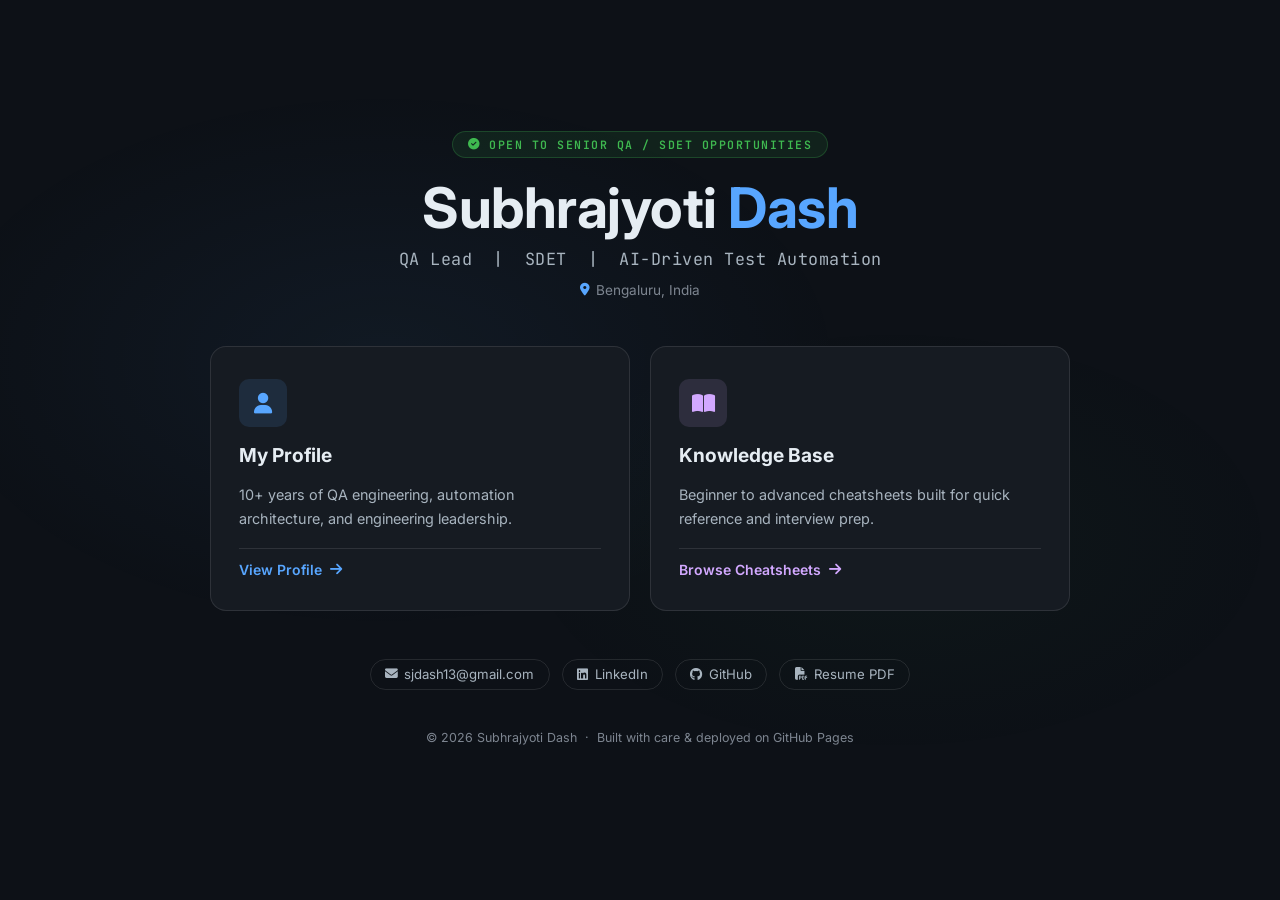
==== commit 1837596a: "feat: add BT project spec animated modal with STAR content - Add animated project spec modal to all " ====
--- a/index.html
+++ b/index.html
@@ -4,6 +4,7 @@
   <meta charset="UTF-8" />
   <meta name="viewport" content="width=device-width, initial-scale=1.0" />
   <title>Subhrajyoti Dash</title>
+  <link rel="icon" href="data:image/svg+xml,<svg xmlns=%22http://www.w3.org/2000/svg%22 viewBox=%220 0 100 100%22><text y=%22.9em%22 font-size=%2290%22>🤖</text></svg>" />
   <link rel="preconnect" href="https://fonts.googleapis.com" />
   <link rel="preconnect" href="https://fonts.gstatic.com" crossorigin />
   <link href="https://fonts.googleapis.com/css2?family=Inter:wght@300;400;500;600;700&family=JetBrains+Mono:wght@400;500&display=swap" rel="stylesheet" />
@@ -276,12 +277,6 @@
         <div class="portal-card-icon"><i class="fas fa-user"></i></div>
         <div class="portal-card-title">My Profile</div>
         <div class="portal-card-desc">10+ years of QA engineering, automation architecture, and engineering leadership.</div>
-        <div class="portal-card-items">
-          <div class="portal-card-item"><i class="fas fa-briefcase"></i> Professional Experience</div>
-          <div class="portal-card-item"><i class="fas fa-code"></i> Technical Skills</div>
-          <div class="portal-card-item"><i class="fas fa-trophy"></i> Career Highlights</div>
-          <div class="portal-card-item"><i class="fas fa-graduation-cap"></i> Education</div>
-        </div>
         <span class="portal-card-cta">View Profile <i class="fas fa-arrow-right"></i></span>
       </a>
 
@@ -289,12 +284,6 @@
         <div class="portal-card-icon"><i class="fas fa-book-open"></i></div>
         <div class="portal-card-title">Knowledge Base</div>
         <div class="portal-card-desc">Beginner to advanced cheatsheets built for quick reference and interview prep.</div>
-        <div class="portal-card-items">
-          <div class="portal-card-item"><i class="fas fa-vial"></i> Selenium · Playwright · Appium</div>
-          <div class="portal-card-item"><i class="fas fa-robot"></i> AI & Agentic AI Testing</div>
-          <div class="portal-card-item"><i class="fas fa-infinity"></i> Docker · Kubernetes · CI/CD</div>
-          <div class="portal-card-item"><i class="fas fa-brain"></i> DSA · SQL · Linux · Java</div>
-        </div>
         <span class="portal-card-cta">Browse Cheatsheets <i class="fas fa-arrow-right"></i></span>
       </a>
 
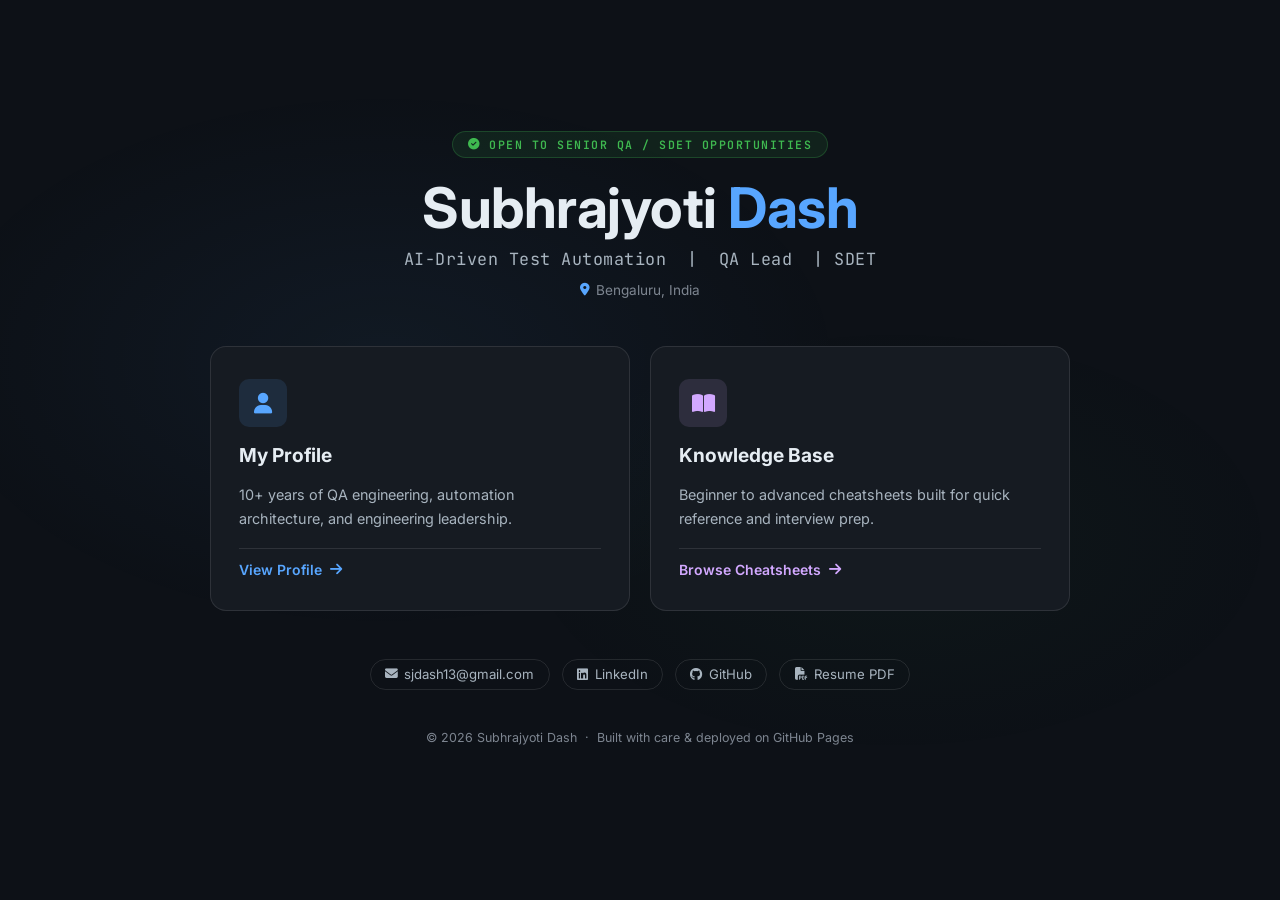
==== commit fda9a900: "optimisation in the knowledge page" ====
--- a/index.html
+++ b/index.html
@@ -266,21 +266,21 @@
         <i class="fas fa-circle-check"></i> Open to Senior QA / SDET Opportunities
       </div>
       <h1>Subhrajyoti <span>Dash</span></h1>
-      <p class="identity-role">QA Lead &nbsp;|&nbsp; SDET &nbsp;|&nbsp; AI-Driven Test Automation</p>
+      <p class="identity-role">AI-Driven Test Automation &nbsp;|&nbsp; QA Lead &nbsp;|&nbsp;SDET </p>
       <p class="identity-location"><i class="fas fa-location-dot"></i> Bengaluru, India</p>
     </div>
 
     <!-- Portal cards -->
     <div class="portal-grid">
 
-      <a href="resume/index.html" class="portal-card card-profile">
+      <a href="cv/index.html" class="portal-card card-profile" data-config="pages.myProfile">
         <div class="portal-card-icon"><i class="fas fa-user"></i></div>
         <div class="portal-card-title">My Profile</div>
         <div class="portal-card-desc">10+ years of QA engineering, automation architecture, and engineering leadership.</div>
         <span class="portal-card-cta">View Profile <i class="fas fa-arrow-right"></i></span>
       </a>
 
-      <a href="knowledge/index.html" class="portal-card card-knowledge">
+      <a href="knowledge/index.html" class="portal-card card-knowledge" data-config="pages.knowledgeBase">
         <div class="portal-card-icon"><i class="fas fa-book-open"></i></div>
         <div class="portal-card-title">Knowledge Base</div>
         <div class="portal-card-desc">Beginner to advanced cheatsheets built for quick reference and interview prep.</div>
@@ -291,10 +291,10 @@
 
     <!-- Quick links -->
     <div class="quick-links">
-      <a href="mailto:sjdash13@gmail.com" class="quick-link"><i class="fas fa-envelope"></i> sjdash13@gmail.com</a>
-      <a href="https://linkedin.com/in/subhrajyotidash" target="_blank" rel="noopener" class="quick-link"><i class="fab fa-linkedin"></i> LinkedIn</a>
-      <a href="https://github.com/dashmation" target="_blank" rel="noopener" class="quick-link"><i class="fab fa-github"></i> GitHub</a>
-      <a href="assets/Subhrajyoti_Dash_GenAI-SDET.pdf" target="_blank" class="quick-link"><i class="fas fa-file-pdf"></i> Resume PDF</a>
+      <a href="mailto:sjdash13@gmail.com" class="quick-link" data-config="quickLinks.email"><i class="fas fa-envelope"></i> sjdash13@gmail.com</a>
+      <a href="https://linkedin.com/in/subhrajyotidash" target="_blank" rel="noopener" class="quick-link" data-config="quickLinks.linkedin"><i class="fab fa-linkedin"></i> LinkedIn</a>
+      <a href="https://github.com/dashmation" target="_blank" rel="noopener" class="quick-link" data-config="quickLinks.github"><i class="fab fa-github"></i> GitHub</a>
+      <a href="assets/Subhrajyoti_Dash_GenAI-SDET.pdf" target="_blank" class="quick-link" data-config="quickLinks.resume"><i class="fas fa-file-pdf"></i> Resume PDF</a>
     </div>
 
   </div>
@@ -303,5 +303,23 @@
     &copy; 2026 Subhrajyoti Dash &nbsp;·&nbsp; Built with care & deployed on GitHub Pages
   </footer>
 
+  <script src="site.config.js"></script>
+  <script>
+    /* Apply site.config.js toggles — hide any element whose config key is false */
+    (function () {
+      var cfg = window.SITE_CONFIG || {};
+      function get(path) {
+        return path.split('.').reduce(function (o, k) {
+          return o && o[k] !== undefined ? o[k] : true; /* default ON */
+        }, cfg);
+      }
+      document.querySelectorAll('[data-config]').forEach(function (el) {
+        if (get(el.dataset.config) === false) {
+          el.style.display = 'none';
+        }
+      });
+    })();
+  </script>
+
 </body>
 </html>
